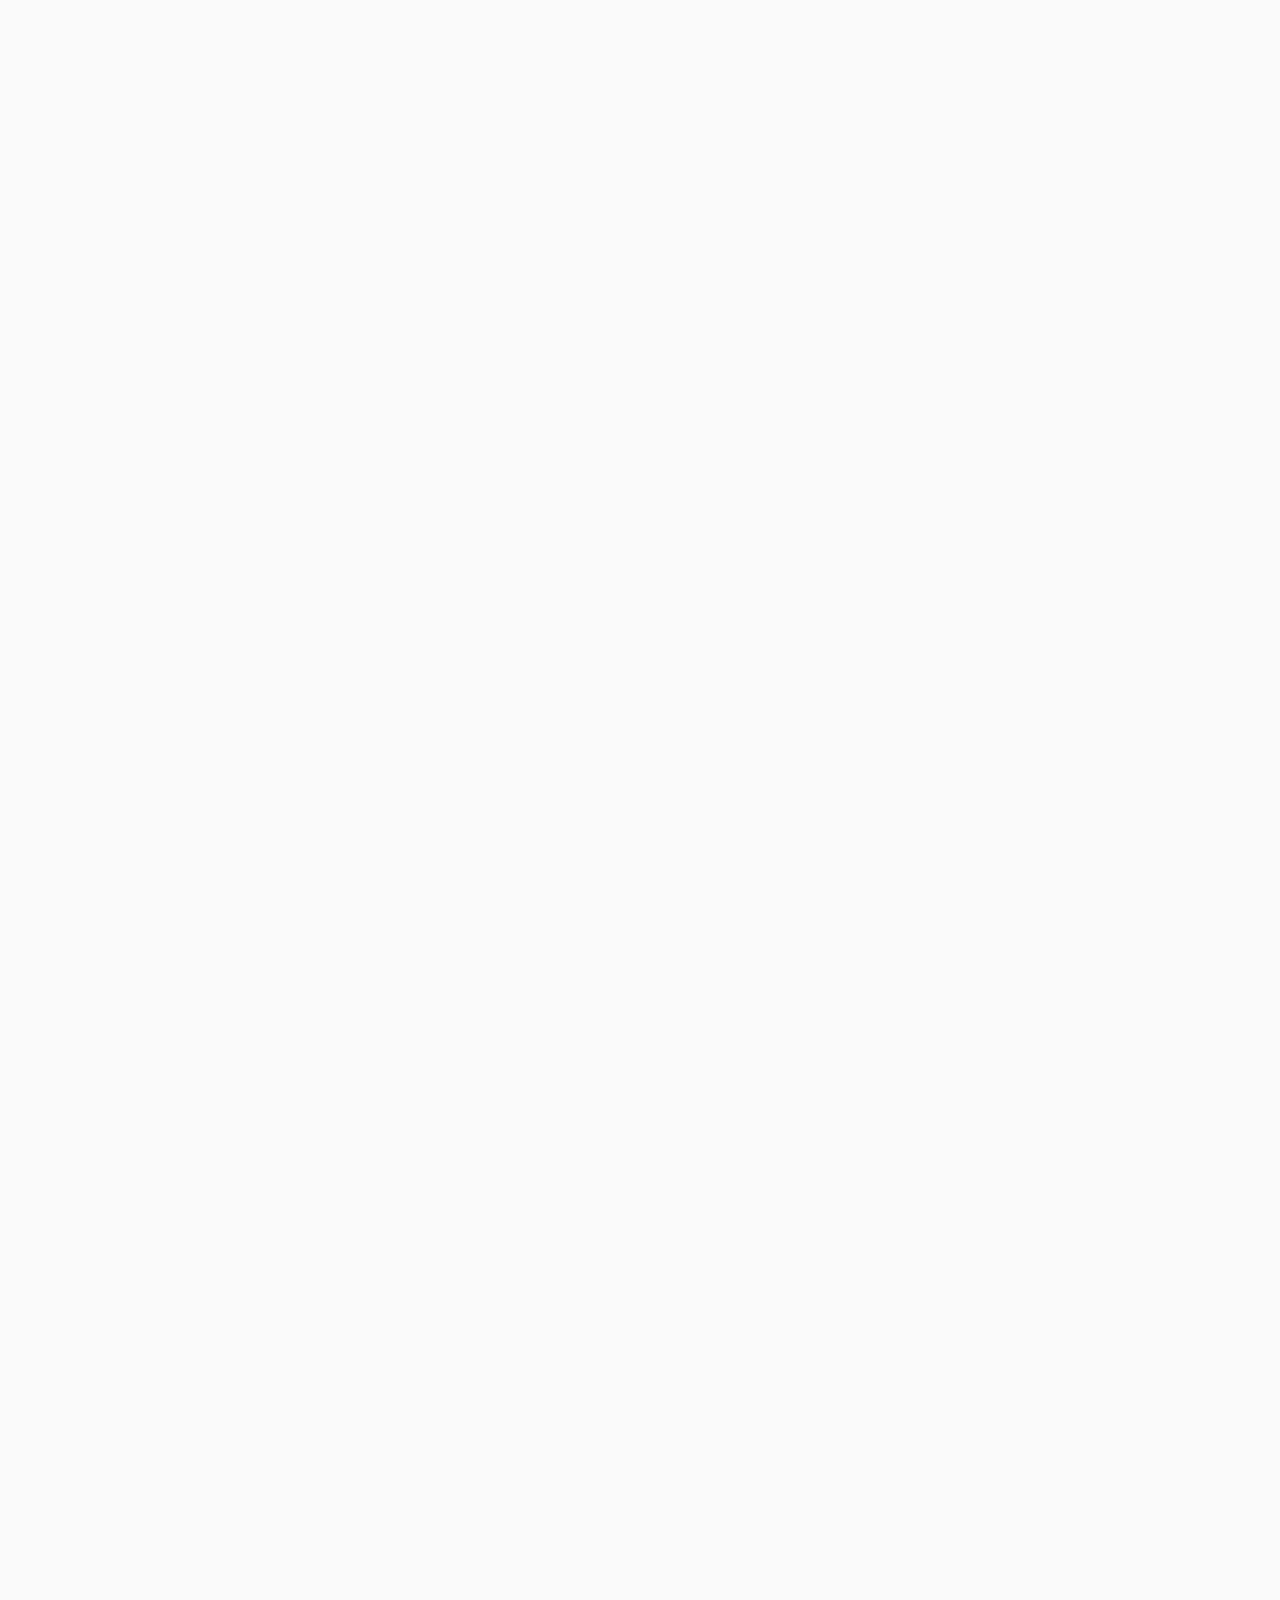
==== index.html @ 9248cc1e "Update index.html" ====
<!DOCTYPE html>
<html lang="en">

<head>
  <meta charset="utf-8">
  <meta http-equiv="X-UA-Compatible" content="IE=edge">
  <meta name="viewport" content="width=device-width, initial-scale=1, shrink-to-fit=no">
  <!-- Page Title -->
  <title>Anandi Jawkar's Portfolio</title>
  <!-- / -->
	<style>
    /* Prevent flash of unstyled content */
    body { opacity: 0; }
    body.loaded { opacity: 1; transition: opacity 0.2s; }
    
    .portfolio-section-01 { overflow: hidden; }
    .gray-bg { background-color: #f8f9fa; }
    
    .portfolio-col {
      height: 100%;
      box-shadow: 0px 0px 15px rgba(51, 51, 51, 0.08);
      padding: 10px;
      background: #fff;
      margin: 7px 10px;
      border-radius: 5px;
    }
    
    .portfolio-col .portfolio-img { position: relative; }
    
    .portfolio-col .portfolio-info {
      padding-top: 18px;
      padding-bottom: 5px;
      text-align: center;
    }
    
    .portfolio-col .portfolio-info h5 {
      font-size: 18px;
      letter-spacing: 0.5px;
      color: #292929;
      margin: 0 0px 8px;
    }
    
    .portfolio-col .portfolio-info span {
      display: inline-block;
      font-size: 14px;
    }
    
    .portfolio-filter ul {
      margin: 0 0 15px 0;
      padding: 0;
      list-style-type: none;
      text-align: center;
    }
    
    .portfolio-filter li {
      display: inline-block;
      font-size: 12px;
      color: #292929;
      margin: 0 10px 0 0px;
      padding: 10px 20px;
      background: #fff;
      border-radius: 2px;
      border: 1px solid #ddd;
      cursor: pointer;
    }
    
    .portfolio-cols-3 { margin: 0; padding: 0; }
    .portfolio-cols-3 .portfolio-item { 
      width: 33.33%; 
      list-style-type: none;
    }
  </style>

  <!---Font Icon-->
  <link href="static/plugin/font-awesome/css/fontawesome-all.min.css" rel="stylesheet">
  <link href="static/plugin/themify-icons/themify-icons.css" rel="stylesheet">
  <!-- / -->

  <!-- Plugin CSS -->
  <link href="static/plugin/bootstrap/css/bootstrap.min.css" rel="stylesheet">
  <link href="static/plugin/owl-carousel/css/owl.carousel.min.css" rel="stylesheet">
  <link href="static/plugin/magnific/magnific-popup.css" rel="stylesheet">
  <!-- / -->

  <!-- Theme Style -->
  <link href="static/css/styles.css" rel="stylesheet">
  <link href="static/css/color/default.css" rel="stylesheet" id="color_theme">
  <!-- / -->

  <!-- Favicon -->
  <link rel="icon" href="aj.ico" />
  <!-- / -->
	<!-- Google tag (gtag.js) -->
<script async src="https://www.googletagmanager.com/gtag/js?id=G-WESW5SDLCL"></script>
<script>
  window.dataLayer = window.dataLayer || [];
  function gtag(){dataLayer.push(arguments);}
  gtag('js', new Date());

  gtag('config', 'G-WESW5SDLCL');
</script>
</head>

<!-- Body Start -->
<body data-spy="scroll" data-target="#navbarKeira" data-offset="98">

  <!-- Loader -->
  <div id="loading">
    <div class="load-circle"><span class="one"></span></div>
  </div>
  <!--  Loader End -->

  <!-- Header -->
  <header>
    <nav class="navbar header-nav-01 header-nav-white fixed-top navbar-expand-lg">
      <div class="container">
        <!-- Brand -->
        <a class="navbar-brand" href="#">Anandi <span class="theme-bg"></span></a>
        <!-- / -->

        <!-- Mobile Toggle -->
        <button class="navbar-toggler" type="button" data-toggle="collapse" data-target="#navbarKeira" aria-controls="navbarKeira" aria-expanded="false" aria-label="Toggle navigation">
            <span></span>
            <span></span>
            <span></span>
        </button>
        <!-- / -->

        <!-- Top Menu -->
        <div class="collapse navbar-collapse justify-content-end" id="navbarKeira">
          <ul class="navbar-nav ml-auto">
            <li><a class="nav-link active" href="#home">Home</a></li>
            <li><a class="nav-link" href="#about">About Me</a></li>
            <li><a class="nav-link" href="#experience">Experience</a></li>
            <li><a class="nav-link" href="#portfolio">Projects</a></li>           
            <li><a class="nav-link" href="#blog">Awards</a></li>
            <li><a class="nav-link" href="#contact">Contact</a></li>
          </ul>
        </div>
        <!-- / -->

      </div><!-- Container -->
    </nav> <!-- Navbar -->
  </header>
  <!-- Header End -->
  
  <!-- main -->
  <main>

    <!-- Home Banner -->
    <section id="home" class="home-banner">
      <div class="container">
        <div class="row full-screen align-items-center">
          <div class="col-12 col-md-6  col-lg-8">
            <div class="home-text">
              <h4>Hello World 👋 I am </h4>
              <h5>Anandi Jawkar</h5>
              <p>A <span class="theme-bg" id="type-it"></span></p>
              <div class="btn-bar">
                <a href="#about" class="m-btn m-btn-theme">About Me!</a>
              </div> 
            </div> <!-- home-text-center -->
          </div> <!-- col -->
          <div class="col-md-6 col-lg-4">
          	<img src="static/img/450x450.JPG" title="" alt="">
          </div>
        </div> <!-- row -->
      </div>
    </section>
    <!-- Home Banner End -->

    <!-- About Start -->
  <section id="about" class="section gray-bg">
    <div class="container">
        <div class="row">
<!-- About Me Section -->
<div class="col-md-12 col-lg-8">
    <div class="about-box">
        <div class="about-me">
            <h2>Everything <span class="theme-color">About Me</span></h2>
            <p>👋 Hey, I'm Anandi Jawkar! A Computer Science and Business Administration (Double Degree) Student @ The University of Waterloo & Wilfrid Laurier University building tech to address fundamental problems!</p>
            <p>
                💻 Through hackathons, previous work terms, and personal projects, I have valuable experience in full-stack development, product management, data engineering and consulting!
            </p>
	<p>
		🎨 In my free time I love discovering anything music, reading, biking, running, weightlifting, mental health, travelling, and reversing the stigma around women in computing!
	</p>
        </div>
    </div>
</div>

<!-- Schools / Graphic & Web Design Sections -->
<div class="col-md-12 col-lg-4">
    <div class="row">
        <!-- University of Waterloo (Graphic) -->
        <div class="col-md-12">
            <div class="feature-box">
                <img src="static/img/uw.png" alt="University of Waterloo" class="img-fluid">
                <div class="feature-content">
                    <h5>University of Waterloo</h5>
                    <p><b>Bachelor of <span class="theme-color">Computer Science</span> </b></p>
		    <p><b>Relevent Courses:</b> Algorithm Design and Data Abstraction, Object-Oriented Programming, Tools and Techniques for Software Development </p>
                </div>
            </div>
        </div>

        <!-- Wilfrid Laurier University (Web Design) -->
        <div class="col-md-12">
            <div class="feature-box">
                <img src="static/img/wlu.png" alt="Wilfrid Laurier University" class="img-fluid">
                <div class="feature-content">
                    <h5>Wilfrid Laurier University</h5>
                    <p><b>Bachelor of <span class="theme-color">Business Administration</span> </b></p>
		    <p><b>Relevent Courses:</b> Financial Management, Macroeconomics, Organizational Behaviour, Financial Accounting </p>
                </div>
            </div>
        </div>
    </div>
</div>

<!-- Testimonial Section (Slider) -->
<div class="container">
    <div class="row">
        <div class="col-md-8 col-lg-6">
            <div class="section-title">
                <label class="theme-after"></label>
                <h2>Some Recent <span class="theme-color">Endeavours</span></h2>
            </div>
        </div>
    </div>

    <div class="row justify-content-center">
        <div class="col-md-12">
            <div id="client-slider-single" class="owl-carousel">
                <div class="testimonial-col-01">
                    <div class="user">
                        <div class="img">
                            <img src="static/img/uw.png" alt="UW" title="Jennifer Lutheran" />
                        </div>
                        <div class="name">
                            <span class="theme-color">Undergraduate Research Assistant</span>
                            <label>University of Waterloo</label>
                        </div>
                    </div>
                    <div class="say">
                        <p>Worked with Professor Edith Law and Ken Jen Lee to create an inclusive platform for women in CS</p>
                    </div>
                </div>

                <div class="testimonial-col-01">
                    <div class="user">
                        <div class="img">
                            <img src="static/img/lct.jpg" alt="Martin Lutheran" title="Martin Lutheran" />
                        </div>
                        <div class="name">
                            <span>Social Delegate</span>
                            <label>Laurier Case Team</label>
                        </div>
                    </div>
                    <div class="say">
                        <p>Competing for Laurier's National Case Competition Team! Showcasing the lively culture and well-roundedness of the Lazaridis School of Business & Economics</p>
                    </div>
                </div>

                <div class="testimonial-col-01">
                    <div class="user">
                        <div class="img">
                            <img src="static/img/ihpyc.png" alt="Brad Pitt" title="Brad Pitt" />
                        </div>
                        <div class="name">
                            <span>Director of Promotions</span>
                            <label>International Humanitarian Peel Youth Council</label>
                        </div>
                    </div>
                    <div class="say">
                        <p>Organized IHPYC events, attracting 350+ attendees and raising $11,300 for Amnesty International, while honing leadership and communication skills.</p>
                    </div>
                </div>

                <div class="testimonial-col-01">
                    <div class="user">
                        <div class="img">
                            <img src="static/img/abgmvm.jpg" alt="Jennifer" title="Jennifer" />
                        </div>
                        <div class="name">
                            <span>Visharad Pratham</span>
                            <label>Akhil Bhartiya Gandharva Mahavidhyalay Mandal</label>
                        </div>
                    </div>
                    <div class="say">
                        <p>Achieving the equivalent of my bachelor's degree in Hindustani Classical Music, which I have been learning and practicing for 13+ years</p>
                    </div>
                </div>

                <div class="testimonial-col-01">
                    <div class="user">
                        <div class="img">
                            <img src="static/img/lsbe.png" alt="Megan Fox" title="Megan Fox" />
                        </div>
                        <div class="name">
                            <span>Lazaridis Council Representative</span>
                            <label>Lazaridis School of Business and Economics</label>
                        </div>
                    </div>
                    <div class="say">
                        <p>Elected by the student governing body to represent the voices of over 7000 students and faculty at LSBE meetings</p>
                    </div>
                </div>

                <div class="testimonial-col-01">
                    <div class="user">
                        <div class="img">
                            <img src="static/img/projectread.png" alt="Salma Hayek" title="Salma Hayek" />
                        </div>
                        <div class="name">
                            <span>Pro Bono Consultant</span>
                            <label>Project Read Literacy Network</label>
                        </div>
                    </div>
                    <div class="say">
                        <p>Worked with the Read team and their consultants to provide strategies that optimize literacy initiatives and drive measurable community impact</p>
                    </div>
                </div>
				<div class="testimonial-col-01">
                    <div class="user">
                        <div class="img">
                            <img src="static/img/medal.jpg" alt="Martin Lutheran" title="Martin Lutheran" />
                        </div>
                        <div class="name">
                            <span> Completed My First Half-Marathon!</span>
                            <label>TCS Toronto Waterfront Marathon</label>
                        </div>
                    </div>
                    <div class="say">
                        <p>Ran my first half-marathon at the TCS Toronto Waterfront Marathon</p>
                    </div>
                </div>

            </div> <!-- owl-carousel -->
        </div>
    </div>
</div> <!-- container -->
</section> <!-- About End -->


    <!-- Counter Start -->
    <section  class="counter-section bg-center-center bg-cover bg-fixed home-bg" style="background-image: url(static/img/1600x1000.png);">
        <div class="container">
          <div class="counter-row">
            <div class="row">
                <div class="col-6 col-md-3 col-sm-6">
                    <div class="counter-col">
                        <div class="counter-data" data-count="375">
                            <div class="count">34</div>
                            <h6>Projects Built</h6>
                        </div>
                    </div>
                </div>
                <!-- col -->

                <div class="col-6 col-md-3 col-sm-6">
                    <div class="counter-col">
                        <div class="counter-data" data-count="375">
                            <div class="count">157</div>
                            <h6>Awards Received</h6>
                        </div>
                    </div>
                </div>
                <!-- col -->

                <div class="col-6 col-md-3 col-sm-6">
                    <div class="counter-col">
                        <div class="counter-data" data-count="550">
                            <div class="count">28</div>
                            <h6>Volunteer Positions Held</h6>
                        </div>
                    </div>
                </div>
                <!-- col -->

                <div class="col-6 col-md-3 col-sm-6">
                    <div class="counter-col">
                        <div class="counter-data" data-count="450">
                            <div class="count">2150</div>
                            <h6>Volunteer Hours</h6>
                        </div>
                    </div>
                </div>
                <!-- col -->
            </div>
            <!-- row -->
          </div>
        </div>
        <!-- container -->
    </section>
    <!-- Counter End -->

     <!-- START WORK EXPERIENCE DESIGN AREA -->
  <section id="experience" class="work-experience-area section-padding">
    <div class="container">
        <div class="row">
            <div class="col-sm-12">
                <div class="section-title">
                    <h2>Experience</h2>
                </div>
            </div>
        </div>
        <div class="row wow fadeInUp" data-wow-delay="0.3s">
            <!-- COLUMN 1 -->
            <div class="col-lg-4 col-md-6">
                <!-- START SINGLE EXPERIENCE DESIGN AREA -->
                <div class="single-experience">
                    <h2>Backend Engineering Intern</h2>
                    <span>January 2026 - Present</span>
                    <img src="static/img/good_start.png" alt="Good Start Labs">
                    <h3>Good Start Labs, New York City</h3>
                    <p>Incoming Winter 2026</p>
                </div>
                <!-- / END SINGLE EXPERIENCE DESIGN AREA -->
                
                <!-- START SINGLE EXPERIENCE DESIGN AREA -->
                <div class="single-experience">
                    <h2>Data Engineering Intern</h2>
                    <span>May 2024 - August 2024</span>
                    <img src="static/img/spiria.jpg" alt="Spiria">
                    <h3>Spiria, Montreal</h3>
                    <p>Design and implement ETL solutions 🧠</p>
                </div>
                <!-- / END SINGLE EXPERIENCE DESIGN AREA -->
            </div>
            
            <!-- COLUMN 2 -->
            <div class="col-lg-4 col-md-6">
                <!-- START SINGLE EXPERIENCE DESIGN AREA -->
                <div class="single-experience">
                    <h2>Product Manager Intern</h2>
                    <span>January 2025 - April 2025</span>
                    <img src="static/img/rbc_logo.png" alt="Royal Bank of Canada">
                    <h3>Royal Bank of Canada, Toronto</h3>
                    <p>Digital Product & Internal Tools💻</p>
                </div>
                <!-- / END SINGLE EXPERIENCE DESIGN AREA -->
                
                <!-- START SINGLE EXPERIENCE DESIGN AREA -->
                <div class="single-experience">
                    <h2>Software Engineer</h2>
                    <span>Aug 2021 - May 2023</span>
                    <img src="static/img/samarth_solutions.jpg" alt="Samarth Solutions">
                    <h3>Samarth Solutions, Toronto</h3>
                    <p>Internal web application revamping 🛠️</p>
                </div>
                <!-- / END SINGLE EXPERIENCE DESIGN AREA -->
            </div>
            
            <!-- COLUMN 3 -->
            <div class="col-lg-4 col-md-6">
                <!-- START SINGLE EXPERIENCE DESIGN AREA -->
                <div class="single-experience">
                    <h2>Product Manager</h2>
                    <span>March 2024 - Present</span>
                    <img src="static/img/lazsoc.png" alt="Lazaridis Students' Society">
                    <h3>LazSoc, Waterloo</h3>
                    <p>Managing digital presence for 24 subsidiary clubs across business faculty📈</p>
                </div>
                <!-- / END SINGLE EXPERIENCE DESIGN AREA -->
                
                <!-- START SINGLE EXPERIENCE DESIGN AREA -->
                <div class="single-experience">
                    <h2>Lead Assistant Teacher</h2>
                    <span>Jun 2020 - Aug 2023</span>
                    <img src="static/img/som.png" alt="Spirit of Math Schools">
                    <h3>Spirit of Math Schools, Mississauga</h3>
                    <p>Led a team of 10-15 TA's in facilitating student success✨</p>
                </div>
                <!-- / END SINGLE EXPERIENCE DESIGN AREA -->
            </div>
        </div>
    </div>
</section>
<!-- / END WORK EXPERIENCE DESIGN AREA -->

    <!-- Skill -->
    <section id="skill" class="section skill-section">
      <div class="container">
      	<div class="row">
			<div class="col-md-8 col-lg-6">
				<div class="section-title">
					<label class="theme-after">Skills</label>
					<h2>My <span class="theme-color"> Skills</span></h2>
					<p>As a versatile professional with expertise in product management, along with experience in software development, my skill set is broad and adaptable, making me a valuable asset across various projects and challenges!</p>
				</div>
			</div>
		</div>

        <div class="row">

        <div class="col-md-12 col-lg-4">
  <div class="skill-left">
    <h3 class="font-alt">Crafting Innovative Solutions with Passion and Precision</h3>
    <p>I'm a passionate tech enthusiast and developer, focused on creating innovative solutions that blend various tools with my creativity. Having experience with robotics, software development, and design, I'm driven by a fascination with automation and innovation, aiming to build intelligent, user-centered systems that deliver high-quality, impactful results.</p>
  </div>
</div>


          <div class="col-md-6 col-lg-4">
            <div class="skills">
              <div class="progress-lt">
                <h6>PYTHON</h6>
                <span>92%</span>
                <div class="progress">
                  <div class="progress-bar theme-bg" role="progressbar" aria-valuenow="92" aria-valuemin="0" aria-valuemax="100">
                  </div><!-- /progress-bar -->
                </div><!-- /progress -->
              </div><!-- /progress-lt -->
              <div class="progress-lt">
                <h6>FIGMA/UI</h6>
                <span>84%</span>
                <div class="progress">
                  <div class="progress-bar theme-bg" role="progressbar" aria-valuenow="84" aria-valuemin="0" aria-valuemax="100">
                  </div><!-- /progress-bar -->
                </div><!-- /progress -->
              </div><!-- /progress-lt -->
              <div class="progress-lt">
                <h6>ZAPIER</h6>
                <span>88%</span>
                <div class="progress">
                  <div class="progress-bar theme-bg" role="progressbar" aria-valuenow="88" aria-valuemin="0" aria-valuemax="100">
                  </div><!-- /progress-bar -->
                </div><!-- /progress -->
              </div><!-- /progress-lt -->

              <div class="progress-lt">
                <h6>JIRA</h6>
                <span>95%</span>
                <div class="progress">
                  <div class="progress-bar theme-bg" role="progressbar" aria-valuenow="95" aria-valuemin="0" aria-valuemax="100">
                  </div><!-- /progress-bar -->
                </div><!-- /progress -->
              </div><!-- /progress-lt -->
            </div>
          </div> <!-- col -->

          <div class="col-md-6 col-lg-4">
            <div class="skills sm-m-20px-b">
              <div class="progress-lt">
                <h6>WEB DEVELOPMENT</h6>
                <span>92%</span>
                <div class="progress">
                  <div class="progress-bar theme-bg" role="progressbar" aria-valuenow="92" aria-valuemin="0" aria-valuemax="100">
                  </div><!-- /progress-bar -->
                </div><!-- /progress -->
              </div><!-- /progress-lt -->
              <div class="progress-lt">
                <h6>AWS/AZURE/GOOGLE CLOUD</h6>
                <span>84%</span>
                <div class="progress">
                  <div class="progress-bar theme-bg" role="progressbar" aria-valuenow="84" aria-valuemin="0" aria-valuemax="100">
                  </div><!-- /progress-bar -->
                </div><!-- /progress -->
              </div><!-- /progress-lt -->
              <div class="progress-lt">
                <h6>REACT.JS/NEXT.JS</h6>
                <span>88%</span>
                <div class="progress">
                  <div class="progress-bar theme-bg" role="progressbar" aria-valuenow="88" aria-valuemin="0" aria-valuemax="100">
                  </div><!-- /progress-bar -->
                </div><!-- /progress -->
              </div><!-- /progress-lt -->

              <div class="progress-lt">
                <h6>C/C++</h6>
                <span>95%</span>
                <div class="progress">
                  <div class="progress-bar theme-bg" role="progressbar" aria-valuenow="95" aria-valuemin="0" aria-valuemax="100">
                  </div><!-- /progress-bar -->
                </div><!-- /progress -->
              </div><!-- /progress-lt -->
            </div>
          </div> <!-- col -->

        </div> <!-- row -->
      </div> <!-- container -->
    </section>
    <!-- Skill End -->

   <!-- Portfolio -->
    <section id="portfolio" class="section portfolio-section-01 gray-bg">
      
      <div class="container">
        <div class="row">
          <div class="col-12">
            <div class="section-title-01">
              <span class="font-alt">WHAT I'VE DONE</span>
              <h3 class="font-alt">My Projects</h3>
            </div>
          </div> <!-- col -->
        </div> <!-- row -->

        <div class="portfolio-filter m-30px-b">
          <ul class="filter">
            <li class="active" data-filter="*">All</li>
            <li data-filter=".photoshop">Development</li>
            <li data-filter=".website">Finance</li>
            <li data-filter=".apps">Design</li>
          </ul>
        </div> <!-- Portfolio Filter -->

        <div class="portfolio-content">
          <ul class="portfolio-cols portfolio-cols-3">

             <li class="portfolio-item photoshop">
              <div class="portfolio-col portfolio-hover-01">
                <div class="portfolio-img">
                  <a href="#">
                    <img src="static/img/fairframe.png" alt="" title="">
                  </a>
                  <div class="hover">
                      <div class="action-btn">
                        <a href="https://devpost.com/software/fairframe" class="popup-video theme-color"><i class="fa fa-play"></i></a>
                        <a class="lightbox-gallery theme-color" href="static/img/fairframe.png" title="Lightbox gallery image title...">
                          <i class="fas fa-expand"></i>
                        </a>
                        <a href="https://github.com/anandijawkar/fairframe" class="theme-color">
                          <i class="fa fa-link"></i>
                        </a>
                      </div> <!-- Video Btn -->
                  </div> <!-- Hover -->
                </div>

                <div class="portfolio-info">
                  <h5>FairFrame</h5>
                  <span>An AI-powered communication coach that provides personalized feedback on communication style, confidence, and clarity</span>
                </div>
              </div> <!-- Portfolio -->
            </li> <!-- col -->

            <li class="portfolio-item photoshop">
              <div class="portfolio-col portfolio-hover-01">
                <div class="portfolio-img">
                  <a href="#">
                    <img src="static/img/explore-page.png" alt="" title="">
                  </a>
                  <div class="hover">
                      <div class="action-btn">
                        <a href="https://www.youtube.com/shorts/0VItnDlyLmk" class="popup-video theme-color"><i class="fa fa-play"></i></a>
                        <a class="lightbox-gallery theme-color" href="static/img/explore-page.png" title="Lightbox gallery image title...">
                          <i class="fas fa-expand"></i>
                        </a>
                        <a href="https://github.com/anandijawkar/wat2eat" class="theme-color">
                          <i class="fa fa-link"></i>
                        </a>
                      </div> <!-- Video Btn -->
                  </div> <!-- Hover -->
                </div>

                <div class="portfolio-info">
                  <h5>Wat2Eat?</h5>
                  <span>A hyper-local food app for Waterloo students with quick eatery info and a swipe feature to match users with similar tastes</span>
                </div>
              </div> <!-- Portfolio -->
            </li> <!-- col -->

            <li class="portfolio-item website">
              <div class="portfolio-col portfolio-hover-01">
                <div class="portfolio-img">
                  <a href="#">
                    <img src="static/img/dreams-thumbnail.png" title="" alt="">
                  </a>
                  <div class="hover">
                      <div class="action-btn">
                        <a href="https://youtu.be/VJpCU7Gicis?si=3Zgbt0dtGrdW2IwY" class="popup-video theme-color"><i class="fa fa-play"></i></a>
                        <a class="lightbox-gallery theme-color" href="static/img/dreams-thumbnail.png" title="Lightbox gallery image title...">
                          <i class="fas fa-expand"></i>
                        </a>
                        <a href="https://github.com/anandijawkar/stock-predictor" class="theme-color">
                          <i class="fa fa-link"></i>
                        </a>
                      </div> <!-- Video Btn -->
                  </div> <!-- Hover -->
                </div>

                <div class="portfolio-info">
                  <h5>Stock Predictor</h5>
                  <span>Predicts the price of stocks on the S&P500 stock market index</span>
                </div>
              </div> <!-- Portfolio -->
            </li> <!-- col -->

            <li class="portfolio-item apps">
              <div class="portfolio-col portfolio-hover-01">
                <div class="portfolio-img">
                  <a href="#">
                    <img src="static/img/escape-thumbnail.jpg" title="" alt="">
                  </a>
                  <div class="hover">
                      <div class="action-btn">
                        <a href="https://youtu.be/VJpCU7Gicis?si=3Zgbt0dtGrdW2IwY" class="popup-video theme-color"><i class="fa fa-play"></i></a>
                        <a class="lightbox-gallery theme-color" href="static/img/escape-thumbnail.jpg" title="Lightbox gallery image title...">
                          <i class="fas fa-expand"></i>
                        </a>
                        <a href="https://github.com/anandijawkar/URL-shortener" class="theme-color">
                          <i class="fa fa-link"></i>
                        </a>
                      </div> <!-- Video Btn -->
                  </div> <!-- Hover -->
                </div>

                <div class="portfolio-info">
                  <h5>URL Shortener</h5>
                  <span>A simple and efficient URL shortener service built with Node.js and MongoDB.</span>
                </div>
              </div> <!-- Portfolio -->
            </li> <!-- col -->

		  <li class="portfolio-item apps">
              <div class="portfolio-col portfolio-hover-01">
                <div class="portfolio-img">
                  <a href="#">
                    <img src="static/img/image (9).png" title="" alt="">
                  </a>
                  <div class="hover">
                      <div class="action-btn">
                        <a href="https://youtu.be/VJpCU7Gicis?si=3Zgbt0dtGrdW2IwY" class="popup-video theme-color"><i class="fa fa-play"></i></a>
                        <a class="lightbox-gallery theme-color" href="static/img/image (9).png" title="Lightbox gallery image title...">
                          <i class="fas fa-expand"></i>
                        </a>
                        <a href="https://github.com/anandijawkar" class="theme-color">
                          <i class="fa fa-link"></i>
                        </a>
                      </div> <!-- Video Btn -->
                  </div> <!-- Hover -->
                </div>

                <div class="portfolio-info">
                  <h5>The NOD Method</h5>
                  <span>SHAD design project eliminating oil waste</span>
                </div>
              </div> <!-- Portfolio -->
            </li> <!-- col -->
		  
            <li class="portfolio-item photoshop apps">
              <div class="portfolio-col portfolio-hover-01">
                <div class="portfolio-img">
                  <a href="#">
                    <img src="static/img/tictactoe.png" title="" alt="">
                  </a>
                  <div class="hover">
                      <div class="action-btn">
                        <a href="https://youtu.be/VJpCU7Gicis?si=3Zgbt0dtGrdW2IwY" class="popup-video theme-color"><i class="fa fa-play"></i></a>
                        <a class="lightbox-gallery theme-color" href="static/img/tictactoe.png" title="Lightbox gallery image title...">
                          <i class="fas fa-expand"></i>
                        </a>
                        <a href="https://github.com/anandijawkar/ai-tic-tac-toe" class="theme-color">
                          <i class="fa fa-link"></i>
                        </a>
                      </div> <!-- Video Btn -->
                  </div> <!-- Hover -->
                </div>

                <div class="portfolio-info">
                  <h5>Tic Tac Toe: AI</h5>
                  <span>Play Tic Tac Toe Against the AI</span>
                </div>
              </div> <!-- Portfolio -->
            </li> <!-- col -->

            <li class="portfolio-item photoshop website">
              <div class="portfolio-col portfolio-hover-01">
                <div class="portfolio-img">
                  <a href="#">
                    <img src="static/img/image (5).png" title="" alt="">
                  </a>
                  <div class="hover">
                      <div class="action-btn">
                        <a href="https://youtu.be/VJpCU7Gicis?si=3Zgbt0dtGrdW2IwY" class="popup-video theme-color"><i class="fa fa-play"></i></a>
                        <a class="lightbox-gallery theme-color" href="static/img/image (5).png" title="Lightbox gallery image title...">
                          <i class="fas fa-expand"></i>
                        </a>
                        <a href="https://www.figma.com/proto/ZzlsJEOWh4Mc83O9XABXL4/URPhD-Fall24?node-id=228-2165&p=f&scaling=scale-down&content-scaling=fixed&page-id=0%3A1&starting-point-node-id=228%3A2165&show-proto-sidebar=1" class="theme-color">
                          <i class="fa fa-link"></i>
                        </a>
                      </div> <!-- Video Btn -->
                  </div> <!-- Hover -->
                </div>

                <div class="portfolio-info">
                  <h5>CodeConnect</h5>
                  <span>Our solution to removing the barrier for Women in CS</span>
                </div>
              </div> <!-- Portfolio -->
            </li> <!-- col -->

            <li class="portfolio-item photoshop apps">
              <div class="portfolio-col portfolio-hover-01">
                <div class="portfolio-img">
                  <a href="#">
                    <img src="static/img/image (6).png" title="" alt="">
                  </a>
                  <div class="hover">
                      <div class="action-btn">
                        <a href="https://youtu.be/VJpCU7Gicis?si=3Zgbt0dtGrdW2IwY" class="popup-video theme-color"><i class="fa fa-play"></i></a>
                        <a class="lightbox-gallery theme-color" href="static/img/image (6).png" title="Lightbox gallery image title...">
                          <i class="fas fa-expand"></i>
                        </a>
                        <a href="#" class="theme-color">
                          <i class="fa fa-link"></i>
                        </a>
                      </div> <!-- Video Btn -->
                  </div> <!-- Hover -->
                </div>

                <div class="portfolio-info">
                  <h5>Build your own Smartfridge</h5>
                  <span>Allows users to build their own smartfridge with modest options</span>
                </div>
              </div> <!-- Portfolio -->
            </li> <!-- col -->

            <li class="portfolio-item app website">
              <div class="portfolio-col portfolio-hover-01">
                <div class="portfolio-img">
                  <a href="#">
                    <img src="static/img/hangman.png" title="" alt="">
                  </a>
                  <div class="hover">
                      <div class="action-btn">
                        <a href="https://youtu.be/VJpCU7Gicis?si=3Zgbt0dtGrdW2IwY" class="popup-video theme-color"><i class="fa fa-play"></i></a>
                        <a class="lightbox-gallery theme-color" href="static/img/hangman.png" title="Lightbox gallery image title...">
                          <i class="fas fa-expand"></i>
                        </a>
                        <a href="https://github.com/anandijawkar/hangman" class="theme-color">
                          <i class="fa fa-link"></i>
                        </a>
                      </div> <!-- Video Btn -->
                  </div> <!-- Hover -->
                </div>

                <div class="portfolio-info">
                  <h5>Play Hangman!</h5>
                  <span>The classic word guessing game</span>
                </div>
              </div> <!-- Portfolio -->
            </li> <!-- col -->


          </ul> <!-- row -->
        </div> <!-- portfolio content -->

      </div>
    </section>
    <!-- Portfolio End -->

 <!-- Testimonial Section (Slider) -->
<div class="container">
    <div class="row">
        <div class="col-md-12 col-lg-12">
            <div class="section-title">
                <label class="theme-after">Some of my</label>
                <h2><span class="theme-color">Awards</span></h2>
                <p><b>Over the years, I've won various awards including:</b></p>
	    </div>

		    <div class="achievements-container">
        <div class="achievements-box">
            <div class="icon">🥇</div>
            <div class="title">National Champion</div>
            <div class="description">UCMAS National Math Competition (First among 10,000+ participants)</div>
        </div>
        <div class="achievements-box">
            <div class="icon">🥉</div>
            <div class="title">3rd Internationally</div>
            <div class="description">Franchise Business Plan - Entrepreneurship Category</div>
        </div>
        <div class="achievements-box">
            <div class="icon">🏆</div>
            <div class="title">Lt R Hampton Gray VC Award</div>
            <div class="description">Top Overall Cadet - 789 Squadron</div>
        </div>
        <div class="achievements-box">
            <div class="icon">🥈</div>
            <div class="title">Second Place Nationally</div>
            <div class="description">Polar Express National Short Story Competition</div>
        </div>
        <div class="achievements-box">
            <div class="icon">💸</div>
            <div class="title">Scholarships</div>
            <div class="description">Over $100,000 in Scholarships - Various Universities</div>
        </div>
        <div class="achievements-box">
            <div class="icon">🏆</div>
            <div class="title">Commanding Officer's Coin of Excellence</div>
            <div class="description">Government of Canada</div>
        </div>
        <div class="achievements-box">
            <div class="icon">🌍</div>
            <div class="title">23rd Internationally</div>
            <div class="description">Caribou Math Contests</div>
        </div>
        <div class="achievements-box">
            <div class="icon">🥈</div>
            <div class="title">Silver Award</div>
            <div class="description">Duke of Edinburgh International Award</div>
        </div>
        <div class="achievements-box">
            <div class="icon">🏆</div>
            <div class="title">Anna Lesiw Award</div>
            <div class="description">Initiative & Enthusiasm - 789 Squadron</div>
        </div>
        <div class="achievements-box">
            <div class="icon">💸</div>
            <div class="title">National Air Cadet Scholarship</div>
            <div class="description\">$20,000 - Air Cadet League of Canada</div>
        </div>
        <div class="achievements-box">
            <div class="icon">🥈</div>
            <div class="title">2nd Place</div>
            <div class="description\">Panorama Idol</div>
        </div>
        <div class="achievements-box">            
	    <div class="icon">🏆</div>            
	    <div class="title">Provincial Champion</div>           
	    <div class="description">Marketing Team Decision Making - DECA</div>        
	</div>       
	<div class="achievements-box">
	    <div class="icon">🥇</div>           
	    <div class="title">Community Service Award</div>           
	    <div class="description">1800+ hours of community service - St. Francis Xavier Secondary School</div>
	</div>   
        </div>
    </div>
</div>



    <div class="row justify-content-center">
        <div class="col-md-12">
            <div id="client-slider-single" class="owl-carousel">
                <div class="testimonial-col-01">
                    <div class="user">
                        <div class="img">
                            <img src="static/img/100x100.jpg" alt="Jennifer Lutheran" title="Jennifer Lutheran" />
                        </div>
                        <div class="name">
                            <span>Jennifer Lutheran</span>
                            <label>CEO at Mrig</label>
                        </div>
                    </div>
                    <div class="say">
                        <p>Lorem Ipsum is simply dummy text of the printing and typesetting industry. Lorem Ipsum has been the industry's standard dummy text ever since the 1500s.</p>
                    </div>
                </div>

                <div class="testimonial-col-01">
                    <div class="user">
                        <div class="img">
                            <img src="static/img/100x100.jpg" alt="Martin Lutheran" title="Martin Lutheran" />
                        </div>
                        <div class="name">
                            <span>Martin Lutheran</span>
                            <label>CEO at AppLite</label>
                        </div>
                    </div>
                    <div class="say">
                        <p>Lorem Ipsum is simply dummy text of the printing and typesetting industry. Lorem Ipsum has been the industry's standard dummy text ever since the 1500s.</p>
                    </div>
                </div>

                <div class="testimonial-col-01">
                    <div class="user">
                        <div class="img">
                            <img src="static/img/100x100.jpg" alt="Brad Pitt" title="Brad Pitt" />
                        </div>
                        <div class="name">
                            <span>Brad Pitt</span>
                            <label>CEO at Amigo</label>
                        </div>
                    </div>
                    <div class="say">
                        <p>Lorem Ipsum is simply dummy text of the printing and typesetting industry. Lorem Ipsum has been the industry's standard dummy text ever since the 1500s.</p>
                    </div>
                </div>

                <div class="testimonial-col-01">
                    <div class="user">
                        <div class="img">
                            <img src="static/img/100x100.jpg" alt="Jennifer" title="Jennifer" />
                        </div>
                        <div class="name">
                            <span>Jennifer</span>
                            <label>CEO at Miki</label>
                        </div>
                    </div>
                    <div class="say">
                        <p>Lorem Ipsum is simply dummy text of the printing and typesetting industry. Lorem Ipsum has been the industry's standard dummy text ever since the 1500s.</p>
                    </div>
                </div>

                <div class="testimonial-col-01">
                    <div class="user">
                        <div class="img">
                            <img src="static/img/100x100.jpg" alt="Megan Fox" title="Megan Fox" />
                        </div>
                        <div class="name">
                            <span>Megan Fox</span>
                            <label>CEO at Invent</label>
                        </div>
                    </div>
                    <div class="say">
                        <p>Lorem Ipsum is simply dummy text of the printing and typesetting industry. Lorem Ipsum has been the industry's standard dummy text ever since the 1500s.</p>
                    </div>
                </div>

                <div class="testimonial-col-01">
                    <div class="user">
                        <div class="img">
                            <img src="static/img/100x100.jpg" alt="Salma Hayek" title="Salma Hayek" />
                        </div>
                        <div class="name">
                            <span>Salma Hayek</span>
                            <label>CEO at RedBell</label>
                        </div>
                    </div>
                    <div class="say">
                        <p>Lorem Ipsum is simply dummy text of the printing and typesetting industry. Lorem Ipsum has been the industry's standard dummy text ever since the 1500s.</p>
                    </div>
                </div>

            </div> <!-- owl-carousel -->
        </div>
    </div>
</div> <!-- container -->
</section> <!-- About End -->

     <!-- Blog Start -->
    <section id="blog" class="section blog-section gray-bg">
      <div class="container">

        <div class="row">
			<div class="col-md-8 col-lg-6">
				<div class="section-title">
					<label class="theme-after">News</label>
					<h2>Latest <span class="theme-color">Blogs</span></h2>
					<p>These are blogs showcasing the projects and experiences I've been working on, including my journey with Women in CS. Here, I share the innovative solutions and cutting-edge technologies I've been exploring, as well as the exciting challenges I've tackled along the way.</p>
				</div>
			</div>
		</div>

        <div class="row">
          <div class="col-12 col-md-6 col-lg-4">
            <div class="blog-item">
            	<div class="blog-img">
            		<a href="#">
            			<img src="static/img/research.jpg" title="" alt="">
            		</a>
            		<div class="post-meta">On <a href=""></a> <span>11.29.2024</span></div>
              	</div>
              	<div class="blog-content">
              		
              		<h4 class="font-alt"><a href="#">Presenting Our Research Work At UWaterloo</a></h4>
              		<p> Serena and I presenting our term's worth of research and progress towards our solution of creating a more equitable future for women in computer science
                	</p>
                  <a class="theme-bg more" href="https://www.linkedin.com/feed/update/urn:li:activity:7269791396545359874/">Read More</a>
                </div><!-- /blog-content -->
            </div> <!-- Blog Item -->
          </div>

          <div class="col-12 col-md-6 col-lg-4">
            <div class="blog-item">
            	<div class="blog-img">
            		<a href="#">
            			<img src="static/img/letter.jpg" title="" alt="">
            		</a>
            		<div class="post-meta">On <a href=""></a> <span>08.27.2024</span></div>
              	</div>
              	<div class="blog-content">
              		
              		<h4 class="font-alt"><a href="#">A heartfelt thank you</a></h4>
              		<p>A first (of hopefully many) blogs I intend on writing about life, the world, and everything in between. This one in particular, looks at the beauties in life we often miss due to the cutthroat, busy nature of our lives. This short blog is more a reflection on life and aspects we often overlook.</p>
                  <a class="theme-bg more" href="https://medium.com/@anandijawkar/a-heartfelt-thank-you-in-a-world-full-of-noise-70c8c6981709">Read More</a>
                </div><!-- /blog-content -->
            </div> <!-- Blog Item -->
          </div>

          <div class="col-12 col-md-12 col-lg-4">
            <div class="blog-item">
            	<div class="blog-img">
            		<a href="#">
            			<img src="static/img/111.jpg" title="" alt="">
            		</a>
            		<div class="post-meta">On <a href=""></a> <span>10.13.2023</span></div>
              	</div>
              	<div class="blog-content">
              		<h4 class="font-alt"><a href="#">Winning the Duke of Ed Silver Award</a></h4>
              		<p>Receiving the (internatioannly recognized) DofE Award </p>
                  <a class="theme-bg more" href="https://www.linkedin.com/feed/update/urn:li:activity:7118623519923437569/">Read More</a>
                </div><!-- /blog-content -->
            </div> <!-- Blog Item -->
          </div>
        </div>
      </div> <!-- container -->
    </section>
    <!-- / -->


     <!-- Blog Start -->
    <section id="contact" class="section">
    <div class="contact-container">
        <div class="contact-row">
            <div class="contact-col">
                <div class="contact-title">
                    <label class="theme-after">Get In Touch</label>
                    <h2>Contact <span class="theme-color">Details</span></h2>
                    <p>Feel free to connect using any of my socials below:</p>
                </div>
                <ul class="social-links">
                    <li><a href="https://github.com/anandijawkar" target="_blank"><i class="fab fa-github"></i> GitHub</a></li>
                    <li><a href="https://www.linkedin.com/in/anandijawkar/" target="_blank"><i class="fab fa-linkedin"></i> LinkedIn</a></li>
                    <li><a href="https://medium.com/@anandijawkar" target="_blank"><i class="fab fa-medium"></i> Medium</a></li>
                </ul>
            </div>
        </div>
    </div>
</section>

    <!-- / -->

        
  </main>
  <!-- Main End -->

  <!-- Footer -->
  <footer class="footer">
      <div class="container">
          <div class="footer-logo">
            <span></> with ❤️ and care <span></span></span>
          </div>
          <ul class="social-icons">
              <li><a href="https://github.com/anandijawkar"><i class="fab fa-github"></i></a></li>
              <li><a href="https://www.linkedin.com/in/anandijawkar/"><i class="fab fa-linkedin"></i></a></li>
              <li><a href="https://medium.com/@anandijawkar"><i class="fab fa-medium"></i></a></li>
              <li><a href="https://www.linkedin.com/in/anandijawkar/"><i class="fab fa-codepen"></i></a></li>
          </ul>
          <p class="copyright">© 2025 <a href="#">Anandi Jawkar</a>.</p>
      </div>
  </footer>
  <!-- Footer End -->



  <!-- jQuery -->
  <script src="static/js/jquery-3.2.1.min.js"></script>
  <script src="static/js/jquery-migrate-3.0.0.min.js"></script>

  <!-- Plugins -->
  <script src="static/plugin/bootstrap/js/popper.min.js"></script>
  <script src="static/plugin/bootstrap/js/bootstrap.min.js"></script>
  <script src="static/plugin/owl-carousel/js/owl.carousel.min.js"></script>
  <script src="static/plugin/typeit-master/typeit.min.js"></script>
  <script src="static/plugin/isotope/isotope.pkgd.min.js"></script>
  <script src="static/plugin/magnific/jquery.magnific-popup.min.js"></script>
  <!-- custom -->
  <script src="static/js/custom.js"></script>

</body>
<!-- Body End -->

</html>
---- static/plugin/themify-icons/themify-icons.css ----
@font-face {
	font-family: 'themify';
	src:url('fonts/themify.eot?-fvbane');
	src:url('fonts/themify.eot?#iefix-fvbane') format('embedded-opentype'),
		url('fonts/themify.woff?-fvbane') format('woff'),
		url('fonts/themify.ttf?-fvbane') format('truetype'),
		url('fonts/themify.svg?-fvbane#themify') format('svg');
	font-weight: normal;
	font-style: normal;
}

[class^="ti-"], [class*=" ti-"] {
	font-family: 'themify';
	speak: none;
	font-style: normal;
	font-weight: normal;
	font-variant: normal;
	text-transform: none;
	line-height: 1;

	/* Better Font Rendering =========== */
	-webkit-font-smoothing: antialiased;
	-moz-osx-font-smoothing: grayscale;
}

.ti-wand:before {
	content: "\e600";
}
.ti-volume:before {
	content: "\e601";
}
.ti-user:before {
	content: "\e602";
}
.ti-unlock:before {
	content: "\e603";
}
.ti-unlink:before {
	content: "\e604";
}
.ti-trash:before {
	content: "\e605";
}
.ti-thought:before {
	content: "\e606";
}
.ti-target:before {
	content: "\e607";
}
.ti-tag:before {
	content: "\e608";
}
.ti-tablet:before {
	content: "\e609";
}
.ti-star:before {
	content: "\e60a";
}
.ti-spray:before {
	content: "\e60b";
}
.ti-signal:before {
	content: "\e60c";
}
.ti-shopping-cart:before {
	content: "\e60d";
}
.ti-shopping-cart-full:before {
	content: "\e60e";
}
.ti-settings:before {
	content: "\e60f";
}
.ti-search:before {
	content: "\e610";
}
.ti-zoom-in:before {
	content: "\e611";
}
.ti-zoom-out:before {
	content: "\e612";
}
.ti-cut:before {
	content: "\e613";
}
.ti-ruler:before {
	content: "\e614";
}
.ti-ruler-pencil:before {
	content: "\e615";
}
.ti-ruler-alt:before {
	content: "\e616";
}
.ti-bookmark:before {
	content: "\e617";
}
.ti-bookmark-alt:before {
	content: "\e618";
}
.ti-reload:before {
	content: "\e619";
}
.ti-plus:before {
	content: "\e61a";
}
.ti-pin:before {
	content: "\e61b";
}
.ti-pencil:before {
	content: "\e61c";
}
.ti-pencil-alt:before {
	content: "\e61d";
}
.ti-paint-roller:before {
	content: "\e61e";
}
.ti-paint-bucket:before {
	content: "\e61f";
}
.ti-na:before {
	content: "\e620";
}
.ti-mobile:before {
	content: "\e621";
}
.ti-minus:before {
	content: "\e622";
}
.ti-medall:before {
	content: "\e623";
}
.ti-medall-alt:before {
	content: "\e624";
}
.ti-marker:before {
	content: "\e625";
}
.ti-marker-alt:before {
	content: "\e626";
}
.ti-arrow-up:before {
	content: "\e627";
}
.ti-arrow-right:before {
	content: "\e628";
}
.ti-arrow-left:before {
	content: "\e629";
}
.ti-arrow-down:before {
	content: "\e62a";
}
.ti-lock:before {
	content: "\e62b";
}
.ti-location-arrow:before {
	content: "\e62c";
}
.ti-link:before {
	content: "\e62d";
}
.ti-layout:before {
	content: "\e62e";
}
.ti-layers:before {
	content: "\e62f";
}
.ti-layers-alt:before {
	content: "\e630";
}
.ti-key:before {
	content: "\e631";
}
.ti-import:before {
	content: "\e632";
}
.ti-image:before {
	content: "\e633";
}
.ti-heart:before {
	content: "\e634";
}
.ti-heart-broken:before {
	content: "\e635";
}
.ti-hand-stop:before {
	content: "\e636";
}
.ti-hand-open:before {
	content: "\e637";
}
.ti-hand-drag:before {
	content: "\e638";
}
.ti-folder:before {
	content: "\e639";
}
.ti-flag:before {
	content: "\e63a";
}
.ti-flag-alt:before {
	content: "\e63b";
}
.ti-flag-alt-2:before {
	content: "\e63c";
}
.ti-eye:before {
	content: "\e63d";
}
.ti-export:before {
	content: "\e63e";
}
.ti-exchange-vertical:before {
	content: "\e63f";
}
.ti-desktop:before {
	content: "\e640";
}
.ti-cup:before {
	content: "\e641";
}
.ti-crown:before {
	content: "\e642";
}
.ti-comments:before {
	content: "\e643";
}
.ti-comment:before {
	content: "\e644";
}
.ti-comment-alt:before {
	content: "\e645";
}
.ti-close:before {
	content: "\e646";
}
.ti-clip:before {
	content: "\e647";
}
.ti-angle-up:before {
	content: "\e648";
}
.ti-angle-right:before {
	content: "\e649";
}
.ti-angle-left:before {
	content: "\e64a";
}
.ti-angle-down:before {
	content: "\e64b";
}
.ti-check:before {
	content: "\e64c";
}
.ti-check-box:before {
	content: "\e64d";
}
.ti-camera:before {
	content: "\e64e";
}
.ti-announcement:before {
	content: "\e64f";
}
.ti-brush:before {
	content: "\e650";
}
.ti-briefcase:before {
	content: "\e651";
}
.ti-bolt:before {
	content: "\e652";
}
.ti-bolt-alt:before {
	content: "\e653";
}
.ti-blackboard:before {
	content: "\e654";
}
.ti-bag:before {
	content: "\e655";
}
.ti-move:before {
	content: "\e656";
}
.ti-arrows-vertical:before {
	content: "\e657";
}
.ti-arrows-horizontal:before {
	content: "\e658";
}
.ti-fullscreen:before {
	content: "\e659";
}
.ti-arrow-top-right:before {
	content: "\e65a";
}
.ti-arrow-top-left:before {
	content: "\e65b";
}
.ti-arrow-circle-up:before {
	content: "\e65c";
}
.ti-arrow-circle-right:before {
	content: "\e65d";
}
.ti-arrow-circle-left:before {
	content: "\e65e";
}
.ti-arrow-circle-down:before {
	content: "\e65f";
}
.ti-angle-double-up:before {
	content: "\e660";
}
.ti-angle-double-right:before {
	content: "\e661";
}
.ti-angle-double-left:before {
	content: "\e662";
}
.ti-angle-double-down:before {
	content: "\e663";
}
.ti-zip:before {
	content: "\e664";
}
.ti-world:before {
	content: "\e665";
}
.ti-wheelchair:before {
	content: "\e666";
}
.ti-view-list:before {
	content: "\e667";
}
.ti-view-list-alt:before {
	content: "\e668";
}
.ti-view-grid:before {
	content: "\e669";
}
.ti-uppercase:before {
	content: "\e66a";
}
.ti-upload:before {
	content: "\e66b";
}
.ti-underline:before {
	content: "\e66c";
}
.ti-truck:before {
	content: "\e66d";
}
.ti-timer:before {
	content: "\e66e";
}
.ti-ticket:before {
	content: "\e66f";
}
.ti-thumb-up:before {
	content: "\e670";
}
.ti-thumb-down:before {
	content: "\e671";
}
.ti-text:before {
	content: "\e672";
}
.ti-stats-up:before {
	content: "\e673";
}
.ti-stats-down:before {
	content: "\e674";
}
.ti-split-v:before {
	content: "\e675";
}
.ti-split-h:before {
	content: "\e676";
}
.ti-smallcap:before {
	content: "\e677";
}
.ti-shine:before {
	content: "\e678";
}
.ti-shift-right:before {
	content: "\e679";
}
.ti-shift-left:before {
	content: "\e67a";
}
.ti-shield:before {
	content: "\e67b";
}
.ti-notepad:before {
	content: "\e67c";
}
.ti-server:before {
	content: "\e67d";
}
.ti-quote-right:before {
	content: "\e67e";
}
.ti-quote-left:before {
	content: "\e67f";
}
.ti-pulse:before {
	content: "\e680";
}
.ti-printer:before {
	content: "\e681";
}
.ti-power-off:before {
	content: "\e682";
}
.ti-plug:before {
	content: "\e683";
}
.ti-pie-chart:before {
	content: "\e684";
}
.ti-paragraph:before {
	content: "\e685";
}
.ti-panel:before {
	content: "\e686";
}
.ti-package:before {
	content: "\e687";
}
.ti-music:before {
	content: "\e688";
}
.ti-music-alt:before {
	content: "\e689";
}
.ti-mouse:before {
	content: "\e68a";
}
.ti-mouse-alt:before {
	content: "\e68b";
}
.ti-money:before {
	content: "\e68c";
}
.ti-microphone:before {
	content: "\e68d";
}
.ti-menu:before {
	content: "\e68e";
}
.ti-menu-alt:before {
	content: "\e68f";
}
.ti-map:before {
	content: "\e690";
}
.ti-map-alt:before {
	content: "\e691";
}
.ti-loop:before {
	content: "\e692";
}
.ti-location-pin:before {
	content: "\e693";
}
.ti-list:before {
	content: "\e694";
}
.ti-light-bulb:before {
	content: "\e695";
}
.ti-Italic:before {
	content: "\e696";
}
.ti-info:before {
	content: "\e697";
}
.ti-infinite:before {
	content: "\e698";
}
.ti-id-badge:before {
	content: "\e699";
}
.ti-hummer:before {
	content: "\e69a";
}
.ti-home:before {
	content: "\e69b";
}
.ti-help:before {
	content: "\e69c";
}
.ti-headphone:before {
	content: "\e69d";
}
.ti-harddrives:before {
	content: "\e69e";
}
.ti-harddrive:before {
	content: "\e69f";
}
.ti-gift:before {
	content: "\e6a0";
}
.ti-game:before {
	content: "\e6a1";
}
.ti-filter:before {
	content: "\e6a2";
}
.ti-files:before {
	content: "\e6a3";
}
.ti-file:before {
	content: "\e6a4";
}
.ti-eraser:before {
	content: "\e6a5";
}
.ti-envelope:before {
	content: "\e6a6";
}
.ti-download:before {
	content: "\e6a7";
}
.ti-direction:before {
	content: "\e6a8";
}
.ti-direction-alt:before {
	content: "\e6a9";
}
.ti-dashboard:before {
	content: "\e6aa";
}
.ti-control-stop:before {
	content: "\e6ab";
}
.ti-control-shuffle:before {
	content: "\e6ac";
}
.ti-control-play:before {
	content: "\e6ad";
}
.ti-control-pause:before {
	content: "\e6ae";
}
.ti-control-forward:before {
	content: "\e6af";
}
.ti-control-backward:before {
	content: "\e6b0";
}
.ti-cloud:before {
	content: "\e6b1";
}
.ti-cloud-up:before {
	content: "\e6b2";
}
.ti-cloud-down:before {
	content: "\e6b3";
}
.ti-clipboard:before {
	content: "\e6b4";
}
.ti-car:before {
	content: "\e6b5";
}
.ti-calendar:before {
	content: "\e6b6";
}
.ti-book:before {
	content: "\e6b7";
}
.ti-bell:before {
	content: "\e6b8";
}
.ti-basketball:before {
	content: "\e6b9";
}
.ti-bar-chart:before {
	content: "\e6ba";
}
.ti-bar-chart-alt:before {
	content: "\e6bb";
}
.ti-back-right:before {
	content: "\e6bc";
}
.ti-back-left:before {
	content: "\e6bd";
}
.ti-arrows-corner:before {
	content: "\e6be";
}
.ti-archive:before {
	content: "\e6bf";
}
.ti-anchor:before {
	content: "\e6c0";
}
.ti-align-right:before {
	content: "\e6c1";
}
.ti-align-left:before {
	content: "\e6c2";
}
.ti-align-justify:before {
	content: "\e6c3";
}
.ti-align-center:before {
	content: "\e6c4";
}
.ti-alert:before {
	content: "\e6c5";
}
.ti-alarm-clock:before {
	content: "\e6c6";
}
.ti-agenda:before {
	content: "\e6c7";
}
.ti-write:before {
	content: "\e6c8";
}
.ti-window:before {
	content: "\e6c9";
}
.ti-widgetized:before {
	content: "\e6ca";
}
.ti-widget:before {
	content: "\e6cb";
}
.ti-widget-alt:before {
	content: "\e6cc";
}
.ti-wallet:before {
	content: "\e6cd";
}
.ti-video-clapper:before {
	content: "\e6ce";
}
.ti-video-camera:before {
	content: "\e6cf";
}
.ti-vector:before {
	content: "\e6d0";
}
.ti-themify-logo:before {
	content: "\e6d1";
}
.ti-themify-favicon:before {
	content: "\e6d2";
}
.ti-themify-favicon-alt:before {
	content: "\e6d3";
}
.ti-support:before {
	content: "\e6d4";
}
.ti-stamp:before {
	content: "\e6d5";
}
.ti-split-v-alt:before {
	content: "\e6d6";
}
.ti-slice:before {
	content: "\e6d7";
}
.ti-shortcode:before {
	content: "\e6d8";
}
.ti-shift-right-alt:before {
	content: "\e6d9";
}
.ti-shift-left-alt:before {
	content: "\e6da";
}
.ti-ruler-alt-2:before {
	content: "\e6db";
}
.ti-receipt:before {
	content: "\e6dc";
}
.ti-pin2:before {
	content: "\e6dd";
}
.ti-pin-alt:before {
	content: "\e6de";
}
.ti-pencil-alt2:before {
	content: "\e6df";
}
.ti-palette:before {
	content: "\e6e0";
}
.ti-more:before {
	content: "\e6e1";
}
.ti-more-alt:before {
	content: "\e6e2";
}
.ti-microphone-alt:before {
	content: "\e6e3";
}
.ti-magnet:before {
	content: "\e6e4";
}
.ti-line-double:before {
	content: "\e6e5";
}
.ti-line-dotted:before {
	content: "\e6e6";
}
.ti-line-dashed:before {
	content: "\e6e7";
}
.ti-layout-width-full:before {
	content: "\e6e8";
}
.ti-layout-width-default:before {
	content: "\e6e9";
}
.ti-layout-width-default-alt:before {
	content: "\e6ea";
}
.ti-layout-tab:before {
	content: "\e6eb";
}
.ti-layout-tab-window:before {
	content: "\e6ec";
}
.ti-layout-tab-v:before {
	content: "\e6ed";
}
.ti-layout-tab-min:before {
	content: "\e6ee";
}
.ti-layout-slider:before {
	content: "\e6ef";
}
.ti-layout-slider-alt:before {
	content: "\e6f0";
}
.ti-layout-sidebar-right:before {
	content: "\e6f1";
}
.ti-layout-sidebar-none:before {
	content: "\e6f2";
}
.ti-layout-sidebar-left:before {
	content: "\e6f3";
}
.ti-layout-placeholder:before {
	content: "\e6f4";
}
.ti-layout-menu:before {
	content: "\e6f5";
}
.ti-layout-menu-v:before {
	content: "\e6f6";
}
.ti-layout-menu-separated:before {
	content: "\e6f7";
}
.ti-layout-menu-full:before {
	content: "\e6f8";
}
.ti-layout-media-right-alt:before {
	content: "\e6f9";
}
.ti-layout-media-right:before {
	content: "\e6fa";
}
.ti-layout-media-overlay:before {
	content: "\e6fb";
}
.ti-layout-media-overlay-alt:before {
	content: "\e6fc";
}
.ti-layout-media-overlay-alt-2:before {
	content: "\e6fd";
}
.ti-layout-media-left-alt:before {
	content: "\e6fe";
}
.ti-layout-media-left:before {
	content: "\e6ff";
}
.ti-layout-media-center-alt:before {
	content: "\e700";
}
.ti-layout-media-center:before {
	content: "\e701";
}
.ti-layout-list-thumb:before {
	content: "\e702";
}
.ti-layout-list-thumb-alt:before {
	content: "\e703";
}
.ti-layout-list-post:before {
	content: "\e704";
}
.ti-layout-list-large-image:before {
	content: "\e705";
}
.ti-layout-line-solid:before {
	content: "\e706";
}
.ti-layout-grid4:before {
	content: "\e707";
}
.ti-layout-grid3:before {
	content: "\e708";
}
.ti-layout-grid2:before {
	content: "\e709";
}
.ti-layout-grid2-thumb:before {
	content: "\e70a";
}
.ti-layout-cta-right:before {
	content: "\e70b";
}
.ti-layout-cta-left:before {
	content: "\e70c";
}
.ti-layout-cta-center:before {
	content: "\e70d";
}
.ti-layout-cta-btn-right:before {
	content: "\e70e";
}
.ti-layout-cta-btn-left:before {
	content: "\e70f";
}
.ti-layout-column4:before {
	content: "\e710";
}
.ti-layout-column3:before {
	content: "\e711";
}
.ti-layout-column2:before {
	content: "\e712";
}
.ti-layout-accordion-separated:before {
	content: "\e713";
}
.ti-layout-accordion-merged:before {
	content: "\e714";
}
.ti-layout-accordion-list:before {
	content: "\e715";
}
.ti-ink-pen:before {
	content: "\e716";
}
.ti-info-alt:before {
	content: "\e717";
}
.ti-help-alt:before {
	content: "\e718";
}
.ti-headphone-alt:before {
	content: "\e719";
}
.ti-hand-point-up:before {
	content: "\e71a";
}
.ti-hand-point-right:before {
	content: "\e71b";
}
.ti-hand-point-left:before {
	content: "\e71c";
}
.ti-hand-point-down:before {
	content: "\e71d";
}
.ti-gallery:before {
	content: "\e71e";
}
.ti-face-smile:before {
	content: "\e71f";
}
.ti-face-sad:before {
	content: "\e720";
}
.ti-credit-card:before {
	content: "\e721";
}
.ti-control-skip-forward:before {
	content: "\e722";
}
.ti-control-skip-backward:before {
	content: "\e723";
}
.ti-control-record:before {
	content: "\e724";
}
.ti-control-eject:before {
	content: "\e725";
}
.ti-comments-smiley:before {
	content: "\e726";
}
.ti-brush-alt:before {
	content: "\e727";
}
.ti-youtube:before {
	content: "\e728";
}
.ti-vimeo:before {
	content: "\e729";
}
.ti-twitter:before {
	content: "\e72a";
}
.ti-time:before {
	content: "\e72b";
}
.ti-tumblr:before {
	content: "\e72c";
}
.ti-skype:before {
	content: "\e72d";
}
.ti-share:before {
	content: "\e72e";
}
.ti-share-alt:before {
	content: "\e72f";
}
.ti-rocket:before {
	content: "\e730";
}
.ti-pinterest:before {
	content: "\e731";
}
.ti-new-window:before {
	content: "\e732";
}
.ti-microsoft:before {
	content: "\e733";
}
.ti-list-ol:before {
	content: "\e734";
}
.ti-linkedin:before {
	content: "\e735";
}
.ti-layout-sidebar-2:before {
	content: "\e736";
}
.ti-layout-grid4-alt:before {
	content: "\e737";
}
.ti-layout-grid3-alt:before {
	content: "\e738";
}
.ti-layout-grid2-alt:before {
	content: "\e739";
}
.ti-layout-column4-alt:before {
	content: "\e73a";
}
.ti-layout-column3-alt:before {
	content: "\e73b";
}
.ti-layout-column2-alt:before {
	content: "\e73c";
}
.ti-instagram:before {
	content: "\e73d";
}
.ti-google:before {
	content: "\e73e";
}
.ti-github:before {
	content: "\e73f";
}
.ti-flickr:before {
	content: "\e740";
}
.ti-facebook:before {
	content: "\e741";
}
.ti-dropbox:before {
	content: "\e742";
}
.ti-dribbble:before {
	content: "\e743";
}
.ti-apple:before {
	content: "\e744";
}
.ti-android:before {
	content: "\e745";
}
.ti-save:before {
	content: "\e746";
}
.ti-save-alt:before {
	content: "\e747";
}
.ti-yahoo:before {
	content: "\e748";
}
.ti-wordpress:before {
	content: "\e749";
}
.ti-vimeo-alt:before {
	content: "\e74a";
}
.ti-twitter-alt:before {
	content: "\e74b";
}
.ti-tumblr-alt:before {
	content: "\e74c";
}
.ti-trello:before {
	content: "\e74d";
}
.ti-stack-overflow:before {
	content: "\e74e";
}
.ti-soundcloud:before {
	content: "\e74f";
}
.ti-sharethis:before {
	content: "\e750";
}
.ti-sharethis-alt:before {
	content: "\e751";
}
.ti-reddit:before {
	content: "\e752";
}
.ti-pinterest-alt:before {
	content: "\e753";
}
.ti-microsoft-alt:before {
	content: "\e754";
}
.ti-linux:before {
	content: "\e755";
}
.ti-jsfiddle:before {
	content: "\e756";
}
.ti-joomla:before {
	content: "\e757";
}
.ti-html5:before {
	content: "\e758";
}
.ti-flickr-alt:before {
	content: "\e759";
}
.ti-email:before {
	content: "\e75a";
}
.ti-drupal:before {
	content: "\e75b";
}
.ti-dropbox-alt:before {
	content: "\e75c";
}
.ti-css3:before {
	content: "\e75d";
}
.ti-rss:before {
	content: "\e75e";
}
.ti-rss-alt:before {
	content: "\e75f";
}
---- static/css/styles.css ----
/*----------------------------------
Table of contents
01. Loading
02. Common
03. Section title
04. Buttons
05. Header
06. Home Banner
07. About us
08. Video Section
09. Feature Box
10. Count
11. Portfolio
13. Testimonial
14. Our Blog
15. Contact Us
16. Social Icons
17. footer

----------------------------------*/

@import url('https://fonts.googleapis.com/css?family=Poppins:100,100i,200,200i,300,300i,400,400i,500,500i,600,600i,700,700i,800,800i,900,900i');

 body {
    font-family: Arial, sans-serif;
    margin: 0;
    padding: 0;
    background-color: #f9f9f9;
}

.achievements-container {
    display: grid;
    grid-template-columns: repeat(auto-fit, minmax(300px, 1fr));
    gap: 20px;
    padding: 20px;
    max-width: 1200px;
    margin: 0 auto;
}

.achievements-box {
    background-color: #ffffff;
    border-radius: 12px;
    box-shadow: 0 4px 8px rgba(0, 0, 0, 0.1);
    padding: 20px;
    text-align: center;
    transition: transform 0.3s, box-shadow 0.3s;
}

.achievements-box:hover {
    transform: translateY(-5px);
    box-shadow: 0 6px 12px rgba(0, 0, 0, 0.15);
}

.icon {
    font-size: 2rem;
    margin-bottom: 10px;
}

.title {
    font-size: 1.2rem;
    font-weight: bold;
    margin-bottom: 10px;
    color: #333333;
}

.description {
    font-size: 0.9rem;
    color: #666666;
}

@media (max-width: 600px) {
    .achievements-box {
        padding: 15px;
    }

    .title {
        font-size: 1rem;
    }

    .description {
        font-size: 0.8rem;
    }
}

/*---------------------------------
* 01. Loading
-----------------------------------*/
#loading {
  position: fixed;
  top: 0;
  left: 0;
  bottom: 0;
  right: 0;
  background: #fff;
  z-index: 999999;
}

.load-circle:after,
.load-circle:before{
  content: '';
  background: #fff;
  height: 50%;
  width: 100%;
  position: absolute;
  left: 0;
  transition: all 1s;
}

.load-circle:after{
  top: 0;
}

.load-circle:before{
  bottom: 0;
}

.load-circle {
  width: 50px;
  height: 50px;
  border-radius: 50%;
  border: 10px solid #e8e8e8;
  border-top: 10px solid #292929;
  -webkit-animation: rotate 1.2s infinite linear;
  animation: rotate 1.2s infinite linear;
  overflow: hidden;
  position: absolute;
  top: 0;
  left: 0;
  right: 0;
  bottom: 0;
  margin: auto;
}

@-webkit-keyframes rotate {
  0%{
    transform: rotate(0deg);
  }
  100%{
    transform: rotate(360deg);
  }
}

@keyframes rotate {
  0%{
    transform: rotate(0deg);
  }
  100%{
    transform: rotate(360deg);
  }
}


/*---------------------------------
* 02. Common
-----------------------------------*/
body {
  font-family: 'Poppins', sans-serif;
  -webkit-font-smoothing: antialiased;
  font-smoothing: antialiased;
  font-size: 14px;
  line-height: 1.5;
  color: #666666;
}

img {
  max-width: 100%;
}

.section {
  padding: 90px 0;
  position: relative;
}
@media (max-width: 991px){
 .section {
    padding: 60px 0;
  } 
}
@media (max-width: 767px){
 .section {
    padding: 40px 0;
  } 
}

.gray-bg {
  background: #f7f6ff;
}

/*---------------------------------
* 03. Section title
-----------------------------------*/
.section-title {
  position: relative;
  margin-bottom: 55px;
}

.section-title h2 {
  font-weight: 700;
  color: #292929;
  font-size: 36px;
  margin: 0;
  padding: 0 0 25px;
  letter-spacing: 1px;
}
.section-title label {
  position: relative;
  color: #292929;
  font-size: 14px;
  font-weight: 500;
  letter-spacing: 2px;
  text-transform: uppercase;
  margin: 0;
  padding: 0 0px 10px 30px;
}
.section-title label:after {
  position: absolute;
  left: 0;
  content: "";
  width: 20px;
  float: left;
  height: 2px;
  top: 10px;
}
.section-title p {
  margin: 0;
  letter-spacing: 1px;
  font-size: 15px;
}

@media(max-width: 991px){
  .section-title {
    margin-bottom: 40px;
  }
}

@media(max-width: 767px) {
  .section-title label {
    font-size: 12px;
    padding: 0 0px 10px 30px;
  }
  .section-title h2 {
    font-size: 26px;
  }
  .section-title label:after {
    top: 7px;
    width: 20px;
  }
  .section-title p {
    font-size: 14px;
    letter-spacing: 0.5px;
  }
}

.section-title-01 {
    text-align: center;
    margin-bottom: 60px;
}
.section-title-01 span {
  font-size: 14px;
  color: #444;
  font-weight: 600;
  letter-spacing: 0.75px;
}

.section-title-01 h3 {
  font-size: 30px;
  font-weight: 700;
  color: #222;
  margin: 10px 0 0;
  text-transform: uppercase;
  letter-spacing: 1px;
}

@media(max-width: 991px) {
  .section-title-01 {
    margin-bottom: 50px;
  }
}

@media(max-width: 767px) {
  .section-title-01 {
    margin-bottom: 40px;
  }
}


/*-----------------------------------------
* 04. Buttons
-----------------------------------------*/
.m-btn {
  height: 45px;
  line-height: 45px;
  padding: 0 30px;
  font-size: 12px;
  text-transform: uppercase;
  letter-spacing: 2.5px;
  font-weight: 500;
  border: none;
  border-radius: 3px;
  transition: all 0.3s ease 0s;
  cursor: pointer;
  outline: none;
  display: inline-block;
  text-decoration: none !important;
}
.m-btn-white {
  color: #151515;
  background-color: #fff;
}

.m-btn-white:hover {
  color: #fff;
}

.m-btn-theme {
  color: #fff;
}

.m-btn-theme:hover {
  color: #fff;
  background: #151515;
}

.m-btn-h-white:hover {
  background: #fff;
  color: #333;
}

.more-btn {
  color: #151515;
  font-weight: 700;
  letter-spacing: 1px;
  position: relative;
  padding: 3px;
  display: inline-block;
  line-height: 18px;
  font-size: 13px;
  text-transform: uppercase;
  text-decoration: none !important;
  -webkit-transition: ease all 0.4s;
     -moz-transition: ease all 0.4s;
       -o-transition: ease all 0.4s;
          transition: ease all 0.4s;
}
.more-btn i {
  position: absolute;
  right: 0;
  top: 5px;
  opacity: 0;
  -webkit-transition: ease all 0.4s;
     -moz-transition: ease all 0.4s;
       -o-transition: ease all 0.4s;
          transition: ease all 0.4s;
}
.more-btn:hover {
  color: #292929;
}
.more-btn:hover i {
  right: -20px;
  opacity: 1;
}

.m-btn-link {
  color: #111 !important;
  text-transform: uppercase;
  letter-spacing: 2px;
  font-size: 14px;
  font-weight: 400;
  position: relative;
  display: inline-block;
  text-decoration: none !important;
  -webkit-transition: ease all 0.3s;
     -moz-transition: ease all 0.3s;
       -o-transition: ease all 0.3s;
          transition: ease all 0.3s;
}
.m-btn-link:after {
  content: "";
  width: 100%;
  height: 30%;
  position: absolute;
  left: 0;
  bottom: 0;
  opacity: 0.5;
  -webkit-transition: ease all 0.3s;
     -moz-transition: ease all 0.3s;
       -o-transition: ease all 0.3s;
          transition: ease all 0.3s;
}
.m-btn-link:before {
  content: "";
  width: 0;
  height: 1px;
  position: absolute;
  right: 0;
  bottom: 0;
  opacity: 0.5;
  background: #444;
  -webkit-transition: ease all 0.3s;
     -moz-transition: ease all 0.3s;
       -o-transition: ease all 0.3s;
          transition: ease all 0.3s; 
}

.m-btn-link:hover:after {
  width: 10px;
  left: -15px;
}

.m-btn-link:hover:before {
  width: 100%;
  transition-delay: 0.4s
}

.m-btn-link-white {
  color: #fff !important;
}
.m-btn-link-white:before {
  background: #fff;
}

.social-icons {
  margin: 0;
  padding: 0;
}
.social-icons li {
  display: inline-block;
  vertical-align: top;
  list-style: none;
}
.social-icons li a {
  display: block;
  width: 30px;
  height: 30px;
  text-align: center;
  line-height: 30px;
  color: #333;
  border-radius: 50%;
  -webkit-transition: ease all 0.3s;
     -moz-transition: ease all 0.3s;
       -o-transition: ease all 0.3s;
          transition: ease all 0.3s;
}
.social-icons li a:hover {
  background: #333;
  color: #fff;
}

/*---------------------------------
* Body 
-----------------------------------*/
.wrapper {
  padding-left: 60px;
}

@media(max-width: 767px) {
  .wrapper {
    padding-left: 0;
  } 
}


/*-----------------------------------------
* 04. Header
-----------------------------------------*/
.header-style {
  position: fixed;
  top: 0;
  left: 0;
  z-index: 999;
  width: 60px;
  bottom: 0;
  background: #fff;
  box-shadow: 0px 0px 13px 0px rgba(0, 0, 0, 0.17);
}

.header-style .logo {
  color: #292929;
  position: fixed;
  top: 10px;
  left: 10px;
  padding: 0;
  text-align: center;
  width: 40px;
}
.header-style .navbar-brand {
  padding: 0;
  margin: 0px auto 20px;
  display: block;
}

.header-style .social-icons {
  position: fixed;
  bottom: 20px;
  width: 30px;
  left: 15px;
}
.header-style .social-icons:after {
  width: 1px;
  position: absolute;
  top: -10px;
  bottom: 15px;
  left: 0;
  right: 0;
  margin: auto;
  content: "";
  background: #292929;
  opacity: 0.1;
}
.header-style .social-icons a {
  color: #292929;
  opacity: 0.8;
}

/*Toggle menu*/
.toggler-menu {
  position: relative;
  width: 30px;
  height: 30px;
  border: none;
  background: transparent;
  cursor: pointer;
  outline: none !important;
  box-shadow: 0px 0px 0px 4px #fff, 0px 0px 0px 5px #000;
  -webkit-transition: ease all 0.3s;
  -moz-transition: ease all 0.3s;
  -o-transition: ease all 0.3s;
  transition: ease all 0.3s;
  -webkit-transform: rotate(0deg);
  -moz-transform: rotate(0deg);
  -o-transform: rotate(0deg);
  transform: rotate(0deg);
}
.toggler-menu:before,
.toggler-menu:after {
  content: "";
  position: absolute;
  left: 0;
  right: 0;
  top: 0;
  bottom: 0;
  background: #000;
  margin: auto;
  -webkit-transition: ease all 0.3s;
     -moz-transition: ease all 0.3s;
       -o-transition: ease all 0.3s;
          transition: ease all 0.3s;
}
.toggler-menu:after {
  height: 0%;
  width: 2px;
}
.toggler-menu:before {
  height: 2px;
  width: 0%; 
}

.toggler-menu > span {
  width: 100%;
  height: 2px;
  display: inline-block;
  position: absolute;
  float: left;
  left: 0;
  top: 6px;
  background: #292929;
  margin: auto;
  transition: ease all 0.3s;
  -webkit-transition-delay: 0.1s;
     -moz-transition-delay: 0.1s;
       -o-transition-delay: 0.1s;
          transition-delay: 0.1s;
}
.toggler-menu > span:nth-child(2) {
  top: 0;
  bottom: 0;
  width: 75%;
  -webkit-transition-delay: 0.2s;
     -moz-transition-delay: 0.2s;
       -o-transition-delay: 0.2s;
          transition-delay: 0.2s;
}
.toggler-menu > span:nth-child(3) {
  bottom: 6px;
  top: auto;
  width: 50%;
  -webkit-transition-delay: 0.25s;
     -moz-transition-delay: 0.25s;
       -o-transition-delay: 0.25s;
          transition-delay: 0.25s;
}
.toggler-menu.open {
  width: 30px;
  box-shadow: none;
  -webkit-transform: rotate(-45deg);
     -moz-transform: rotate(-45deg);
       -o-transform: rotate(-45deg);
          transform: rotate(-45deg);
  -webkit-transition-delay: 0.3s;
     -moz-transition-delay: 0.3s;
       -o-transition-delay: 0.3s;
          transition-delay: 0.3s;
}
.toggler-menu.open > span {
  width: 0% !important;
  left: 0;
  right: 0;
}
.toggler-menu.open:before,
.toggler-menu.open:after {
  -webkit-transition-delay: 0.3s;
     -moz-transition-delay: 0.3s;
       -o-transition-delay: 0.3s;
          transition-delay: 0.3s; 
}
.toggler-menu.open:after {
  height: 100%;
}
.toggler-menu.open:before {
  width: 100%; 
}


.header-style .top-nav {
    position: fixed;
    top: 0;
    left: 60px;
    width: 50px;
    height: 100%;
    z-index: 9;
    margin: auto;
    background-color: #fff;
    opacity: 0;
    box-shadow: 0 2px 2px 0 rgba(0, 0, 0, 0.16);
    -webkit-transition: ease all 0.3s;
    -moz-transition: ease all 0.3s;
    -o-transition: ease all 0.3s;
    transition: ease all 0.3s;
    -webkit-transform: rotateY(90deg);
    -moz-transform: rotateY(90deg);
    -o-transform: rotateY(90deg);
    transform: rotateY(90deg);
    -webkit-transform-origin: left;
    -moz-transform-origin: left;
    -o-transform-origin: left;
    transform-origin: left;
    -webkit-transition-delay: 0s;
    -moz-transition-delay: 0s;
    -o-transition-delay: 0s;
    transition-delay: 0s;
}
.header-style .top-nav.menu-open {
    opacity: 1;
    visibility: visible;
    -webkit-transition-delay: 200ms !important;
            transition-delay: 200ms !important;
    -webkit-transform: rotateY(0deg);
            transform: rotateY(0deg);
}
.header-style .k-navbar-nav {
  margin: 0;
  padding:0;
  text-align: center;
}
.header-style .k-navbar-nav li {
  opacity: 0;
  display: inline-block;
  list-style: none;
  margin: 0 15px;
  -webkit-transform: translatey(50px);
     -moz-transform: translatey(50px);
       -o-transform: translatey(50px);
          transform: translatey(50px);
  -webkit-transition: ease all 0.3s;
     -moz-transition: ease all 0.3s;
       -o-transition: ease all 0.3s;
          transition: ease all 0.3s;
          
}
.header-style .menu-open .k-navbar-nav li { 
  -webkit-transform: translatey(0px);
     -moz-transform: translatey(0px);
       -o-transform: translatey(0px);
          transform: translatey(0px);
          opacity: 1;
}
.header-style .menu-open .k-navbar-nav li:nth-child(1) {
  transition-delay: 0.1s;
}
.header-style .menu-open .k-navbar-nav li:nth-child(2) {
  transition-delay: 0.2s;
}
.header-style .menu-open .k-navbar-nav li:nth-child(3) {
  transition-delay: 0.3s;
}
.header-style .menu-open .k-navbar-nav li:nth-child(4) {
  transition-delay: 0.4s;
}
.header-style .menu-open .k-navbar-nav li:nth-child(5) {
  transition-delay: 0.5s;
}
.header-style .menu-open .k-navbar-nav li:nth-child(6) {
  transition-delay: 0.6s;
}
.header-style .menu-open .k-navbar-nav li:nth-child(7) {
  transition-delay: 0.7s;
}
.header-style .menu-open .k-navbar-nav li:nth-child(8) {
  transition-delay: 0.8s;
}
.header-style .menu-open .k-navbar-nav li:nth-child(9) {
  transition-delay: 0.9s;
}
.header-style .menu-open .k-navbar-nav li:nth-child(10) {
  transition-delay: 1s;
}

.header-style .k-navbar-nav li a {
  font-size: 19px;
  padding: 15px 0;
  text-transform: uppercase;
  font-weight: 400;
  letter-spacing: 2px;
  color: #292929;
  position: relative;
}

.header-style .k-navbar-nav li a i {
  display: block;
}

.header-style .k-navbar-nav li a span {
  position: absolute;
  white-space: nowrap;
  background: #fff;
  font-size: 9px;
  left: 35px;
  top: 0;
  padding: 0 7px;
  bottom: 0;
  height: 22px;
  line-height: 22px;
  margin: auto;
  opacity: 0;
  pointer-events: none;
  box-shadow: 3px 0px 9px 0px rgba(0, 0, 0, 0.06);
  -webkit-transition: ease all 0.3s;
     -moz-transition: ease all 0.3s;
       -o-transition: ease all 0.3s;
          transition: ease all 0.3s;
}
.header-style .k-navbar-nav li a:hover span {
  opacity: 1;
}

@media(max-width: 767px){
  .header-style .social-icons {
    display: none;
  }
  .header-style {
    width: 100%;
    bottom: auto;
  }
  .header-style .logo {
    top: 0;
    left: 0;
    padding: 13px;
    width: 100%;
    background: #fff;
    height: 65px;
  }
  .header-style .navbar-brand {
    width: 40px;
    float: left;
    margin: 0;
  }
  .toggler-menu {
    float: right;
    margin-top: 5px;
  }
  .header-style .top-nav {
    box-shadow: none;
    top: 0;
    left: 0;
    width: 80%;
    height: 65px;
  }
  .header-style .k-navbar-nav {
    margin: 10px 0;
    text-align: left;
  }
  .header-style .k-navbar-nav li {
    margin: 0 10px;
  }
  .header-style .k-navbar-nav li a {
    font-size: 14px;
    padding: 12px 0;
  }
  .header-style .k-navbar-nav li a span {
    display: none;
  }
}


/*---------------------------------
* Header option 2
-----------------------------------*/
.header-nav-01 {
  padding: 15px 10px;
  -webkit-transition: all 0.2s ease;
     -moz-transition: all 0.5s ease;
       -o-transition: all 0.2s ease;
          transition: all 0.2s ease;
}
.header-nav-01 .navbar-toggler span {
  background: #fff;
}

.header-nav-01 .navbar-brand {
  color: #fff;
  font-weight: 800;
  position: relative;
  font-size: 23px;
}
.header-nav-01 .navbar-brand span {
   width: 6px;
    height: 6px;
    border-radius: 50%;
    position: absolute;
    bottom: 12px;
    right: -9px;
    float: left;
}
.header-nav-01 .navbar-nav > li {
  margin: 0 0 0 20px;
}
.header-nav-01 .navbar-nav .nav-link {
  position: relative;
  padding: 0;
  display: inline-block;
  font-size: 12px;
  vertical-align: top;
  color: #ececec;
  font-weight: 300;
  text-transform: uppercase;
  letter-spacing: 0.215em;
}
.header-nav-01 .navbar-nav .nav-link:after {
  content: '';
  position: absolute;
  z-index: 10;
  width: 0;
  left: 0;
  right: 0;
  bottom: -5px;
  margin: auto;
  height: 1px;
  background: #fff;
  -webkit-transition: ease all 0.2s;
     -moz-transition: ease all 0.2s;
     -o-transition: ease all 0.2s;
      transition: ease all 0.2s;
  
}
.header-nav-01 .navbar-nav .nav-link:hover:after,
.header-nav-01 .navbar-nav .nav-link.active:after {
  width: 75%;
}

/*Navbar Toogle*/
.navbar-toggler {
  border: none;
  padding: 10px 6px;
  outline: none !important;
}
.navbar-toggler span {
  display: block;
  width: 22px;
  height: 2px;
  border-radius: 1px;
  background: #fff;
}
.navbar-toggler span + span {
  margin-top: 4px;
  width: 18px;
}
.navbar-toggler span + span + span {
  width: 10px;
}
/**/

.header-nav-01 .social-icons a {
  color: #fff;
}

.header-nav-01.fixed-header {
  top: 0;
  margin-top: 0;
  padding: 12px 10px;
  background: #111;
  box-shadow: 0px 1px 27px -3px rgba(0, 0, 0, 0.2);
}


@media (max-width: 991px){

  .header-nav-01 {
    top: 0;
    padding:10px 15px;
  }
  .header-nav-01.fixed-header {
    padding:10px 15px;
  }
  .navbar-nav {
    padding-top: 5px;
  }
  .header-nav-01 .navbar-nav > li {
    margin: 8px 0;
  }
  .header-nav-01 .navbar-nav .nav-link {
    padding: 0;
  }
}

/*---------------------------------
* Header White
-----------------------------------*/

.header-nav-white .navbar-nav .nav-link {
  color: #333;
  font-weight: 600;
}
.header-nav-white .navbar-nav .nav-link:after {
  background: #333;
}
.header-nav-white .navbar-brand {
  color: #333;
}

.header-nav-white.fixed-header {
  background: #fff;
}

.header-nav-white .navbar-toggler span {
  background: #333;
}


/*---------------------------------
* 06. Home Banner
-----------------------------------*/
.full-screen {
  min-height: 100vh;
}

.home-banner {
  background: #c8ced7;
}

.home-banner h4{
  color: #292929;
  font-size: 16px;
  font-weight: 500;
  margin-bottom: 20px;
  text-transform: uppercase;
  letter-spacing: 3px;
}

.home-banner h5 {
  color: #292929;
  font-size: 80px;
  font-weight: 600;
  margin: 0 0 25px -6px;
  line-height: 70px;
  text-transform: capitalize;
  letter-spacing: 4px;
}
.home-banner p {
  color: #292929;
  font-size: 18px;
  font-weight: 400;
  margin: 0 0 45px;
  letter-spacing: 3px;
  text-transform: uppercase;
}
.home-banner p span {
 text-transform: uppercase;
 color: #fff;
 padding: 0 5px;
}

@media(max-width: 1100px){
  .home-banner h5 {
    font-size: 70px;
  }
}
@media(max-width: 991px){
  .home-banner h4 {
    font-size: 12px;
    margin-bottom: 10px;
  }
  .home-banner h5 {
    font-size: 38px;
    font-weight: 600;
    margin: 0 0 15px -6px;
    line-height: 38px;
  }
  .home-banner p {
    font-size: 13px;
    margin: 0 0 30px;
  }
}

@media(max-width: 767px){
  .home-banner .home-text {
    margin: 100px 0 30px;
  }
  .home-banner h4 {
    font-size: 11px;
  }
  .home-banner h5 {
    font-size: 30px;
    margin-left: 0;
  }
  .home-banner p {
    font-size: 12px;
  }
  .home-banner p span {
    letter-spacing: 2px;
  }
}

/*-----------------------------------------
*  Home Banner Options
-----------------------------------------*/

div#particles-box {
    position: absolute;
    top: 0;
    bottom: 0;
    left: 0;
    right: 0;
    opacity: 0.5;
}

.particles-js-canvas-el {
    position: absolute;
    top: 0;
    left: 0;
    right: 0;
    bottom: 0;
}

.home-banner-01 .home-text {
  margin: 70px 0 0;
}
.home-banner-01 .container {
  position: relative;
  z-index: 1;
}

.home-banner-01 h4{
  color: #fff;
  font-size: 20px;
  font-weight: 400;
  margin-bottom: 15px;
}

.home-banner-01 h5 {
  color: #fff;
  font-size: 90px;
  font-weight: 600;
  margin: 0 0 20px;
  line-height: 90px;
}
.home-banner-01 p{
  color: #fff;
  font-size: 20px;
  font-weight: 600;
  margin: 0 0 40px;
}
.banner-wave {
  position: absolute;
  bottom:-30px;
  left: 0;
  right: 0;
}
.home-banner-01-video {
  position: relative;
  overflow: hidden;
}
.home-banner-01-video .container {
  position: relative;
  z-index: 1;
}
.home-banner-01-video .filter {
  background: #000;
  position: absolute;
  top: 0;
  left: 0;
  right: 0;
  bottom: 0;
  z-index: 1;
  opacity: 0.8;
}
.home-banner-01-video .video-banner {
  position: absolute;
  top: 0;
  left: 0;
  bottom: 0;
  min-width: 100vw;
  min-height: 100vh;
}
@media(max-width: 991px){
  .home-banner-01 h4 {
    font-size: 16px;
  }
  .home-banner-01 h5 {
    font-size: 40px;
    line-height: 40px;
    margin: 0 0 10px;
  }
  .home-banner-01 p {
    font-size: 16px;
    margin: 0 0 25px;
  }
}


/*-----------------------------------------
*  About Us
-----------------------------------------*/

.about-img {
  min-height: 400px;
  height: 100%;
  background-position: top center;
}

.about-box {
  padding: 0 5%;
}
.about-box .btn-bar {
  margin-top: 35px;
}
.about-me {
  margin-bottom: 25px;
}
.about-me h6 {
  color: #292929;
  font-size: 14px;
  letter-spacing: 1px;
  margin: 0px 0 10px;
  font-weight: 400;
}

.about-me h2 {
  color: #292929;
  font-size: 30px;
  letter-spacing: 2px;
  margin: 0 0 25px;
  font-weight: 700;
}
@media(max-width: 991px){
  .about-img {
    min-height: 450px;
  }
  .about-box {
    padding: 40px 0 0;
  }
}
@media(max-width: 767px) {
  .about-me h6 {
    font-size: 12px;
  }
  .about-me h2 {
    margin: 0 0 20px;
    font-size: 22px;
  }
}

/*-----------------------------------------
*  About Us Section
-----------------------------------------*/
 .aboutus-section {
  position: relative;
 }
 .aboutus-text {
  padding-bottom: 50px;
  padding-left: 50px;
 }
 .aboutus-text span {
  text-transform: uppercase;
  font-weight: 600;
  font-size: 12px;
  letter-spacing: 1px;
  display: inline-block;
  margin-bottom: 15px;
 }
 .aboutus-text h3 {
  font-weight: 600;
  color: #292929;
  margin-bottom: 20px;
  font-size: 36px;
 }
 .aboutus-text p {
  color: #878787;
  font-size: 14px;
  width: 500px;
  max-width: 100%;
 }

 .aboutus-text .counter-box {
  margin: 25px 0 40px;
 }
 .aboutus-text .counter-col {
    position: relative;
    padding-left: 50px;
    margin: 15px 0;
 }
 .aboutus-text .counter-col i {
  font-size: 34px;
  position: absolute;
  left: 0;
  top: 10px;
 }
 .aboutus-text .counter-col .count {
  font-size: 20px;
  color: #292929;
  font-weight: 700;
  letter-spacing: 1px;
 }
 .aboutus-text .counter-col h6 {
  margin: 0;
  padding: 0;
  font-size: 11px;
  text-transform: uppercase;
  font-weight: 600;
  letter-spacing: 1px;
 }

@media(max-width: 991px){
  .aboutus-text {
    padding-left: 0px;
  }
}

@media(max-width: 767px){
  .aboutus-text .counter-box {
    margin: 20px 0 30px;
  }
  .aboutus-text {
    margin-top: 30px;
  }
}


/*-----------------------------------------
*  Feature
-----------------------------------------*/
.feature-box {
  position: relative;
  padding-left: 70px;
  margin: 20px 0;
}

.feature-box .icon {
  font-size: 22px;
  position: absolute;
  left: 0;
  width: 50px;
  height: 50px;
  text-align: center;
  border-radius: 5px;
  line-height: 50px;
  color: #fff;
  background: #292929;
}

.feature-box img {
  position: absolute; /* Position the image similarly to the icon */
  left: 0;
  width: 50px; /* Set the width of the logo */
  height: 50px; /* Set the height to maintain a square shape */
  border-radius: 5px; /* Optional: If you want rounded corners */
  object-fit: contain; /* Ensures image maintains aspect ratio */
  top: 50%; /* Centers image vertically */
  transform: translateY(-50%); /* Fine-tune the vertical alignment */
}

.feature-box h5 {
  color: #292929;
  font-size: 15px;
  font-weight: 600;
  letter-spacing: 1px;
  margin: 0 0 10px;
  display: inline-block;
  vertical-align: top;
  width: 100%;
}

.feature-box p {
  margin: 0;
}

/*feature-box-02*/

.feature-box-02 {
  padding: 35px 8%;
  position: relative;
  z-index: 1;
  background: #fff;
  margin: 15px 0;
  border-radius: 5px;
  box-shadow: 0px 1px 27px -3px rgba(0, 0, 0, 0.2);
}

.feature-box-02 .icon {
  display: inline-block;
  vertical-align: top;
  font-size: 50px;
  color: #000;
  margin-bottom: 30px;
  background: #fff;
}

.feature-box-02 h5 {
  font-size: 16px;
  color: #333;
  margin-bottom: 15px;
  font-weight: 700;
}

.feature-box-02 p {
  margin: 0;
  line-height: 24px;
}


@media (max-width: 991px){
  .feature-box-02 {
    margin:15px 0;
  }
}


/*-----------------------------------------
*  Counter Box
-----------------------------------------*/
.counter-section {
  padding: 80px 0;
}
.counter-section .counter-col {
  position: relative;
  text-align: center;
}

.counter-section .counter-col .count {
  font-size: 40px;
  font-weight: 700;
  color: #fff;
  line-height: 40px;
  margin: 0 0 20px;
  position: relative;
}

.counter-section .counter-col h6 {
  margin: 0;
  padding: 6px 15px;
  display: inline-block;
  vertical-align: top;
  font-size: 10px;
  letter-spacing: 3px;
  text-transform: uppercase;
  color: #fff;
  font-weight: 300;
  background: rgba(0, 0, 0, 0.12);
}

@media (max-width: 767px){ 
  .counter-section {
    padding: 40px 0;
  }

  .counter-section .counter-col {
    margin: 15px 0;
  }
  .counter-section .counter-col .count {
    padding-left: 30px;
    line-height: 30px;
    font-size: 30px;
  }
  .counter-section .counter-col .count:after {
    width: 20px;
    top: 12px;
  }
}


/*-----------------------------------------
*  Owl
-----------------------------------------*/
.owl-dots {
  text-align: center;
  margin-top: 25px;
}
.owl-dots .owl-dot {
  width: 15px;
  height: 15px;
  display: inline-block;
  vertical-align: top;
  border-radius: 50%;
  background: transparent;
  margin: 0 3px;
  border: 2px solid #292929;
  box-shadow: 0px 1px 27px -3px rgba(0, 0, 0, 0.2);
}
.owl-dots .owl-dot.active {
  background: #292929 !important;
}
.owl-nav .owl-prev, 
.owl-nav .owl-next {
  width: 45px;
  height: 45px;
  border-radius: 50%;
  text-align: center;
  display: inline-block;
  line-height: 46px;
  font-size: 20px;
  color: #fff;
  margin-left: 15px;
  margin-top: 25px;
  box-shadow: 0px 1px 27px -3px rgba(0, 0, 0, 0.2);
  background: #111;
}
.owl-nav .owl-prev:hover, 
.owl-nav .owl-next:hover {
  background: #000;
}


/*-----------------------------------------
*  Resume
-----------------------------------------*/
.work-experience-area {
    background: #f4f7fb; /* Light blue background */
    padding: 40px 0; /* Added padding for better spacing */
}

.work-experience-area .section-title h2 {
    margin-top: 60px;
    color: #4169e1;
    font-size: 36px; /* Increased font size for better prominence */
    text-align: center; /* Centered title */
    font-weight: 600; /* Slightly bolder font weight */
    margin-bottom: 40px;
}

.single-experience {
    background: #fff;
    border-radius: 8px; /* Added rounded corners */
    box-shadow: 0 4px 12px rgba(0, 0, 0, 0.1); /* Light shadow for depth */
    padding: 30px; /* Increased padding for more space */
    margin-bottom: 30px; /* Space between cards in same column */
    transition: transform 0.3s ease; /* Smooth hover effect */
    height: 250px; /* Fixed height for all cards */
    display: flex;
    flex-direction: column;
    position: relative; /* For absolute positioning of logo */
}

.single-experience:hover {
    transform: translateY(-10px); /* Slight lift on hover */
}

.single-experience h2 {
    font-size: 14px; /* Increased font size */
    text-transform: uppercase;
    margin: 0 0 10px 0; /* Adjusted margins */
    color: #232323;
    font-weight: 500;
    letter-spacing: 1.5px; /* Reduced letter spacing for readability */
    padding-right: 60px; /* Space for the logo */
}

.single-experience span {
    font-size: 13px;
    color: #888;
    display: block;
    margin-bottom: 15px;
    padding-right: 60px; /* Space for the logo */
}

.single-experience h3 {
    font-size: 16px; /* Slightly larger for better readability */
    margin: 15px 0;
    font-family: 'Poppins', sans-serif;
    color: #555; /* Lighter text color for contrast */
}

.single-experience p {
    margin-bottom: 15px;
    font-size: 16px; /* Increased text size for better readability */
    line-height: 1.6; /* Improved line height for easier reading */
    color: #666; /* Lighter text color */
}

.single-experience img {
    position: absolute;
    top: 30px;
    right: 30px;
    width: 50px; /* Set a more consistent image width */
    height: auto;
    max-height: 50px; /* Max height to prevent distortion */
}

.involvement-experience-link {
    font-weight: 500;
    cursor: pointer;
    color: #4169e1; /* Accent color for links */
    transition: color 0.3s ease;
}

.involvement-experience-link:hover {
    color: #1494a3; /* Subtle color change on hover */
}

/* Responsive adjustments */
@media (max-width: 991px) {
    .work-experience-area .section-title h2 {
        font-size: 28px;
        margin-top: 30px;
    }
}

#fbla-involvement-link:hover {
    color: #bc2c34;
}

#hack-club-involvement-link:hover {
    color: #eb3e4a;
}

#educationist-involvement-link:hover {
    color: #0ff6bc;
}

#footer-link {
    font-weight: 500;
    cursor: pointer;
    color: #fff;
    transition: color 0.3s ease;
}

#footer-link:hover {
    color: #a3cbf3;
}


/*-----------------------------------------
*  Skill Left
-----------------------------------------*/
.skill-left {
  padding: 25px;
  margin: 0 30px 0 0px;
  border: 1px solid #ddd;
}

.skills {
    margin-right: 25px;
}

.skill-left h3 {
  color: #292929;
  font-weight: 600;
  margin: 0 0 15px;
  font-size: 20px;
  letter-spacing: 1px;
}

.skill-left p {
  margin: 0;
  letter-spacing: 0.5px;
}


.progress-lt {
  margin-top: 30px;
  position: relative;
}
.progress-lt:first-child {
  margin-top: 0;
}
.progress-lt h6 {
  display: inline-block;
  width: 47%;
  margin-right: 1.5%;
  color: #222;
  margin: 0;
  padding: 0 0 6px;
  font-size: 12px;
  font-weight: 500;
  text-transform: uppercase;
}
.progress-lt span {
  position: absolute;
  top: 0;
  right: 1.5%;
  font-size: 12px;
}
.progress-lt .progress {
  margin-bottom: 0;
  height: 10px;
  border-radius: 0;
}
.progress-lt .progress-bar {
  width: 0%;
  -webkit-transition: width 1.2s ease;
  -moz-transition: width 1.2s ease;
  -o-transition: width 1.2s ease;
  transition: width 1.2s ease;
}

@media (max-width: 991px){   
  .skill-left {
    margin-right: 0;
  }
  .skills {
    margin-top: 30px;
    margin-right: 0;
  }
}

/*-----------------------------------------
*  Skill Left
-----------------------------------------*/
.skill-section h3 {
  font-size: 22px;
  color: #333;
  margin: 0 0 45px;
  letter-spacing: 1px;
}

.aducation-box ul {
  margin: 0;
  padding: 0;
}
.aducation-box li {
  position: relative;
  list-style: none;
  padding-left: 100px;
  margin-bottom: 20px;
}
.aducation-box li label {
  position: absolute;
  top: 0;
  left: 0;
  font-size: 20px;
  font-weight: 300;
  margin: 0;
}
.aducation-box li label:after {
  width: 10px;
  height: 1px;
  content: "";
  right: -15px;
  top: 15px;
  position: absolute;
}
.aducation-box .ab-desc h6 {
  color: #333;
  font-weight: 600;
  font-size: 16px;
  margin: 0 0 10px;
}
.aducation-box .ab-desc p {
  width: 400px;
  max-width: 100%;
  margin: 0;
}

@media(max-width: 991px){

}

/*-----------------------------------------
*  Portfolio
-----------------------------------------*/
.portolio-section {
  overflow: hidden;
}
.portolio-slider {
  margin-left: -10px;
  margin-top: -7px;
}
.portfolio-col {
  height: 100%;
  box-shadow: 0px 0px 15px rgba(51, 51, 51, 0.08);
  padding: 10px;
  background: #fff;
  margin: 7px 10px;
  border-radius: 5px;
}

.portfolio-col .hover {
    position: absolute;
    bottom: 0;
    background: rgba(255, 255, 255, 0.3);
    left: 0;
    right: 0;
    padding: 15px;
    text-align: center;
}

.portfolio-col .portfolio-img {
    position: relative;
}

.portfolio-col .hover a {
  display: inline-block;
  width: 30px;
  height: 30px;
  line-height: 29px;
  border: 1px solid #292929;
  margin: 0 7px;
  color: #fff;
  font-size: 11px;
  background: #292929;
  border-radius: 3px;
  box-shadow: 0px 0px 15px rgba(0, 0, 0, 0);
  -webkit-box-reflect: below 0px -webkit-gradient(linear, left top, left bottom, from(transparent), color-stop(50%, transparent), to(rgba(250, 250, 250, 0.2)));
}

.portfolio-col .portfolio-info {
  padding-top: 18px;
  padding-bottom: 5px;
  text-align: center;
}

.portfolio-col .portfolio-info {
  padding-top: 20px;
  padding-bottom: 10px;
  text-align: center;
}

.portfolio-col .portfolio-info h5 {
  font-size: 18px;
  letter-spacing: 0.5px;
  color: #292929;
  margin: 0 0px 8px;
}

.portfolio-col .portfolio-info span {
  display: inline-block;
  position: relative;
  font-size: 14px;
}

.portfolio-col .portfolio-info span:after {
  width: 30px;
  height: 1px;
  position: absolute;
  bottom: -2px;
  left: 0;
  content: "";
  right: 0;
  margin: auto;
}

.portfolio-filter ul {
  margin: 0 0 15px 0;
  padding: 0;
  list-style-type: none;
  text-align: center;
}
.portfolio-filter li {
  display: inline-block;
  font-size: 12px;
  color: #292929;
  margin: 0 10px 0 0px;
  position: relative;
  cursor: pointer;
  line-height: normal;
  padding: 10px 20px;
  background: #fff;
  border-radius: 2px;
  font-weight: 500;
  text-transform: uppercase;
  border: 1px solid #ddd;
  letter-spacing: 1px;
  font-weight: 600;
}
.portfolio-filter li:hover,
.portfolio-filter li.active {
  color: #fff;
  background: #333;
}

.portfolio-content {
  margin: 0 -15px;
}

.portfolio-cols-3 { margin: 0; padding: 0; }
.portfolio-cols-3 .portfolio-item { 
  width: 33.33%; 
  list-style-type: none; 
}

@media(max-width: 991px) {
  .portfolio-cols-3 .portfolio-item {
    width: 50%;
  }
}
@media(max-width: 767px) {
  .portfolio-cols-3 .portfolio-item {
    width: 100%;
  }
}

/*-----------------------------------------
*  Call To action
-----------------------------------------*/
.callto-action-section:after {
  background: #000;
  opacity: 0.6;
  content: "";
  position: absolute;
  left: 0;
  right: 0;
  bottom: 0;
  top: 0;
}
.callto-action-section .container {
  position: relative;
  z-index: 1;
}
.callto-action-section h3 {
  color: #fff;
  letter-spacing: 1px;
  font-weight: 600;
  margin-bottom: 25px;
  text-transform: uppercase;
}



/*-----------------------------------------
*  Testimonial
-----------------------------------------*/
.testimonial-col-01 {
  border-radius: 5px;
  padding: 15px;
  border: 1px solid #eee;
  box-shadow: 0px 0px 15px rgba(51, 51, 51, 0.08);
  margin: 5px;
  background: #fff;
}

.testimonial-col-01 .user {
  width: 100%;
  display: inline-block;
  vertical-align: top;
  margin-bottom: 10px;
}
.testimonial-col-01 .user .img {
  width: 50px;
  height: 50px;
  border: 1px solid #fff;
  overflow: hidden;
  float: left;
  box-shadow: 0px 0px 15px rgba(51, 51, 51, 0.08);
  border-radius: 5px;
}
.testimonial-col-01 .name {
  width: calc(100% - 65px);
  float: right;
  margin-top: 5px;
}
.testimonial-col-01 .name span {
  font-size: 15px;
  color: #292929;
  font-weight: 500;
  display: block;
}
.testimonial-col-01 .name label {
  font-size: 12px;
  margin: 0;
}
.testimonial-col-01 p {
  margin: 0;
  font-size: 14px;
  line-height: 26px;
}

.testimonial-col-02 {
  box-shadow: 0 2px 25px 0 rgba(0, 0, 0, 0.06);
  border-radius: 5px;
  padding: 20px;
  margin: 50px 20px 20px;
  background: #fff;
  -webkit-transition: all 0.3s ease 0s;
  -moz-transition: all 0.3s ease 0s;
  -o-transition: all 0.3s ease 0s;
  transition: all 0.3s ease 0s;
}

.testimonial-col-02 .user {
    width: 100%;
    display: inline-block;
    vertical-align: top;
    margin-bottom: 25px;
    margin-top: -55px;
    background: #fff;
    padding: 10px;
    box-shadow: 0 2px 25px 0 rgba(0, 0, 0, 0.06);
    border-radius: 10px;
}

.testimonial-col-02 .user .img {
  width: 70px;
  height: 70px;
  border: 5px solid #fff;
  overflow: hidden;
  border-radius: 50%;
  float: left;
  box-shadow: 0 2px 48px 0 rgba(0, 0, 0, 0.06);
}
.testimonial-col-02 .name {
  width: calc(100% - 90px);
  float: right;
  margin-top: 10px;
}
.testimonial-col-02 .name span {
  font-size: 16px;
  color: #3B566E;
  font-weight: 500;
  letter-spacing: 0.5px;
}
.testimonial-col-02 .name label {
  font-size: 14px;
}
.testimonial-col-02 p {
    margin: 0 10px 10px;
    font-size: 14px;
    line-height: 26px;
    letter-spacing: 0.88px;
}
/*-----------------------------------------
*  Blog
-----------------------------------------*/
.blog-item {
  position: relative;
}
.blog-item .blog-img {
  border-radius: 5px;
  overflow: hidden;
  box-shadow: 0px 0px 15px rgba(51, 51, 51, 0.08);
  border: 5px solid #fff;
}
.blog-item .blog-content {
  padding: 20px;
  box-shadow: 0px 0px 15px rgba(51, 51, 51, 0.08);
  background: #fff;
  border-radius: 5px;
  margin: -30px 15px 0;
  position: relative;
  z-index: 1;
}
.blog-item .post-meta {
  font-size: 13px;
  position: absolute;
  top: 20px;
  background: #fff;
  left: 0;
  padding: 5px 20px;
  letter-spacing: 1px;
  box-shadow: 10px 0px 15px rgba(0, 0, 0, 0.24);
  border-radius: 0px 20px 20px 0;
}
.blog-item .post-meta a {
  color: #323d47;
  font-weight: 700;
}
.blog-item .blog-content h4 {
  font-size: 18px;
  margin: 0 0 15px;
}
.blog-item .blog-content h4 a {
  color: #292929;
  font-weight: 500;
  text-decoration: none;
}

.blog-item .blog-content h4 a:hover {
  color: #000;
}

.blog-item .blog-content p {
  font-weight: 400;
  font-size: 14px;
  letter-spacing: 0.88px;
  line-height: 26px;
  margin: 0 0 20px;
}

.blog-item .blog-content a.more {
    margin: 0;
    padding: 7px 18px;
    display: inline-block;
    color: #fff;
    border-radius: 3px;
    font-size: 12px;
    text-transform: uppercase;
    letter-spacing: 1px;
    text-decoration: none;
}
.blog-item .blog-content a.more:hover{
  background: #151515;
}

@media (max-width: 991px){ 
  .blog-item {
    margin-bottom: 30px;
  }
}

/*-----------------------------------------
* Contact Us
-----------------------------------------*/
/* Styling the section */
.section {
    padding: 60px 20px;
    background-color: #f4f4f4;
}

.contact-container {
    max-width: 1200px;
    margin: 0 auto;
}

.contact-row {
    display: flex;
    justify-content: center;
    align-items: center;
    flex-wrap: wrap;
}

.contact-col {
    flex: 1;
    max-width: 600px;
    text-align: center;
}

.contact-title {
    margin-bottom: 30px;
}

.contact-title label {
    font-size: 1.1rem;
    font-weight: 600;
    color: #555;
    display: block;
    margin-bottom: 5px;
    text-transform: uppercase;
}

.contact-title h2 {
    font-size: 2rem;
    font-weight: bold;
    color: #333;
    margin-bottom: 15px;
}

.contact-title p {
    font-size: 1rem;
    color: #777;
    margin-bottom: 20px;
}

/* Styling the social links */
.social-links {
    list-style: none;
    padding: 0;
    display: flex;
    justify-content: center;
    gap: 20px;
}

.social-links li {
    display: inline-block;
}

.social-links a {
    font-size: 1.5rem;
    color: #333;
    text-decoration: none;
    padding: 10px;
    border-radius: 8px;
    background-color: #fff;
    transition: all 0.3s ease;
}

.social-links a:hover {
    background-color: #007bff;
    color: white;
    transform: translateY(-5px);
}

.social-links a i {
    margin-right: 8px;
}

/* Responsive design */
@media (max-width: 768px) {
    .contact-col {
        max-width: 100%;
    }

    .contact-title h2 {
        font-size: 1.6rem;
    }

    .social-links a {
        font-size: 1.3rem;
    }
}


/*-----------------------------------------
*  Footer
-----------------------------------------*/

.footer {
  background: #151515;
  padding: 60px 0;
  text-align: center;
}

.footer p {
  margin: 10px 0 0;
  font-size: 13px;
  letter-spacing: 0.5px;
  color: rgba(255, 255, 255, 0.68);
  font-weight: 300;
}
.footer p a {
  color: #fff;
  text-decoration: none;
}
.footer .footer-logo {
  font-size: 30px;
  font-weight: 700;
  color: #fff;
}
.footer .footer-logo span {
  position: relative;
  display: inline-block;
  vertical-align: top;
}
.footer .footer-logo span span {
  width: 7px;
  height: 7px;
  border-radius: 50%;
  position: absolute;
  bottom: 11px;
  right: -8px;
  float: left;
  background: #fff;
}
.footer .social-icons {
  padding: 15px 0;
}
.footer .social-icons li a {
  width: 40px;
  height: 40px;
  text-align: center;
  line-height: 40px;
  color: #a5a5a5;
}

@media(max-width: 991px){
  .footer {
    padding: 50px 0;
  }
}
@media(max-width: 767px){
  .footer {
    padding: 30px 0;
  }
}

/*-----------------------------------------
*  Background Properties
-----------------------------------------*/
.bg-no-repeat { background-repeat: no-repeat; }
.bg-repeat-x { background-repeat: repeat-x; }
.bg-repeat-y { background-repeat: repeat-y; }
.bg-cover { -webkit-background-size: cover; -moz-background-size: cover; -ms-background-size: cover; -o-background-size: cover; background-size: cover; }
.bg-center-center { background-position: center center; }
.bg-center-right { background-position: center right; }
.bg-center-left { background-position: center left; }
.bg-fixed { background-attachment: fixed;  }
---- static/css/color/default.css ----
::selection {
  background-color:#4169e1;
  color: #fff;
}
::-moz-selection {
  background-color:#4169e1;
  color: #fff;
}


header .k-navbar-nav li a.active,
header .k-navbar-nav li a:hover,
.theme-color {
  color:#4169e1;
}

.theme-border {
	border-color: #4169e1;
}

.m-btn,
.theme-after:after,
.theme-bg {
  background: #4169e1;
}
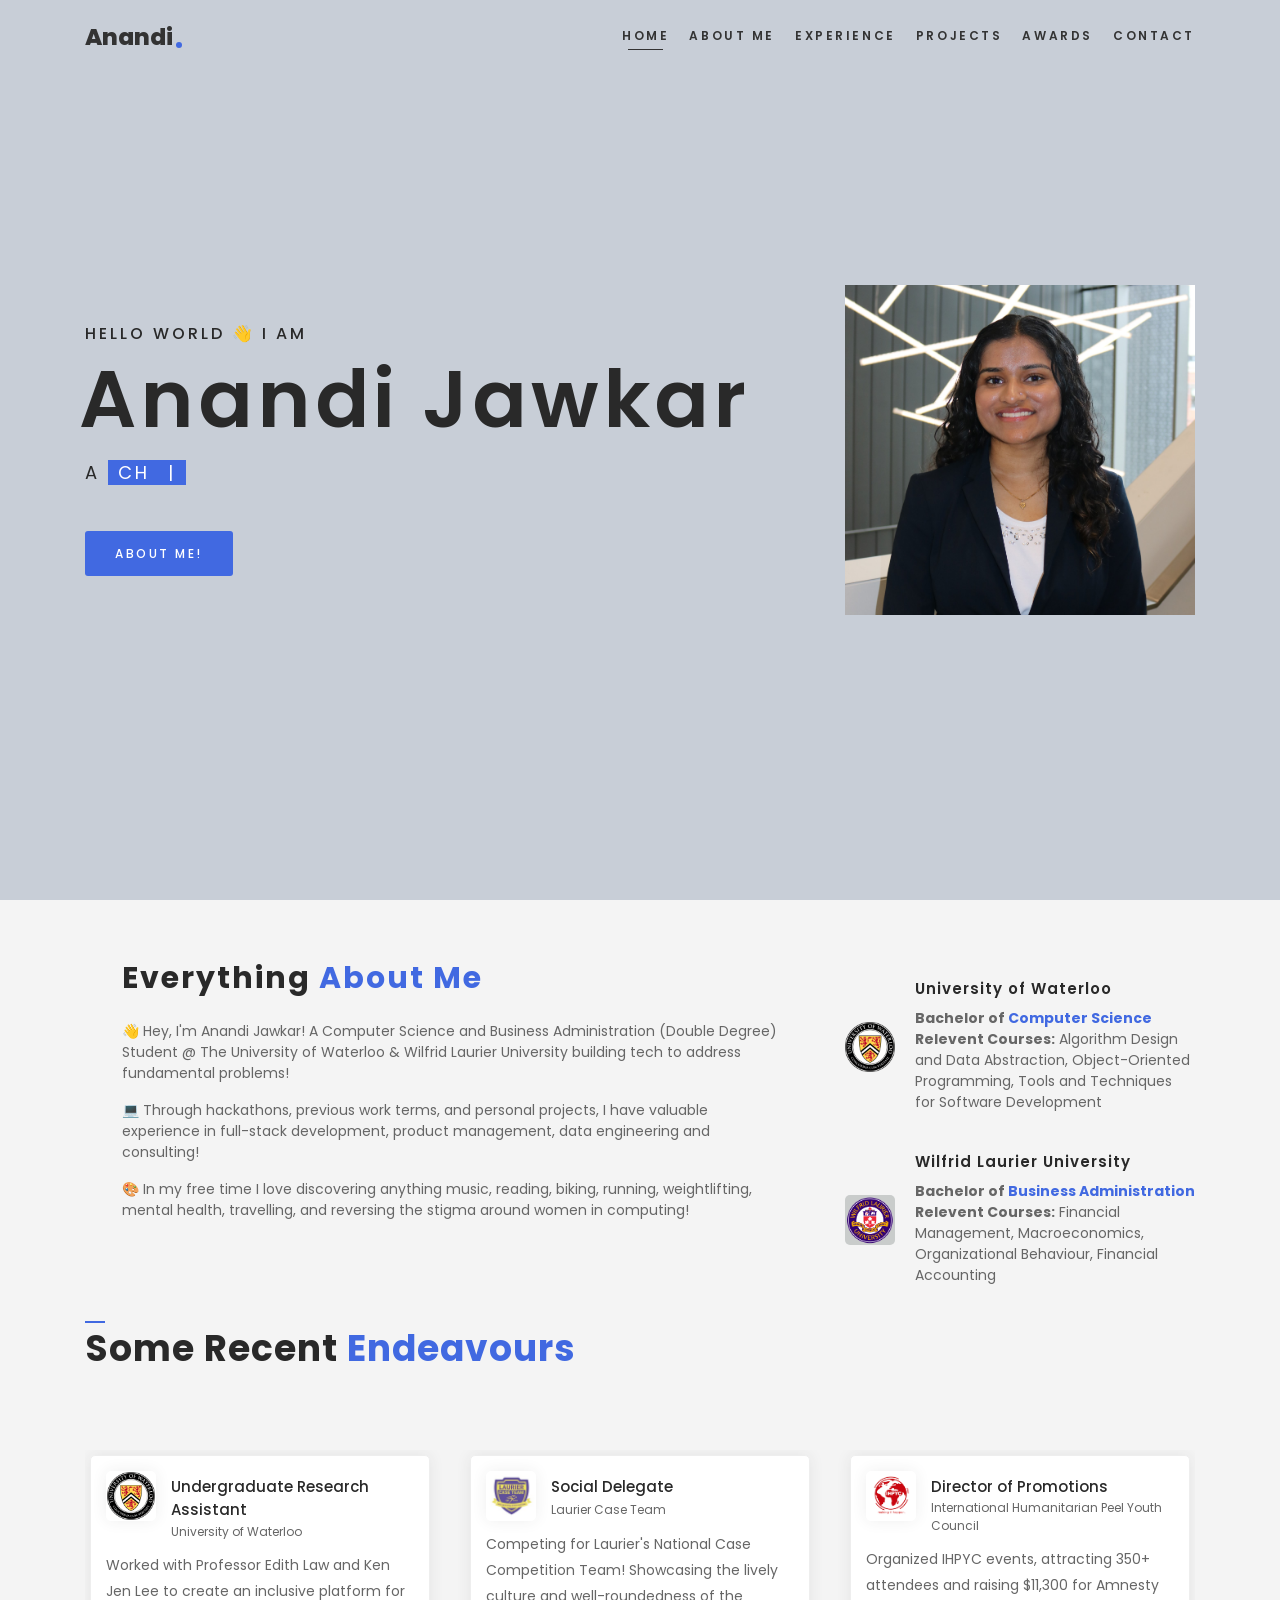
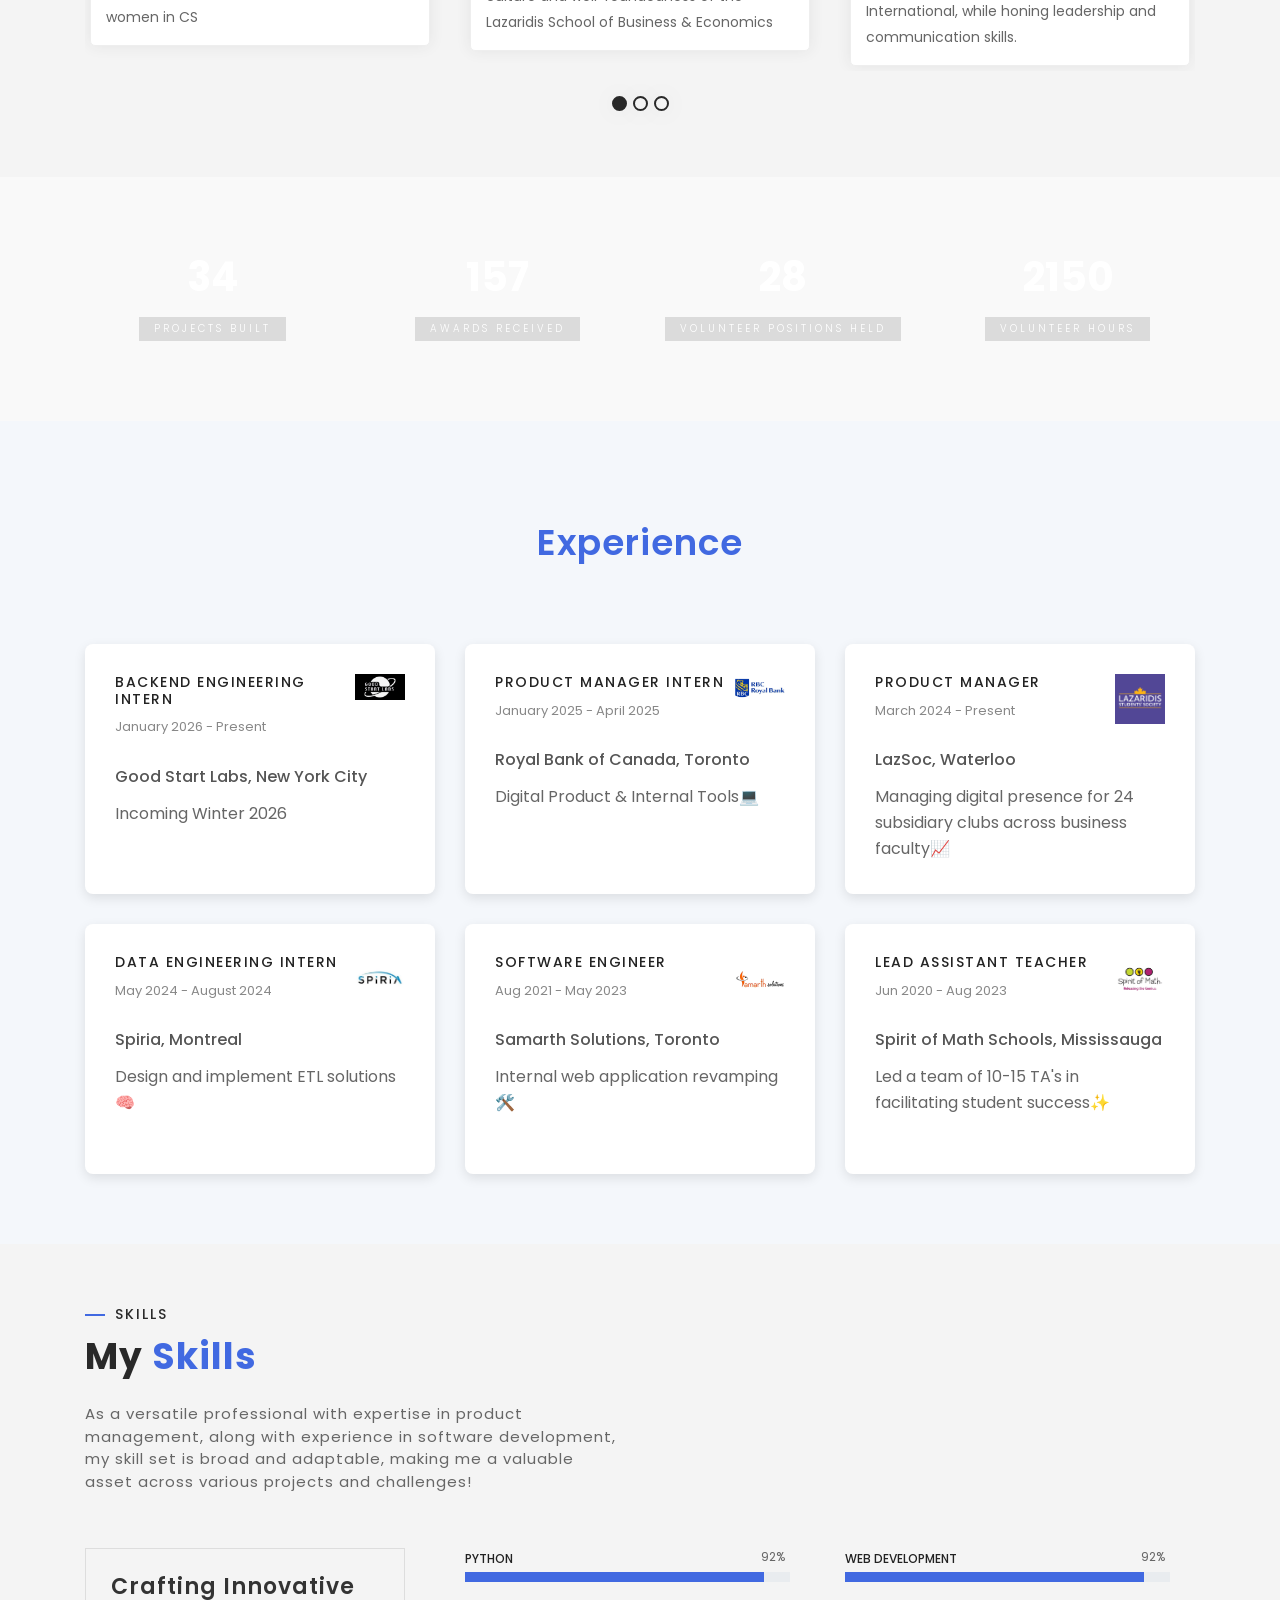
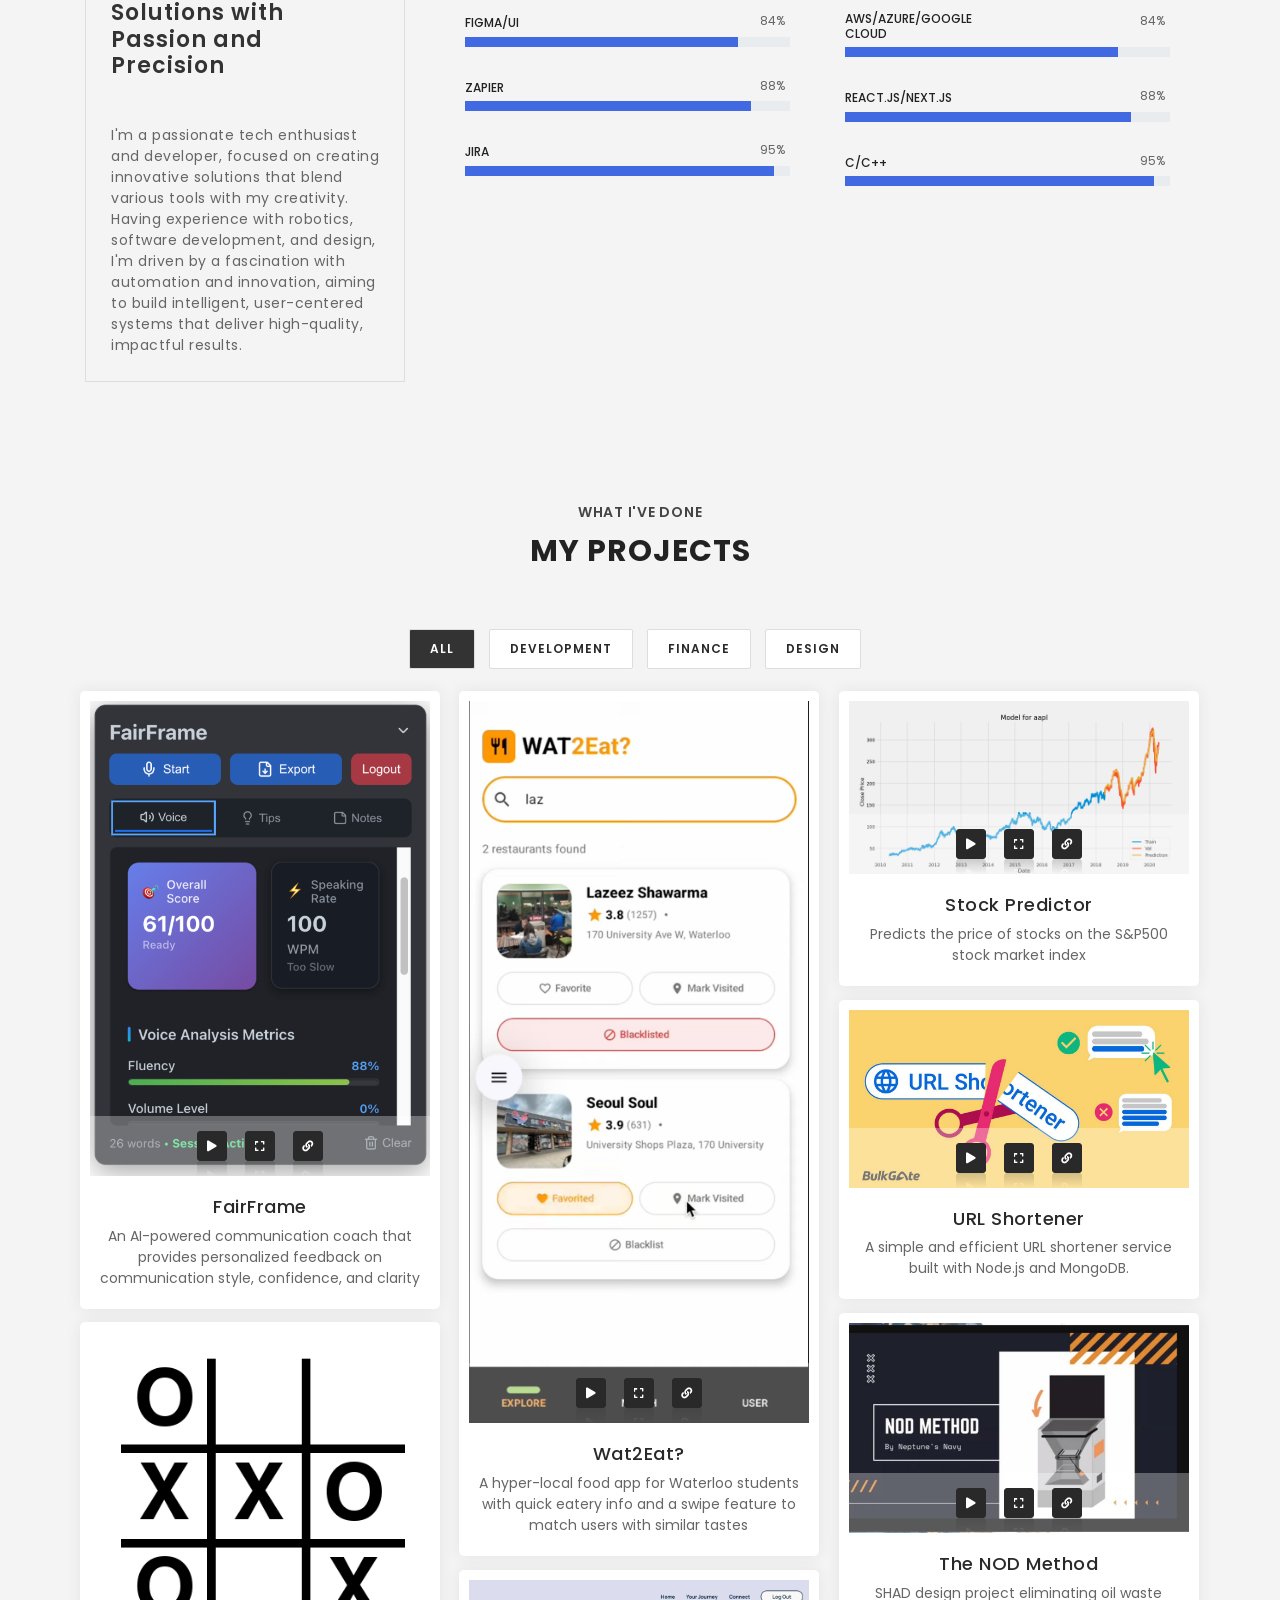
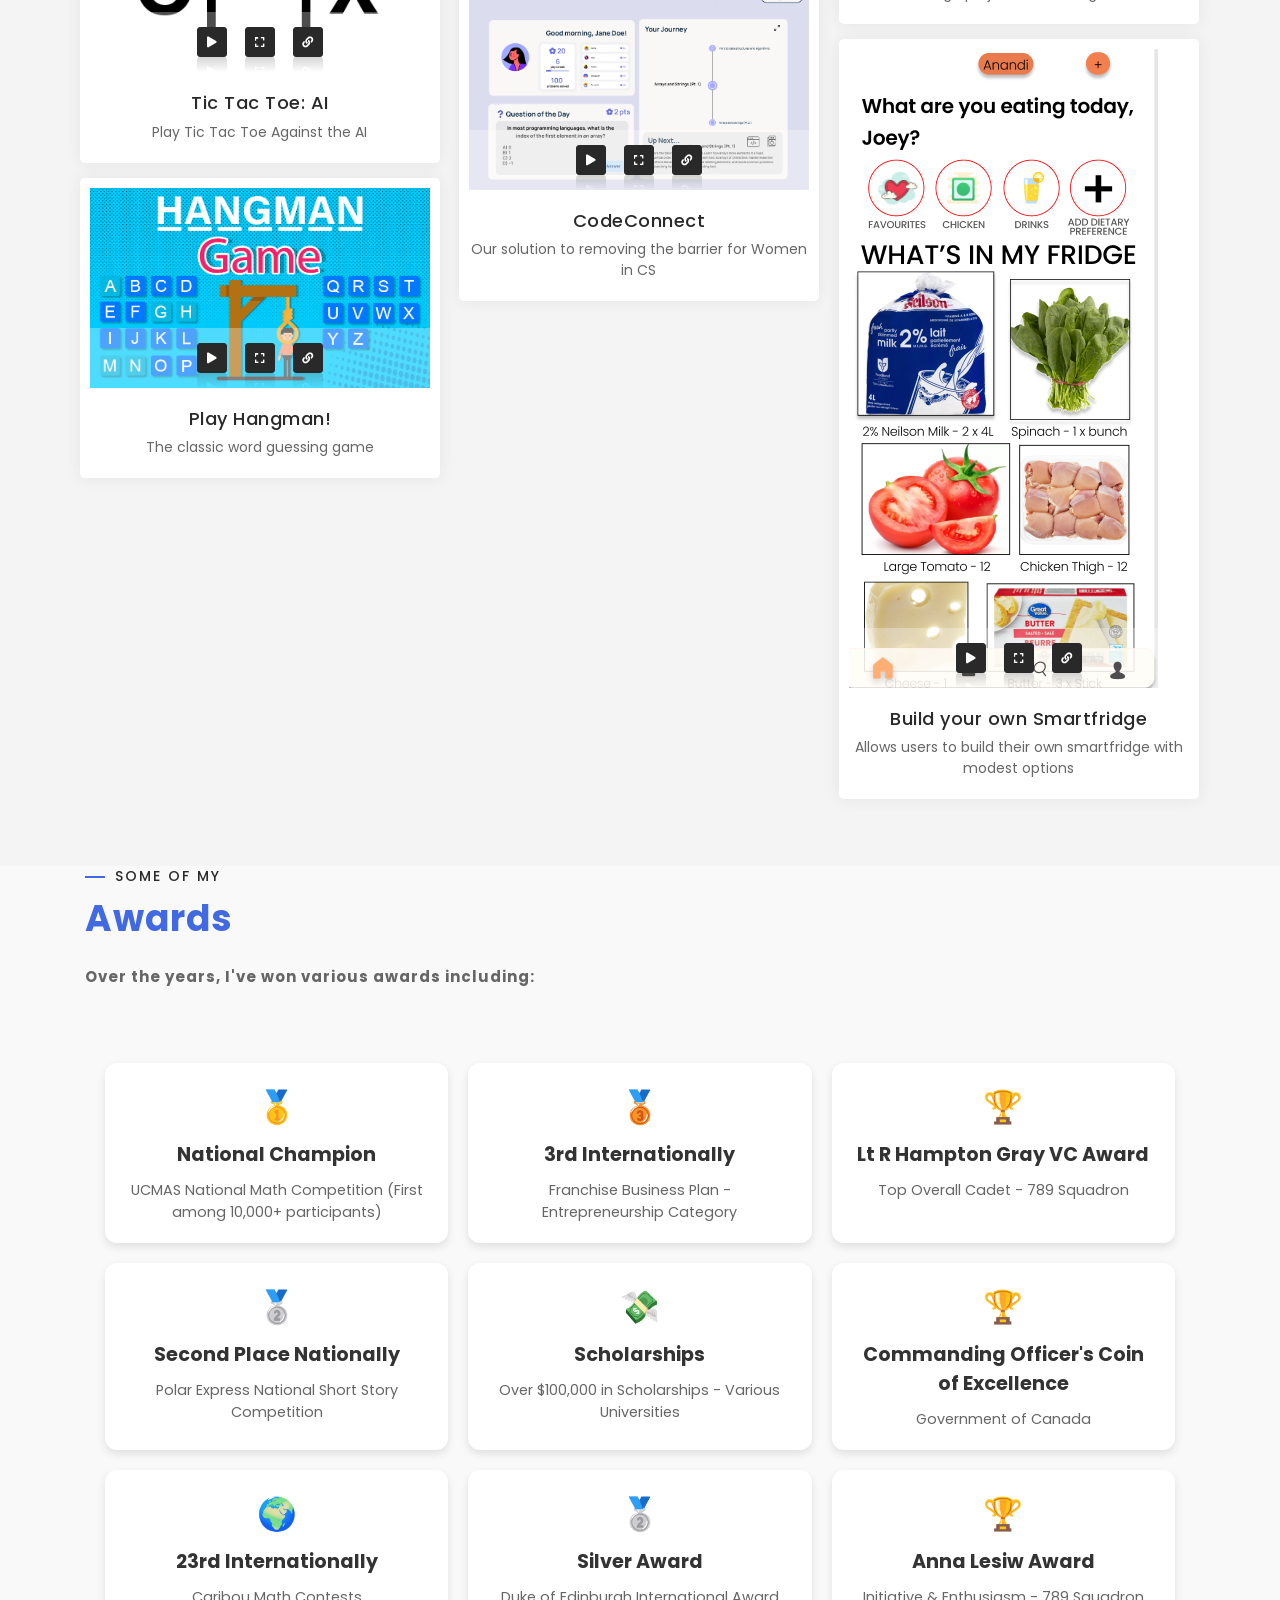
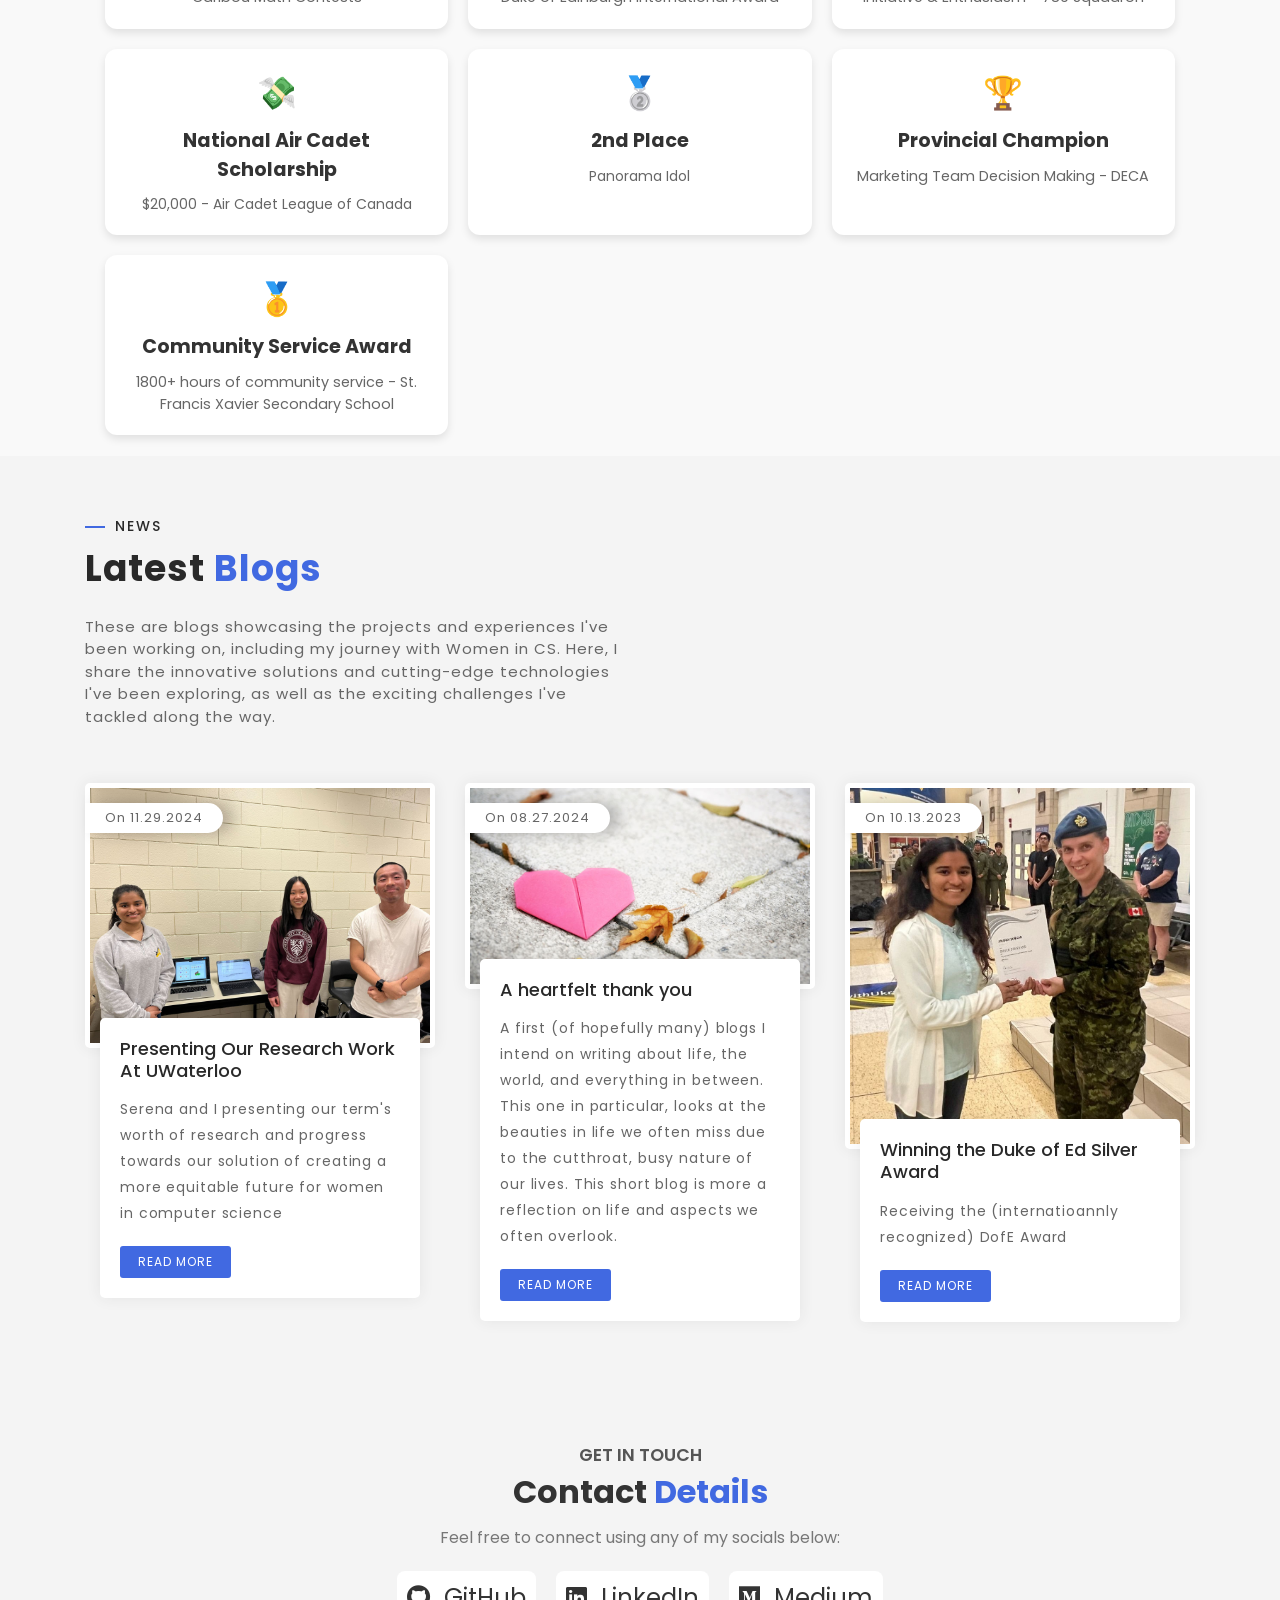
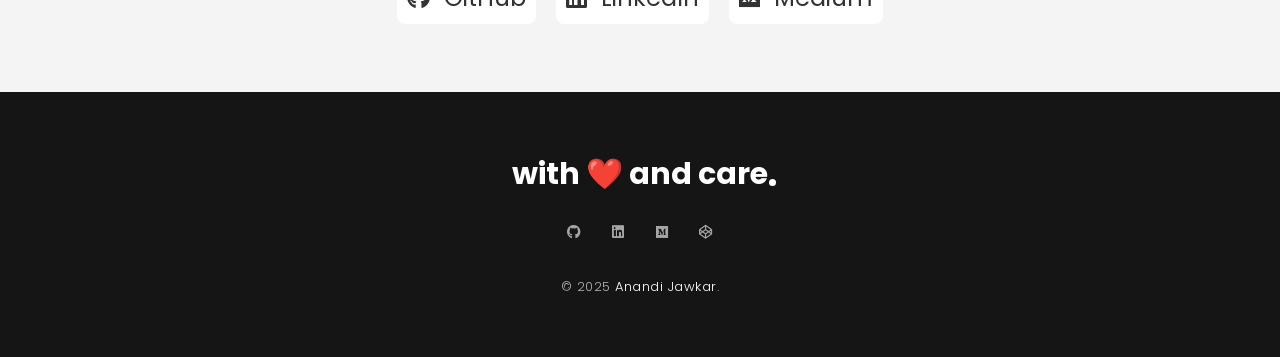
==== commit 5d9e0116: "Update index.html" ====
--- a/index.html
+++ b/index.html
@@ -9,67 +9,64 @@
   <title>Anandi Jawkar's Portfolio</title>
   <!-- / -->
 	<style>
-    /* Prevent flash of unstyled content */
-    body { opacity: 0; }
-    body.loaded { opacity: 1; transition: opacity 0.2s; }
-    
-    .portfolio-section-01 { overflow: hidden; }
-    .gray-bg { background-color: #f8f9fa; }
-    
-    .portfolio-col {
-      height: 100%;
-      box-shadow: 0px 0px 15px rgba(51, 51, 51, 0.08);
-      padding: 10px;
-      background: #fff;
-      margin: 7px 10px;
-      border-radius: 5px;
-    }
-    
-    .portfolio-col .portfolio-img { position: relative; }
-    
-    .portfolio-col .portfolio-info {
-      padding-top: 18px;
-      padding-bottom: 5px;
-      text-align: center;
-    }
-    
-    .portfolio-col .portfolio-info h5 {
-      font-size: 18px;
-      letter-spacing: 0.5px;
-      color: #292929;
-      margin: 0 0px 8px;
-    }
-    
-    .portfolio-col .portfolio-info span {
-      display: inline-block;
-      font-size: 14px;
-    }
-    
-    .portfolio-filter ul {
-      margin: 0 0 15px 0;
-      padding: 0;
-      list-style-type: none;
-      text-align: center;
-    }
-    
-    .portfolio-filter li {
-      display: inline-block;
-      font-size: 12px;
-      color: #292929;
-      margin: 0 10px 0 0px;
-      padding: 10px 20px;
-      background: #fff;
-      border-radius: 2px;
-      border: 1px solid #ddd;
-      cursor: pointer;
-    }
-    
-    .portfolio-cols-3 { margin: 0; padding: 0; }
-    .portfolio-cols-3 .portfolio-item { 
-      width: 33.33%; 
-      list-style-type: none;
-    }
-  </style>
+  /* Critical CSS only - NO opacity hiding */
+  .portfolio-section-01 { overflow: hidden; }
+  .gray-bg { background-color: #f8f9fa; }
+  
+  .portfolio-col {
+    height: 100%;
+    box-shadow: 0px 0px 15px rgba(51, 51, 51, 0.08);
+    padding: 10px;
+    background: #fff;
+    margin: 7px 10px;
+    border-radius: 5px;
+  }
+  
+  .portfolio-col .portfolio-img { position: relative; }
+  
+  .portfolio-col .portfolio-info {
+    padding-top: 18px;
+    padding-bottom: 5px;
+    text-align: center;
+  }
+  
+  .portfolio-col .portfolio-info h5 {
+    font-size: 18px;
+    letter-spacing: 0.5px;
+    color: #292929;
+    margin: 0 0px 8px;
+  }
+  
+  .portfolio-col .portfolio-info span {
+    display: inline-block;
+    font-size: 14px;
+  }
+  
+  .portfolio-filter ul {
+    margin: 0 0 15px 0;
+    padding: 0;
+    list-style-type: none;
+    text-align: center;
+  }
+  
+  .portfolio-filter li {
+    display: inline-block;
+    font-size: 12px;
+    color: #292929;
+    margin: 0 10px 0 0px;
+    padding: 10px 20px;
+    background: #fff;
+    border-radius: 2px;
+    border: 1px solid #ddd;
+    cursor: pointer;
+  }
+  
+  .portfolio-cols-3 { margin: 0; padding: 0; }
+  .portfolio-cols-3 .portfolio-item { 
+    width: 33.33%; 
+    list-style-type: none;
+  }
+</style>
 
   <!---Font Icon-->
   <link href="static/plugin/font-awesome/css/fontawesome-all.min.css" rel="stylesheet">
@@ -1175,3 +1172,4 @@
 
 
 
+
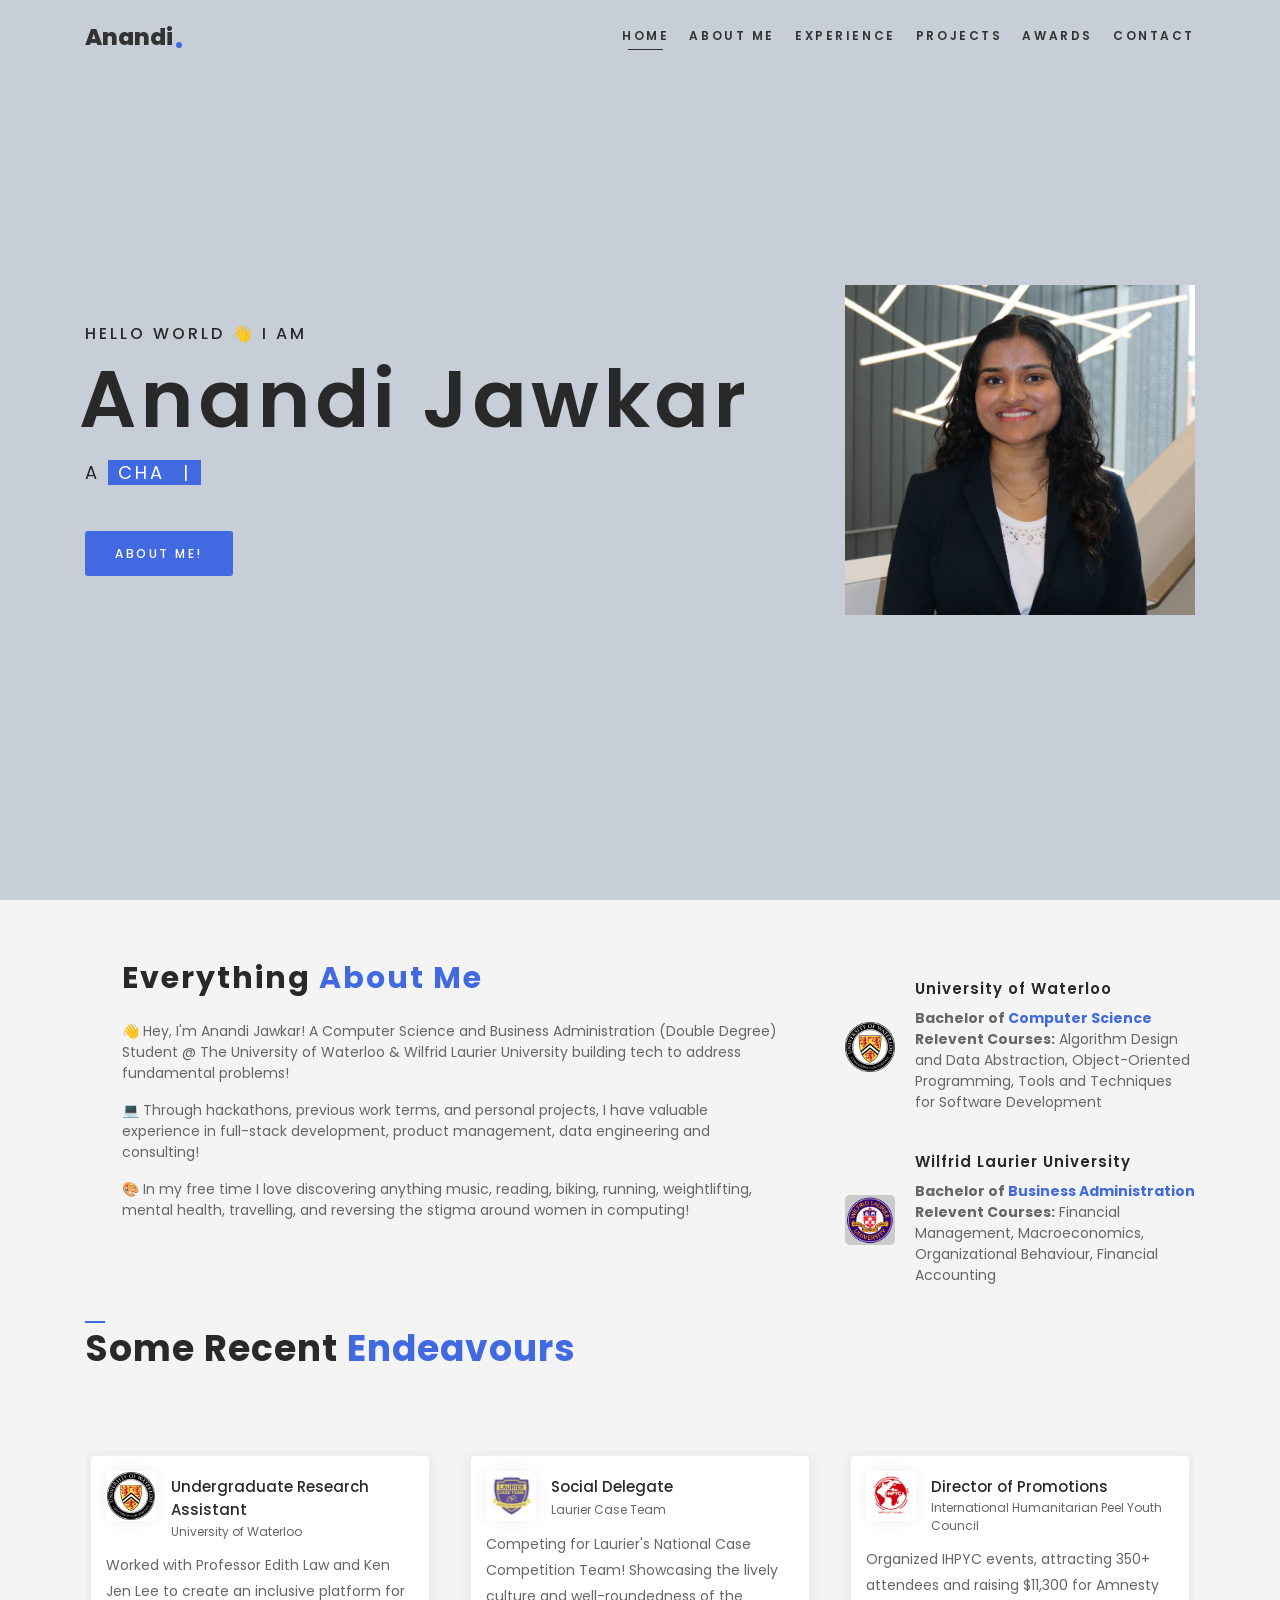
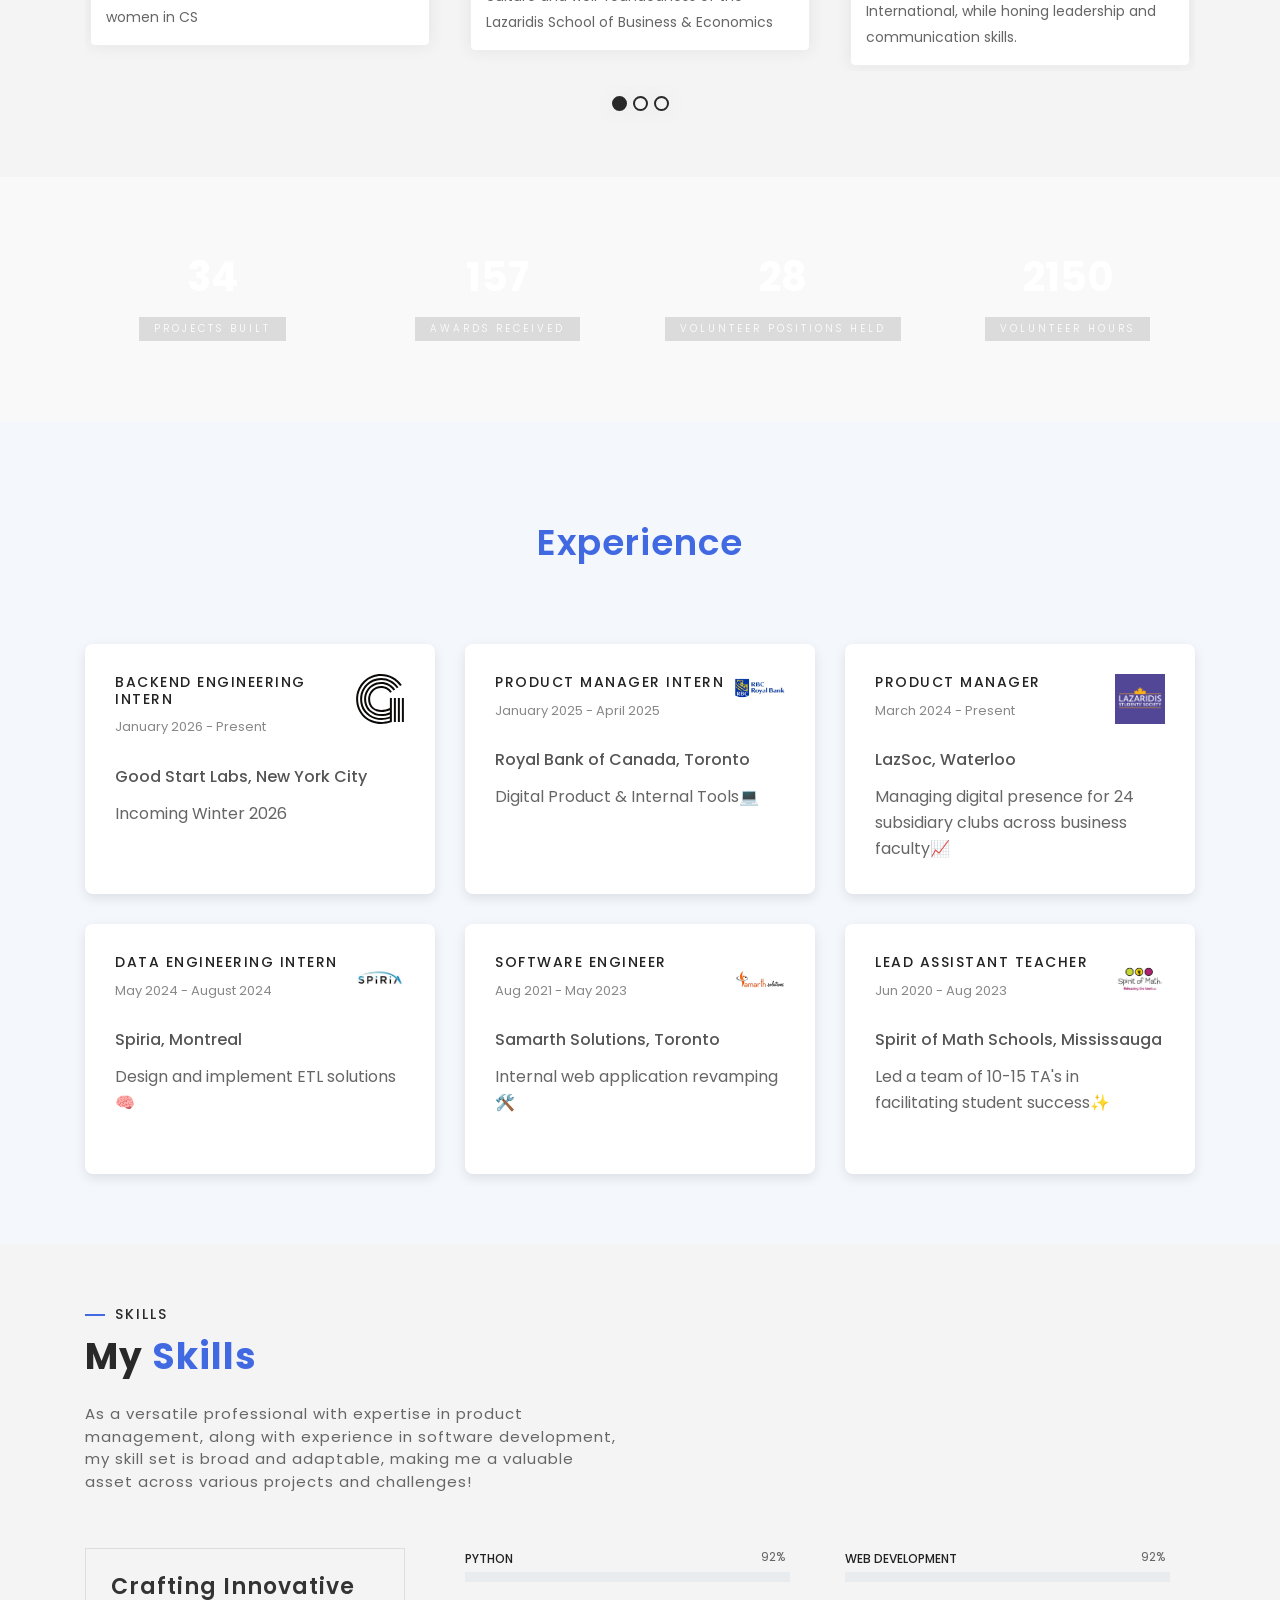
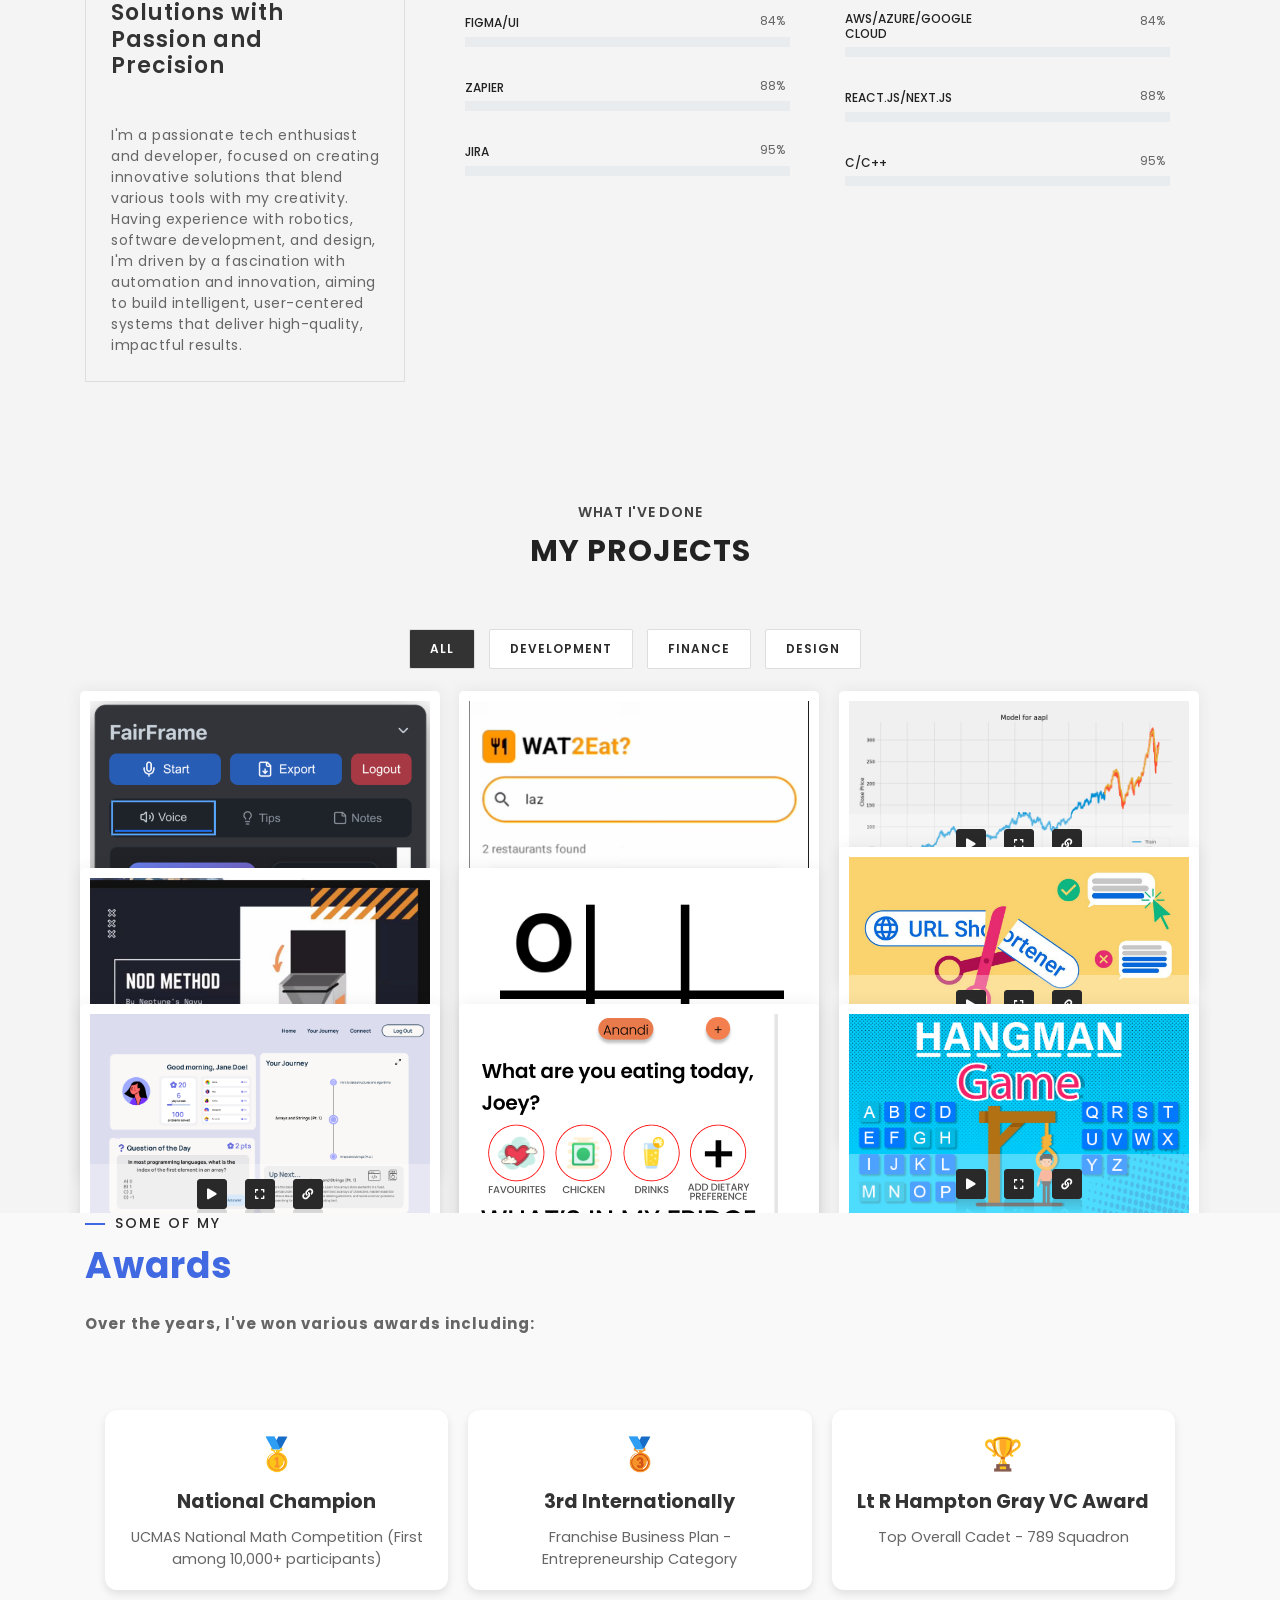
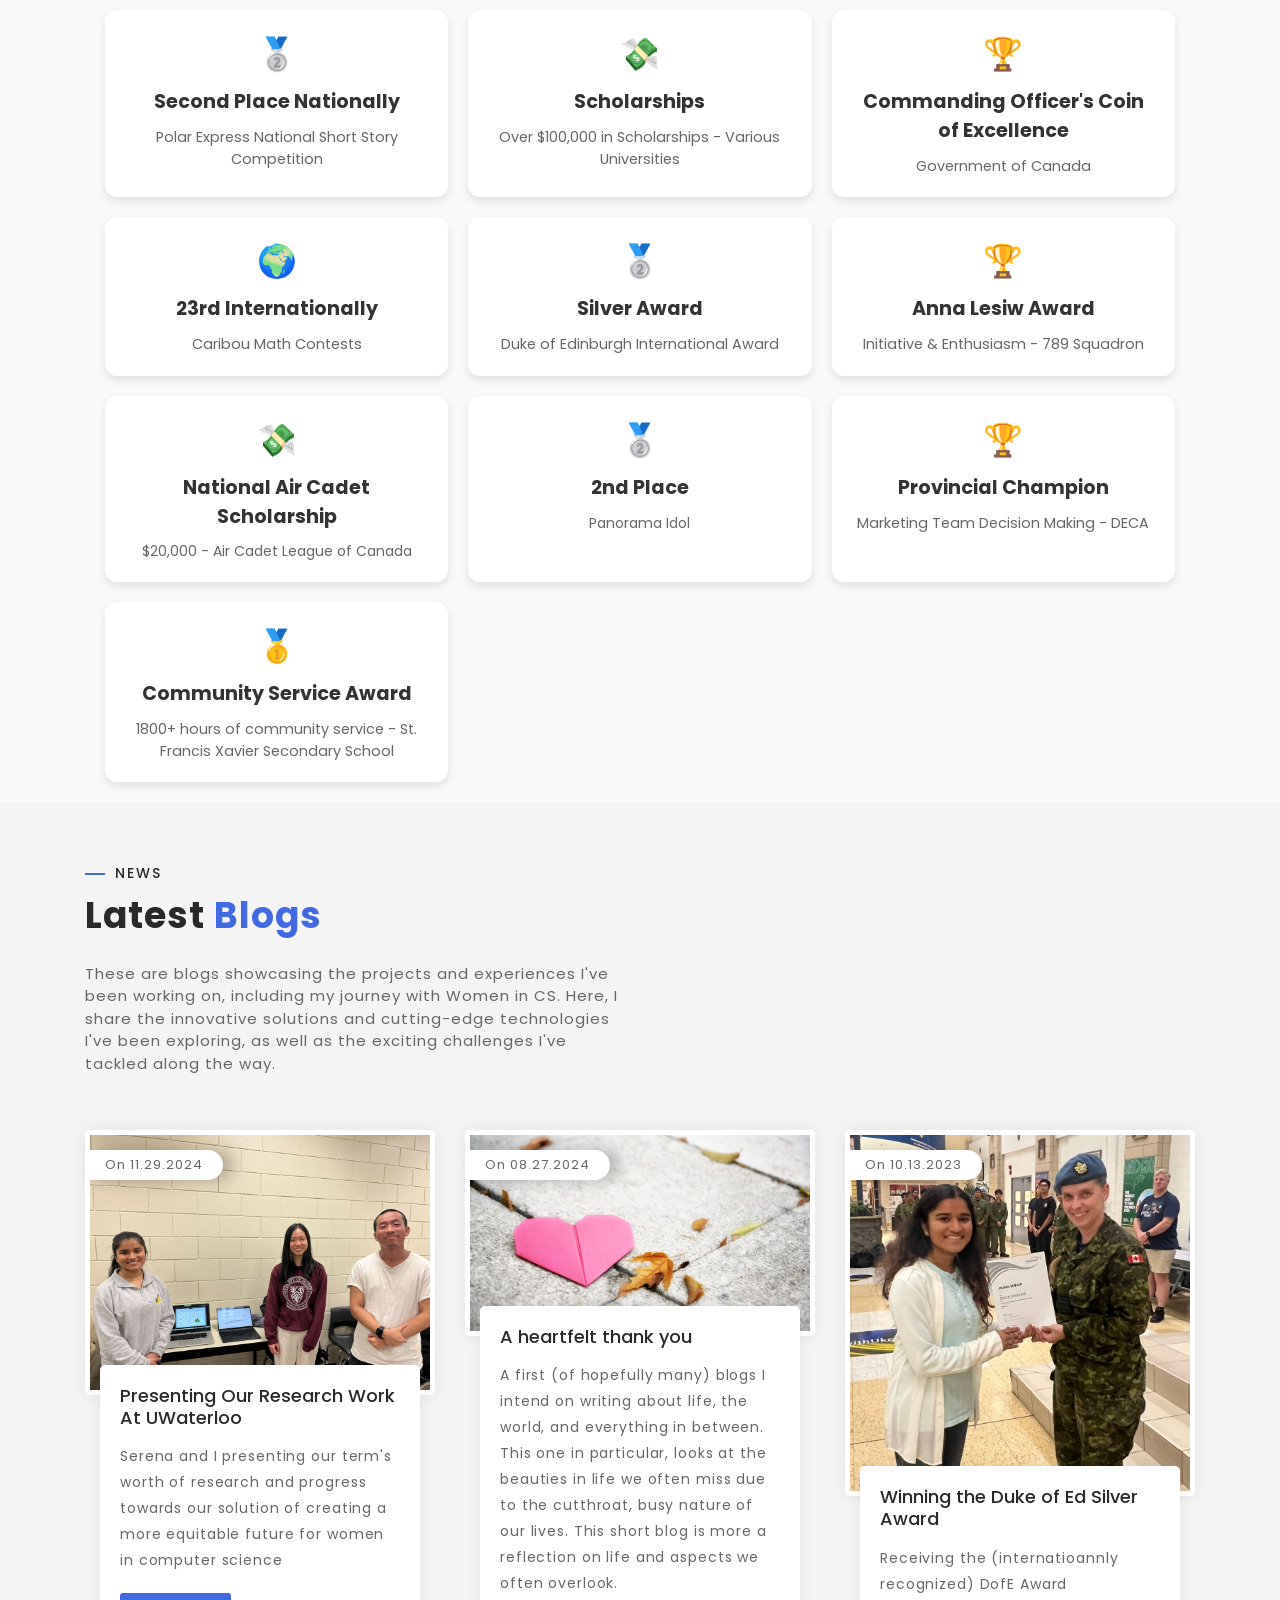
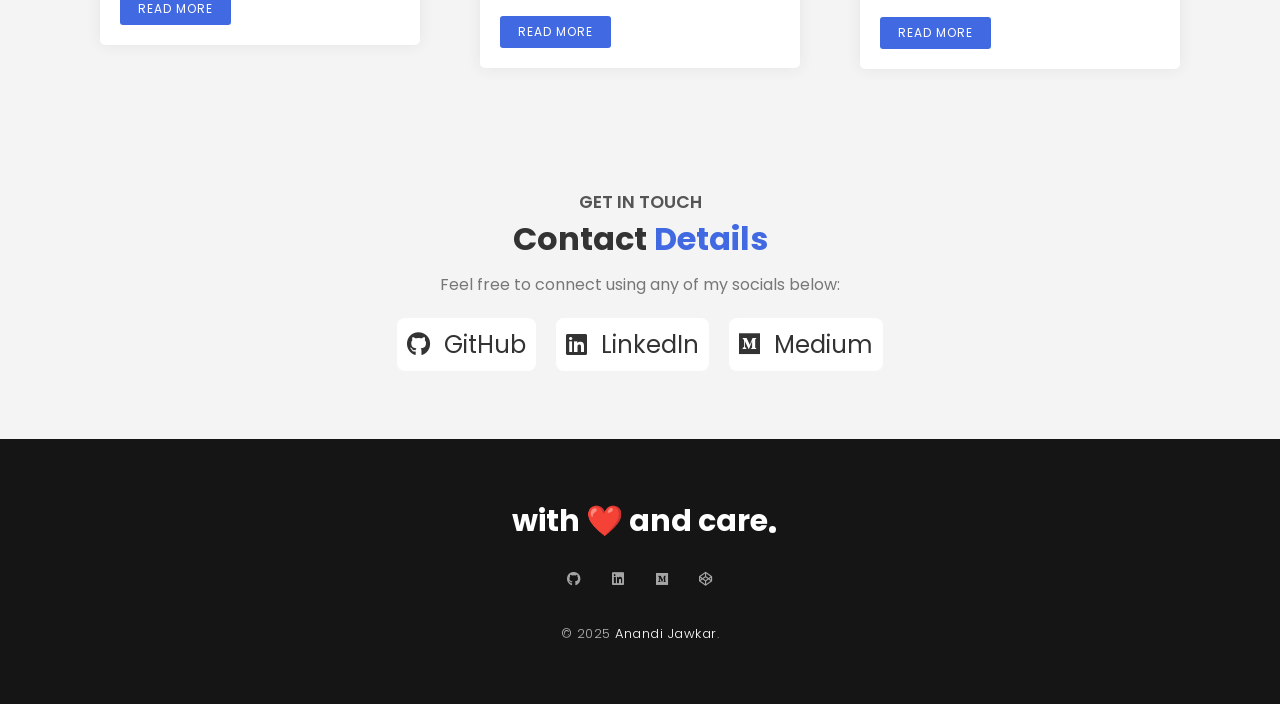
==== commit 663386eb: "Update index.html" ====
--- a/index.html
+++ b/index.html
@@ -409,7 +409,7 @@
                 <div class="single-experience">
                     <h2>Backend Engineering Intern</h2>
                     <span>January 2026 - Present</span>
-                    <img src="static/img/good_start.png" alt="Good Start Labs">
+                    <img src="static/img/good_start.svg" alt="Good Start Labs">
                     <h3>Good Start Labs, New York City</h3>
                     <p>Incoming Winter 2026</p>
                 </div>
@@ -1173,3 +1173,4 @@
 
 
 
+
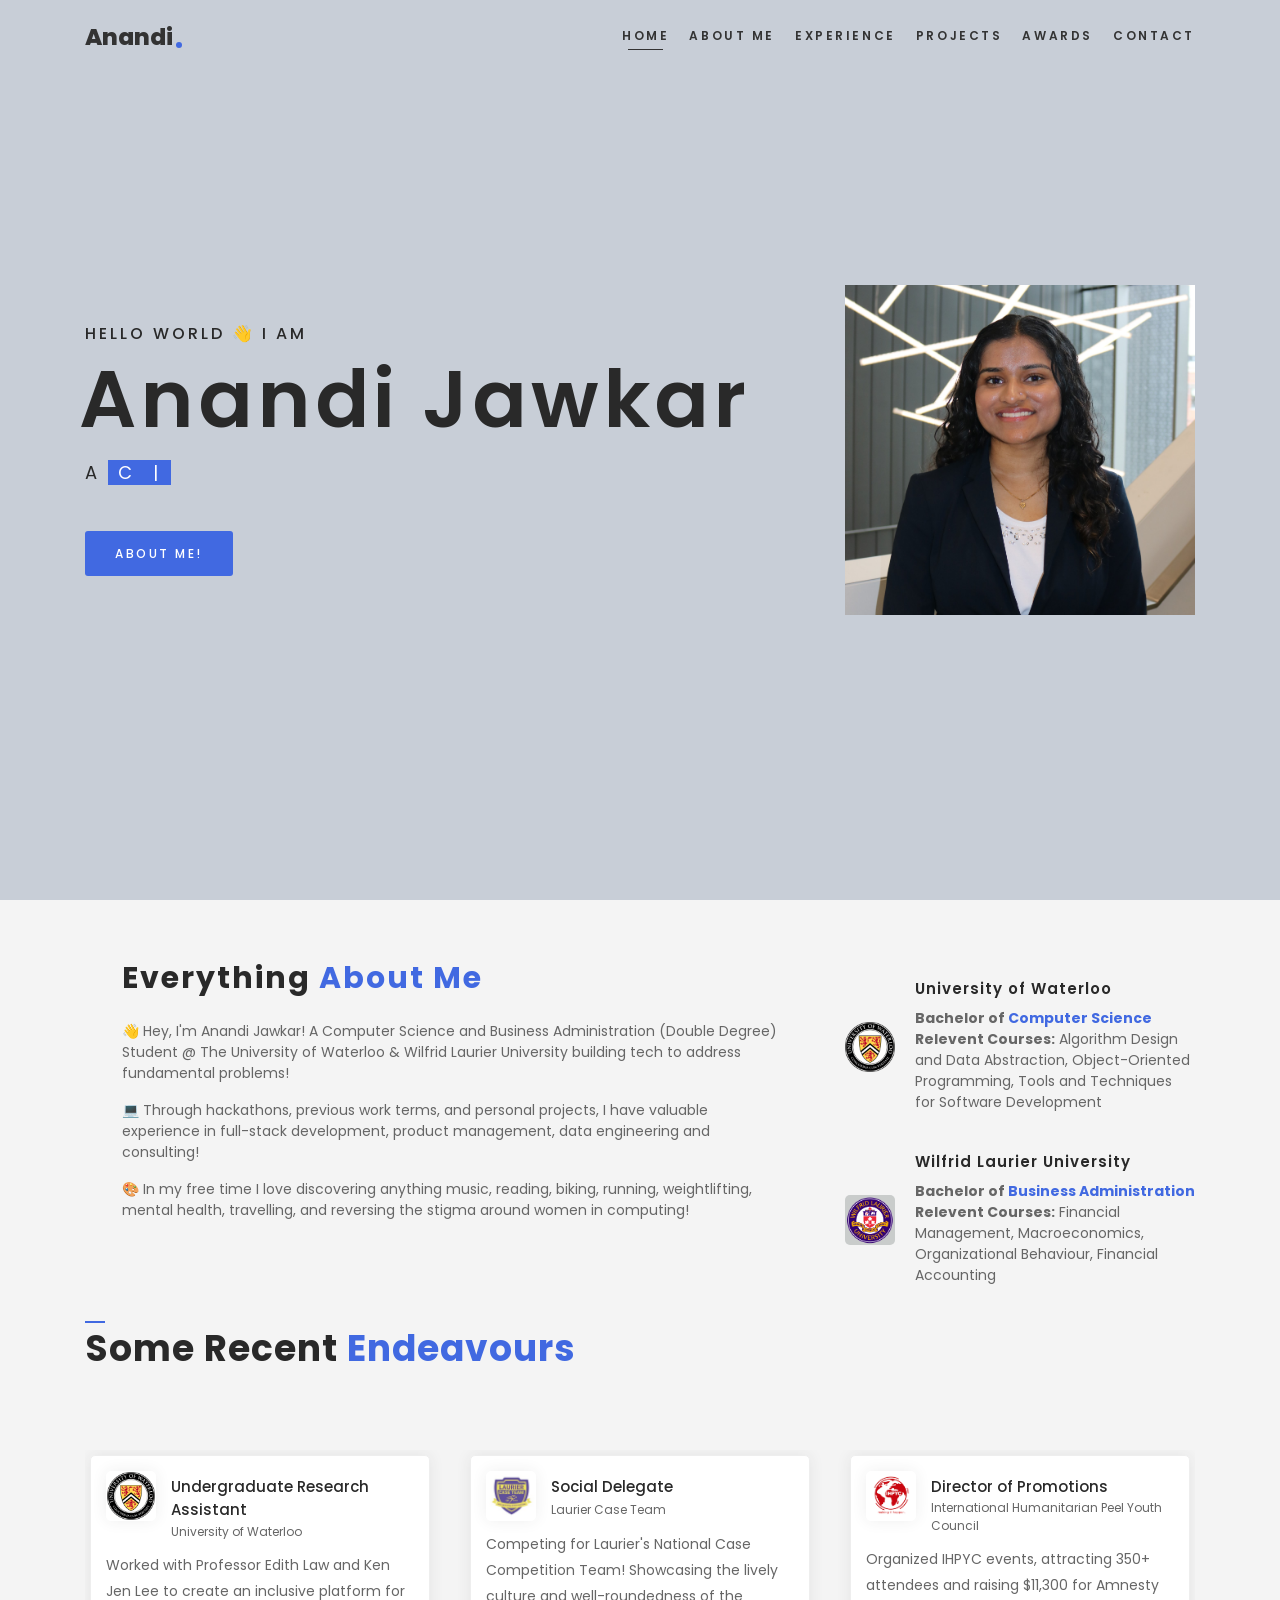
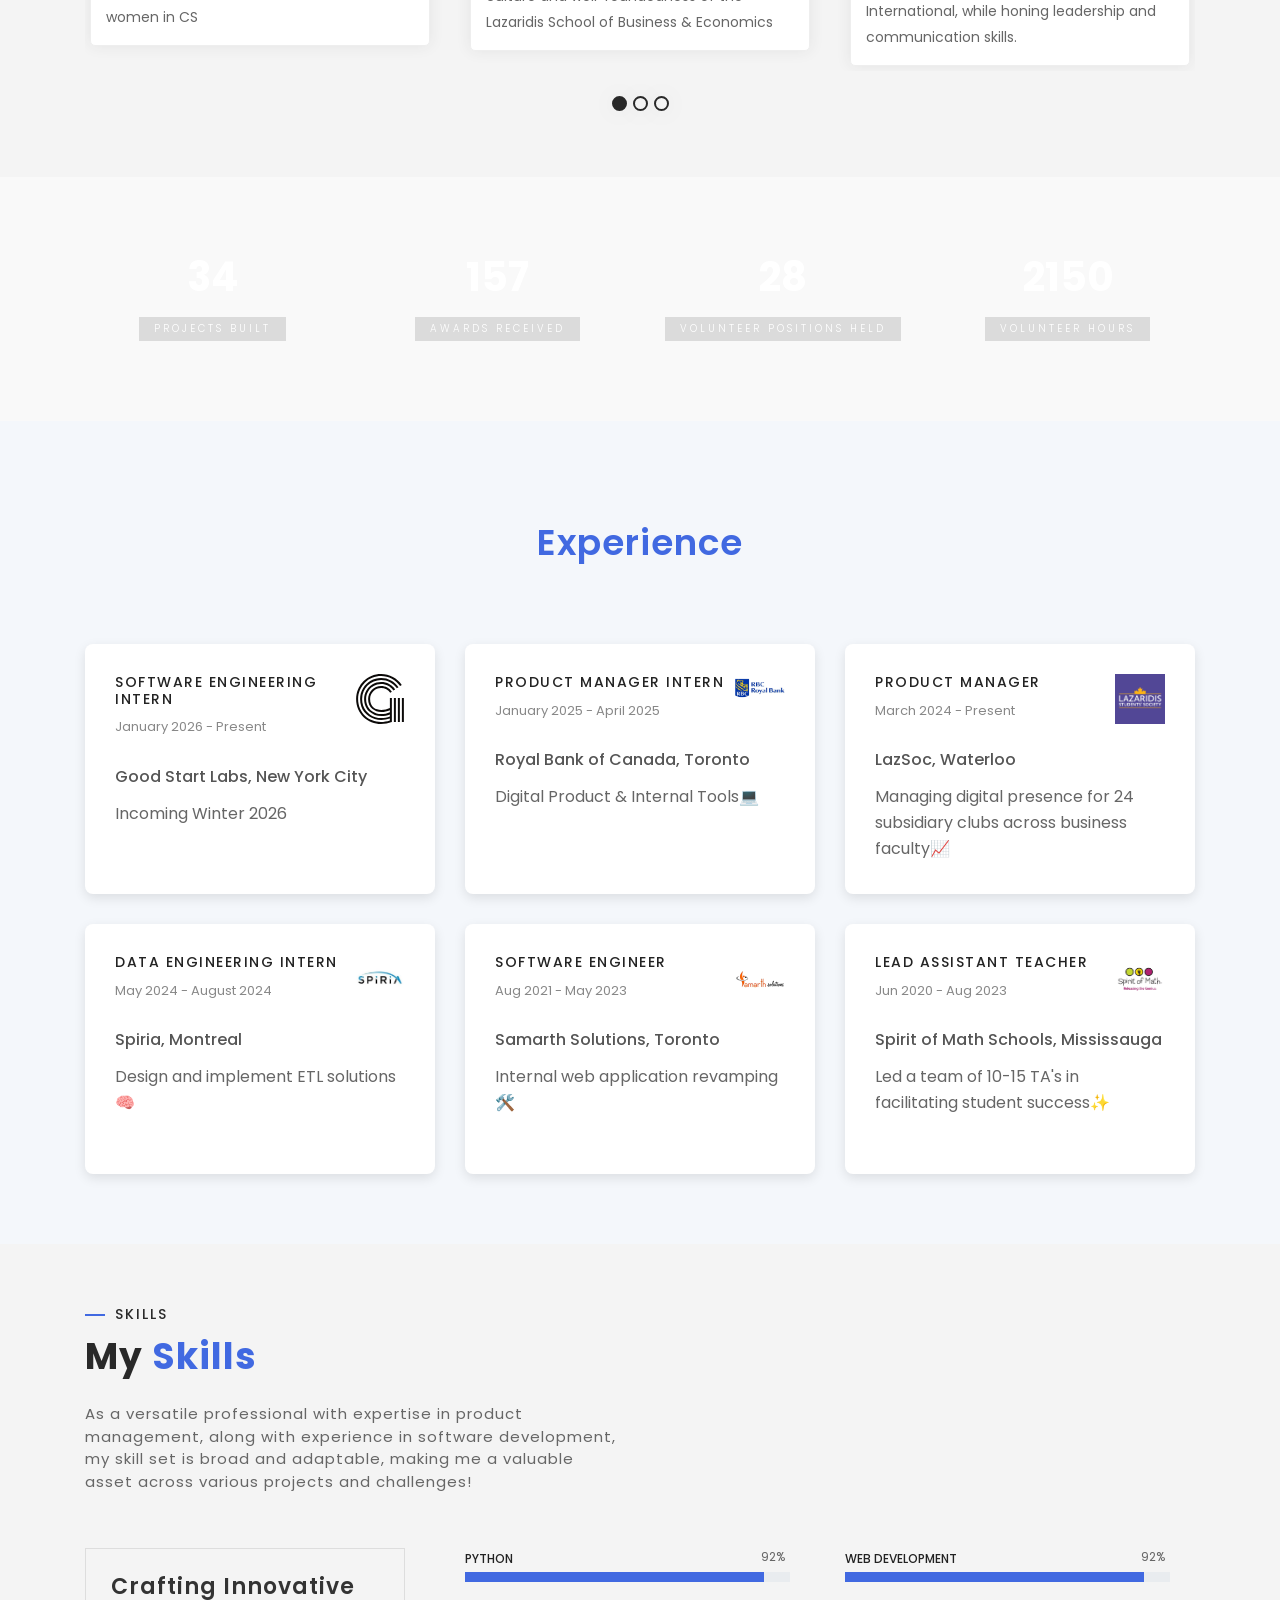
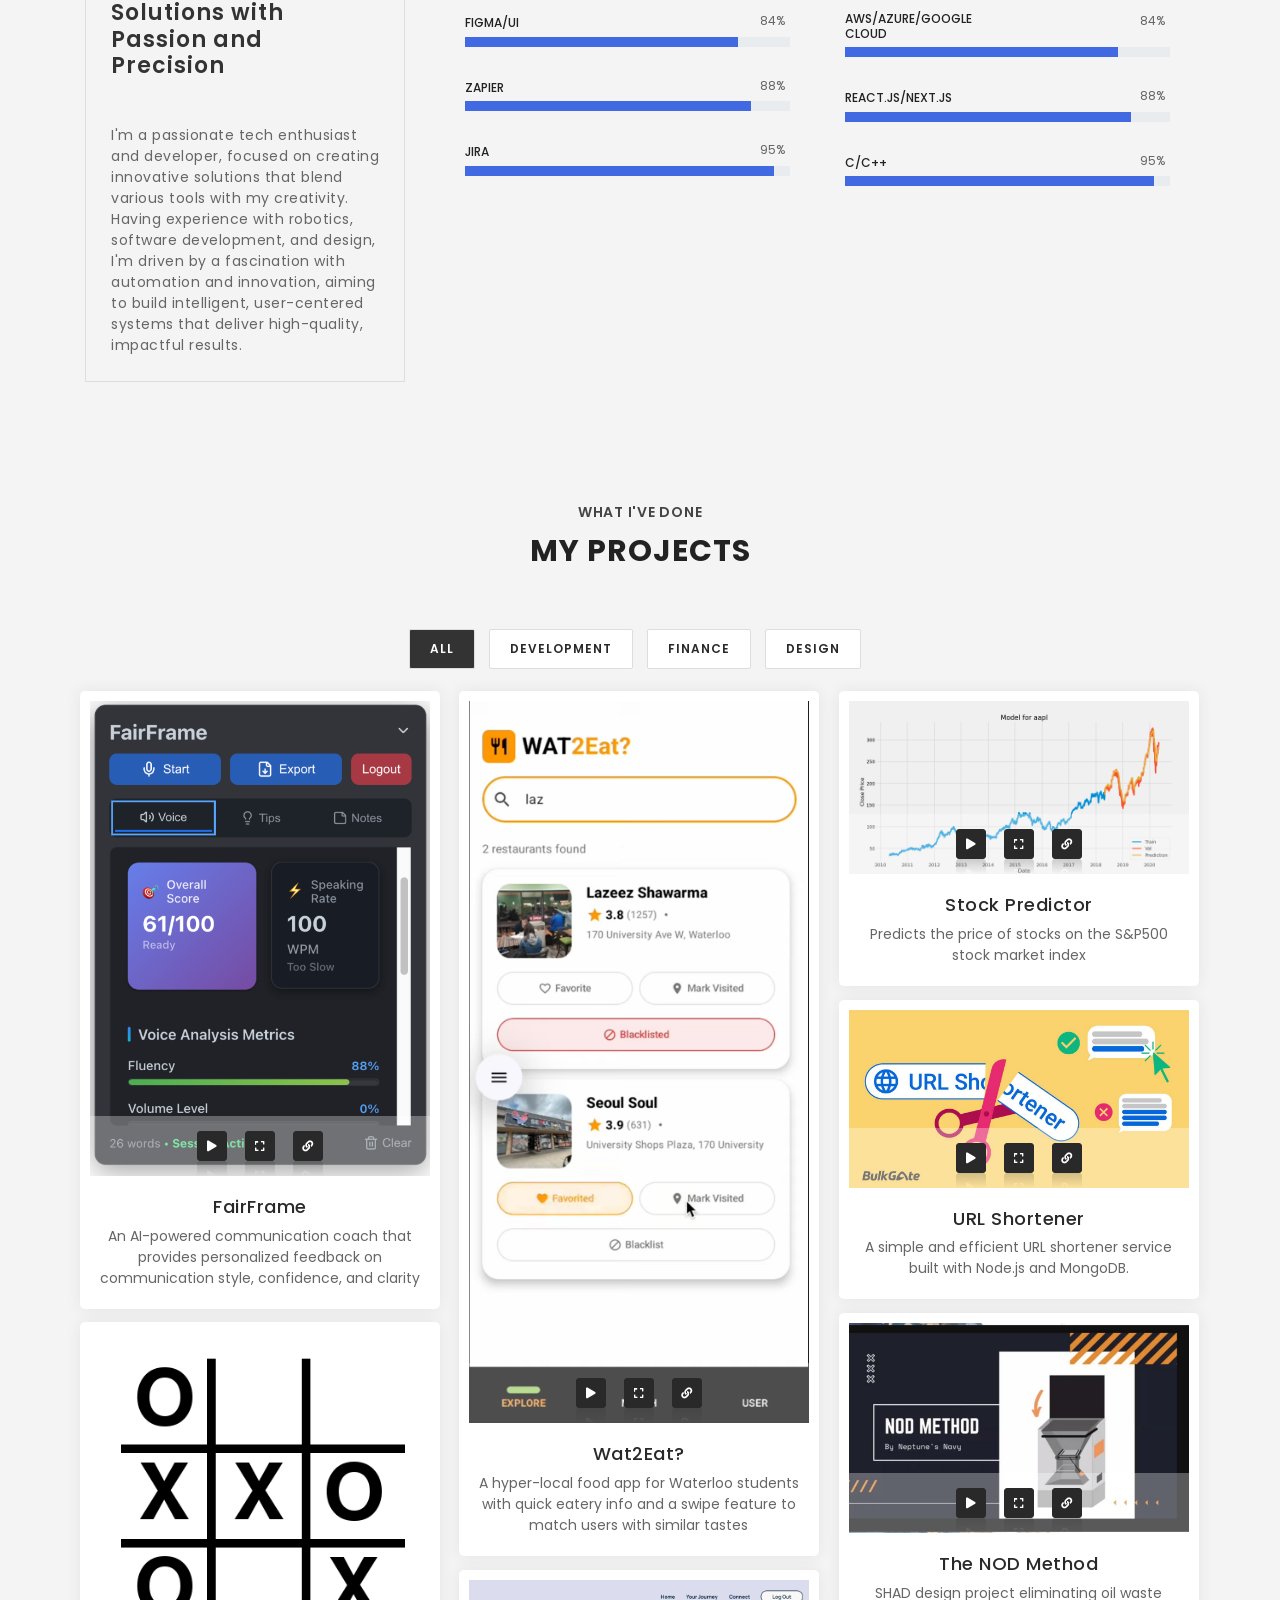
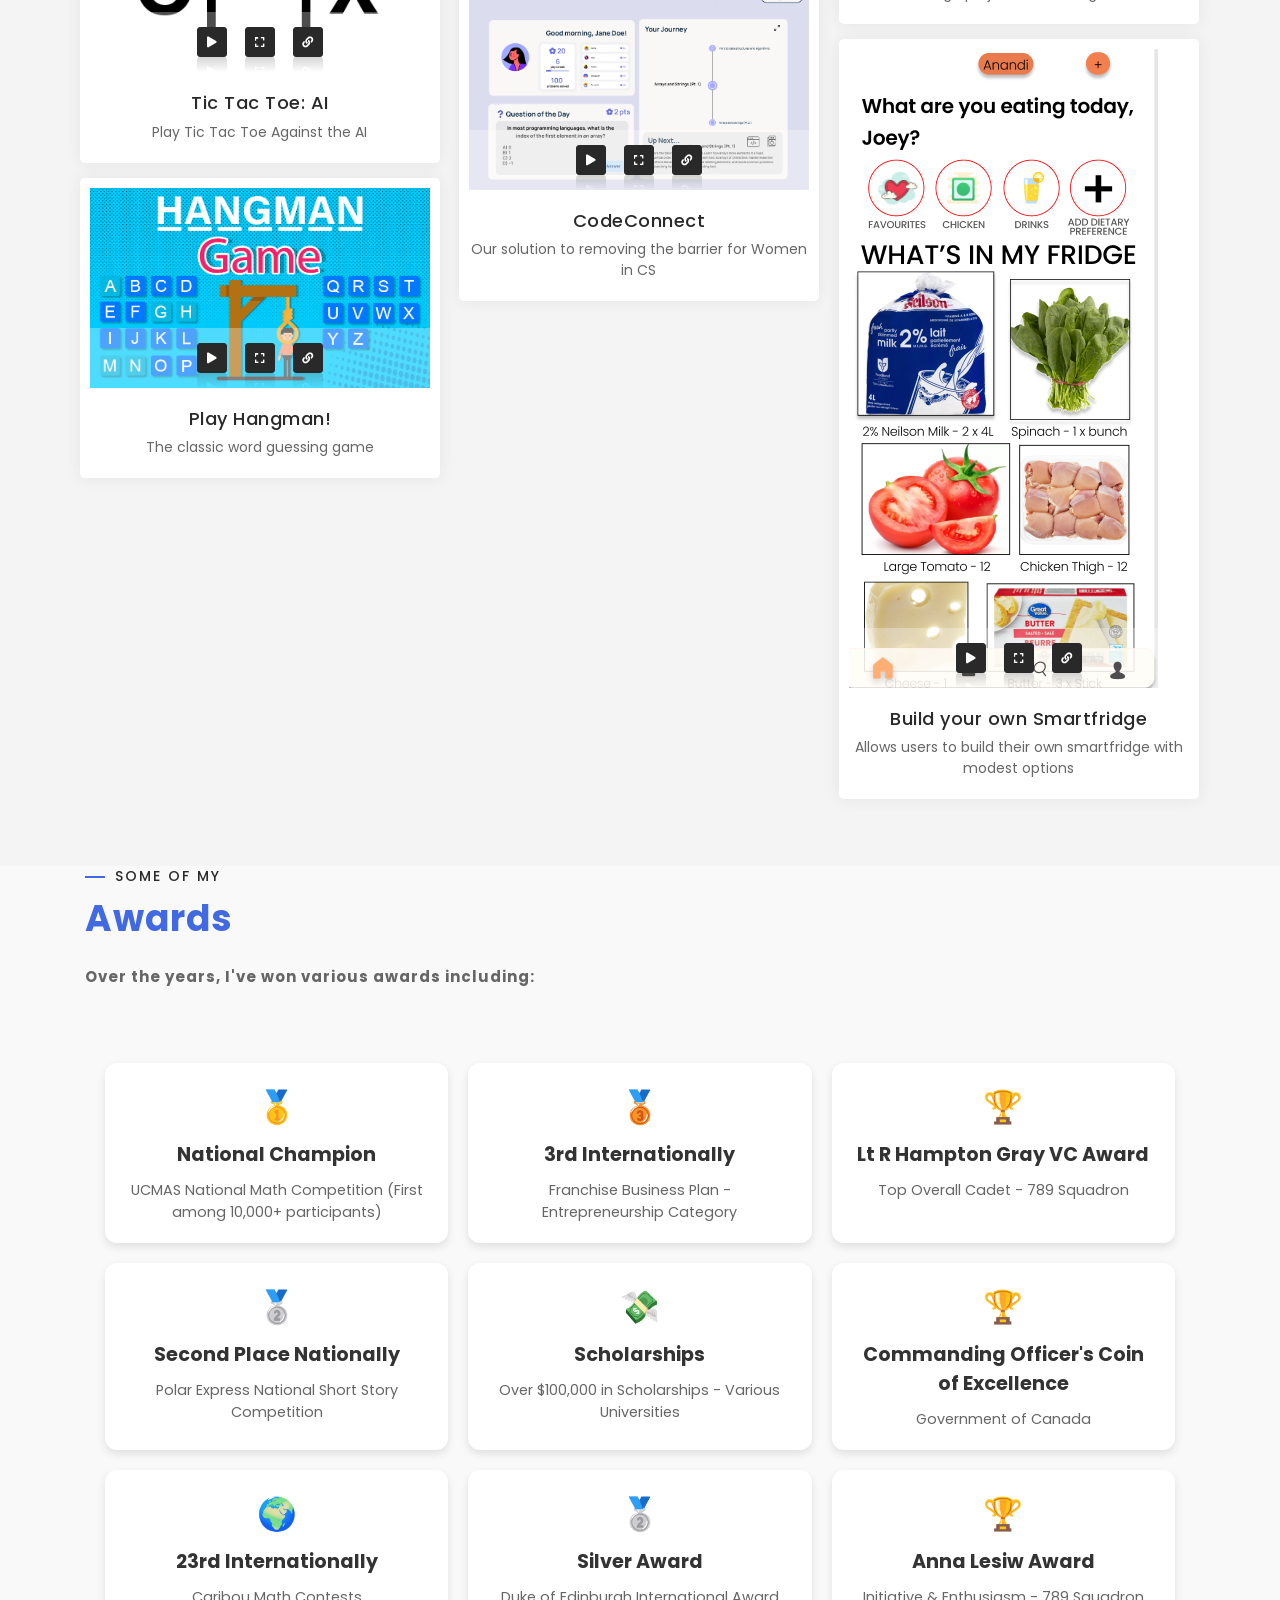
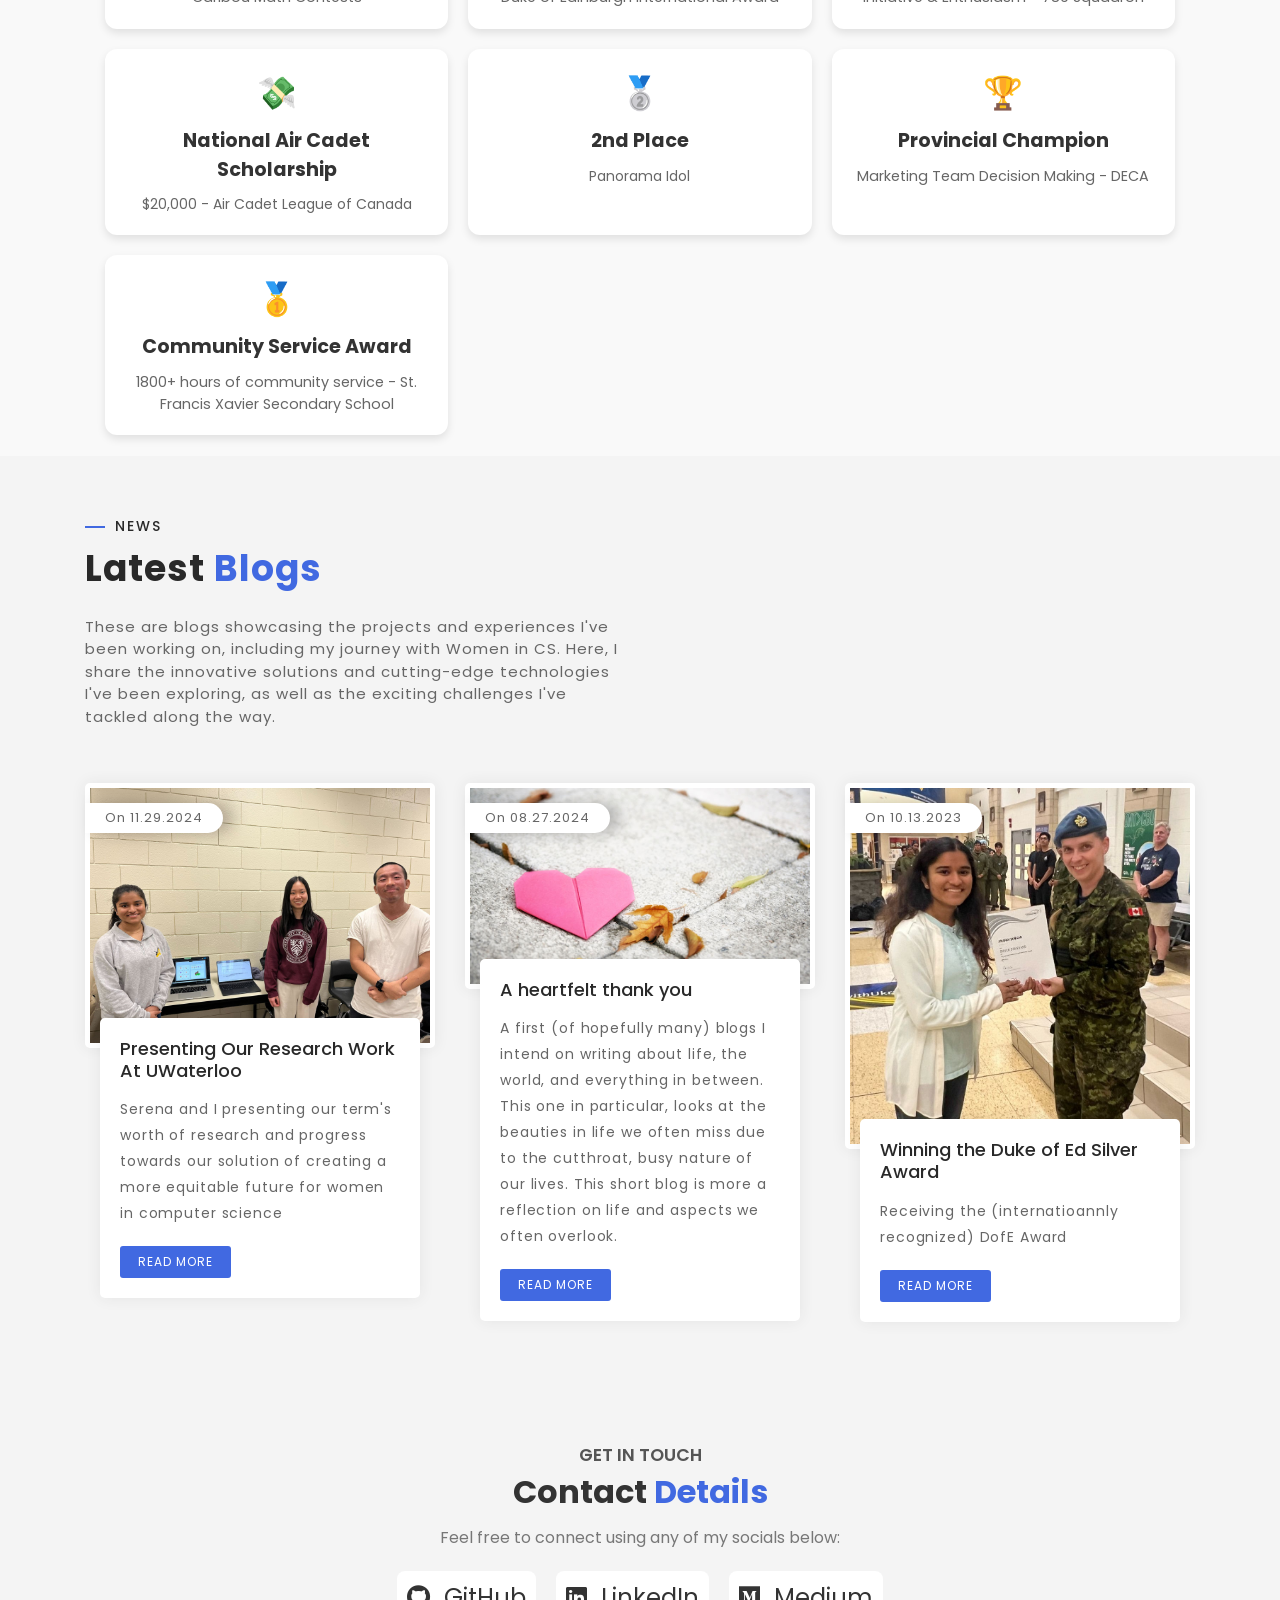
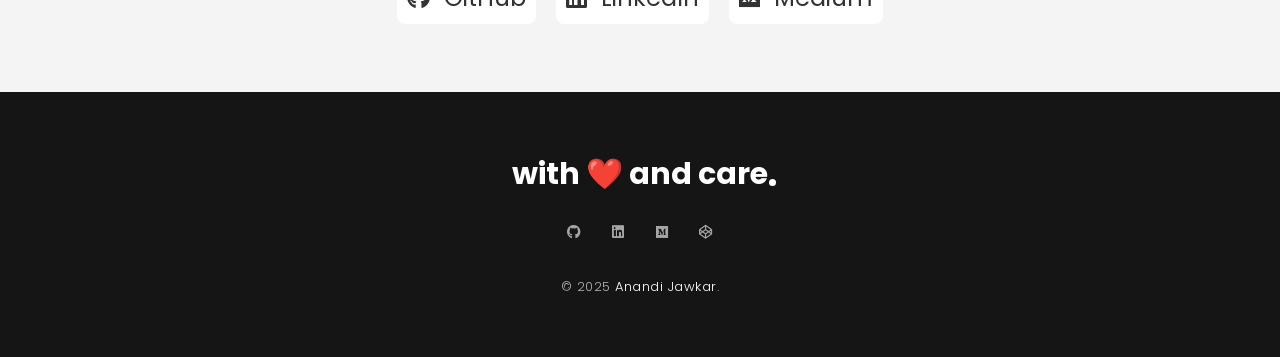
==== commit 3b7ac89e: "Update print statement from 'Hello' to 'Goodbye'" ====
--- a/index.html
+++ b/index.html
@@ -407,7 +407,7 @@
             <div class="col-lg-4 col-md-6">
                 <!-- START SINGLE EXPERIENCE DESIGN AREA -->
                 <div class="single-experience">
-                    <h2>Backend Engineering Intern</h2>
+                    <h2>Software Engineering Intern</h2>
                     <span>January 2026 - Present</span>
                     <img src="static/img/good_start.svg" alt="Good Start Labs">
                     <h3>Good Start Labs, New York City</h3>
@@ -1174,3 +1174,4 @@
 
 
 
+
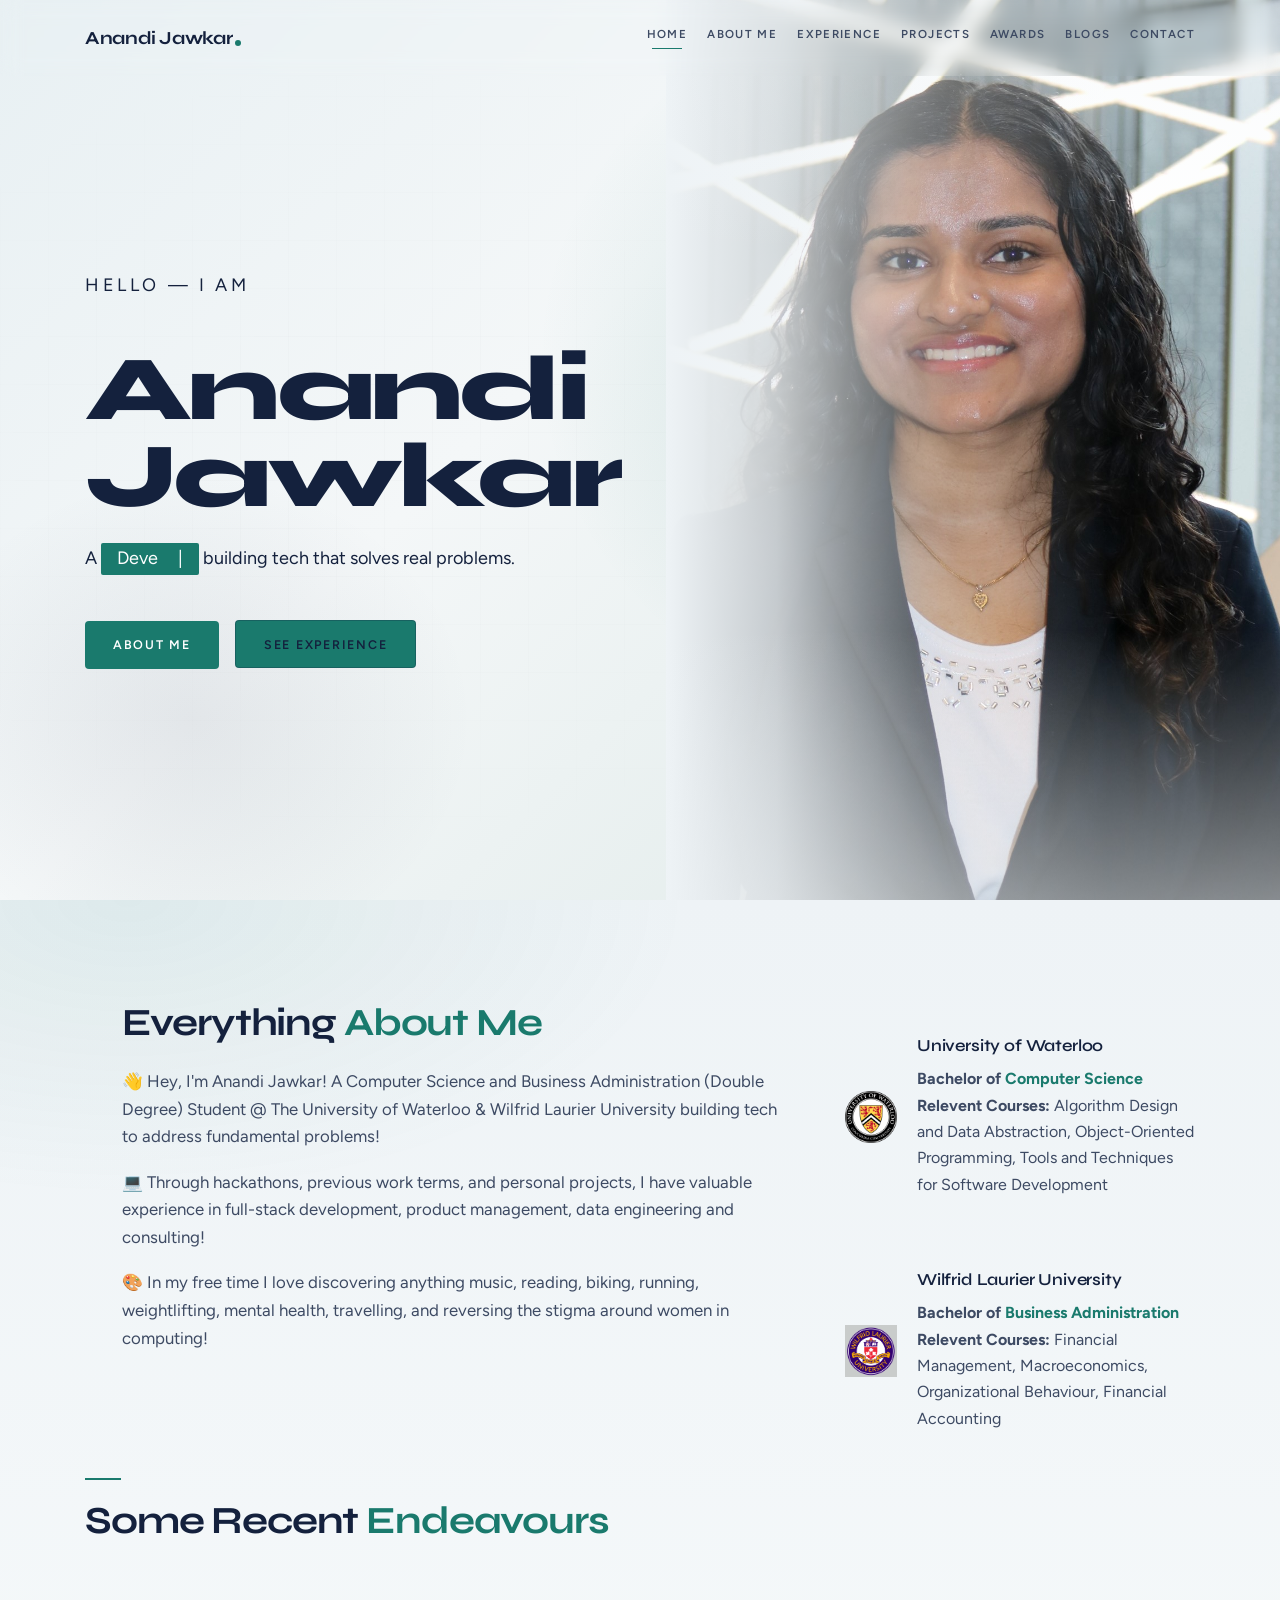
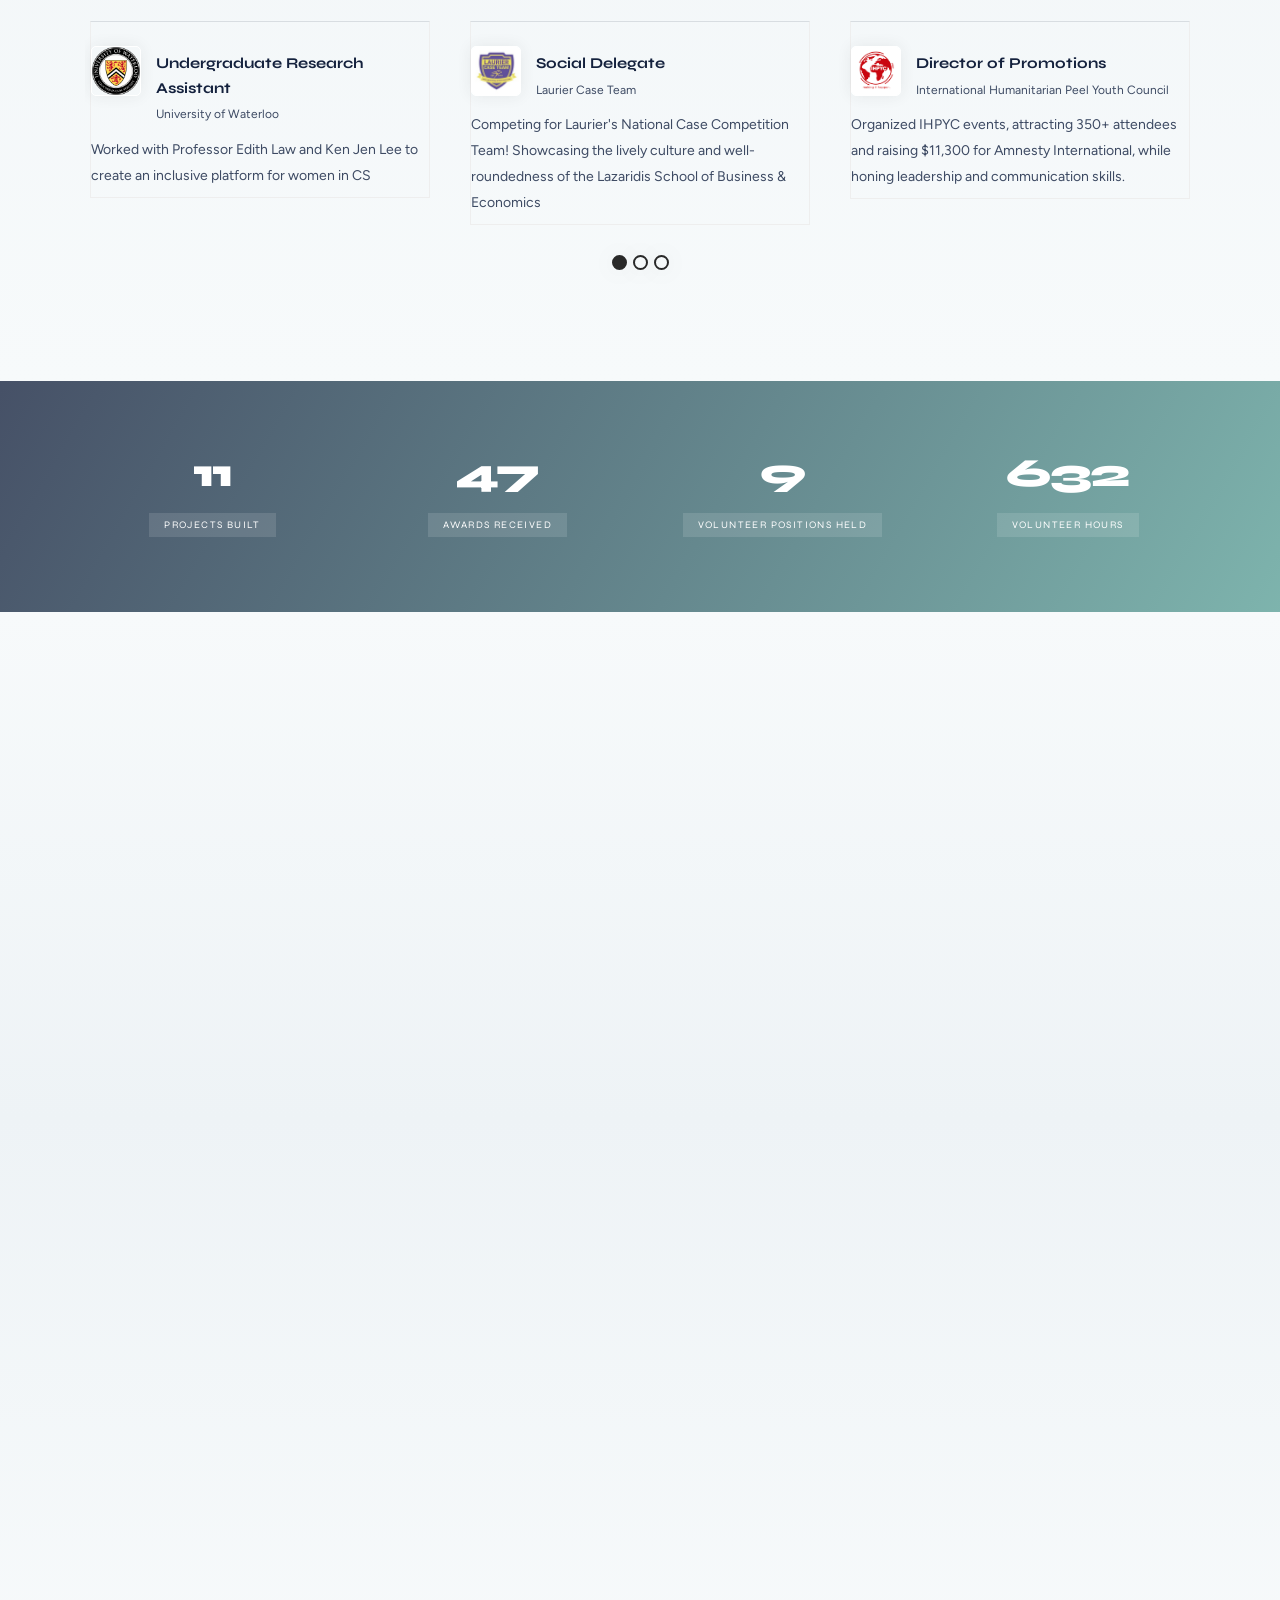
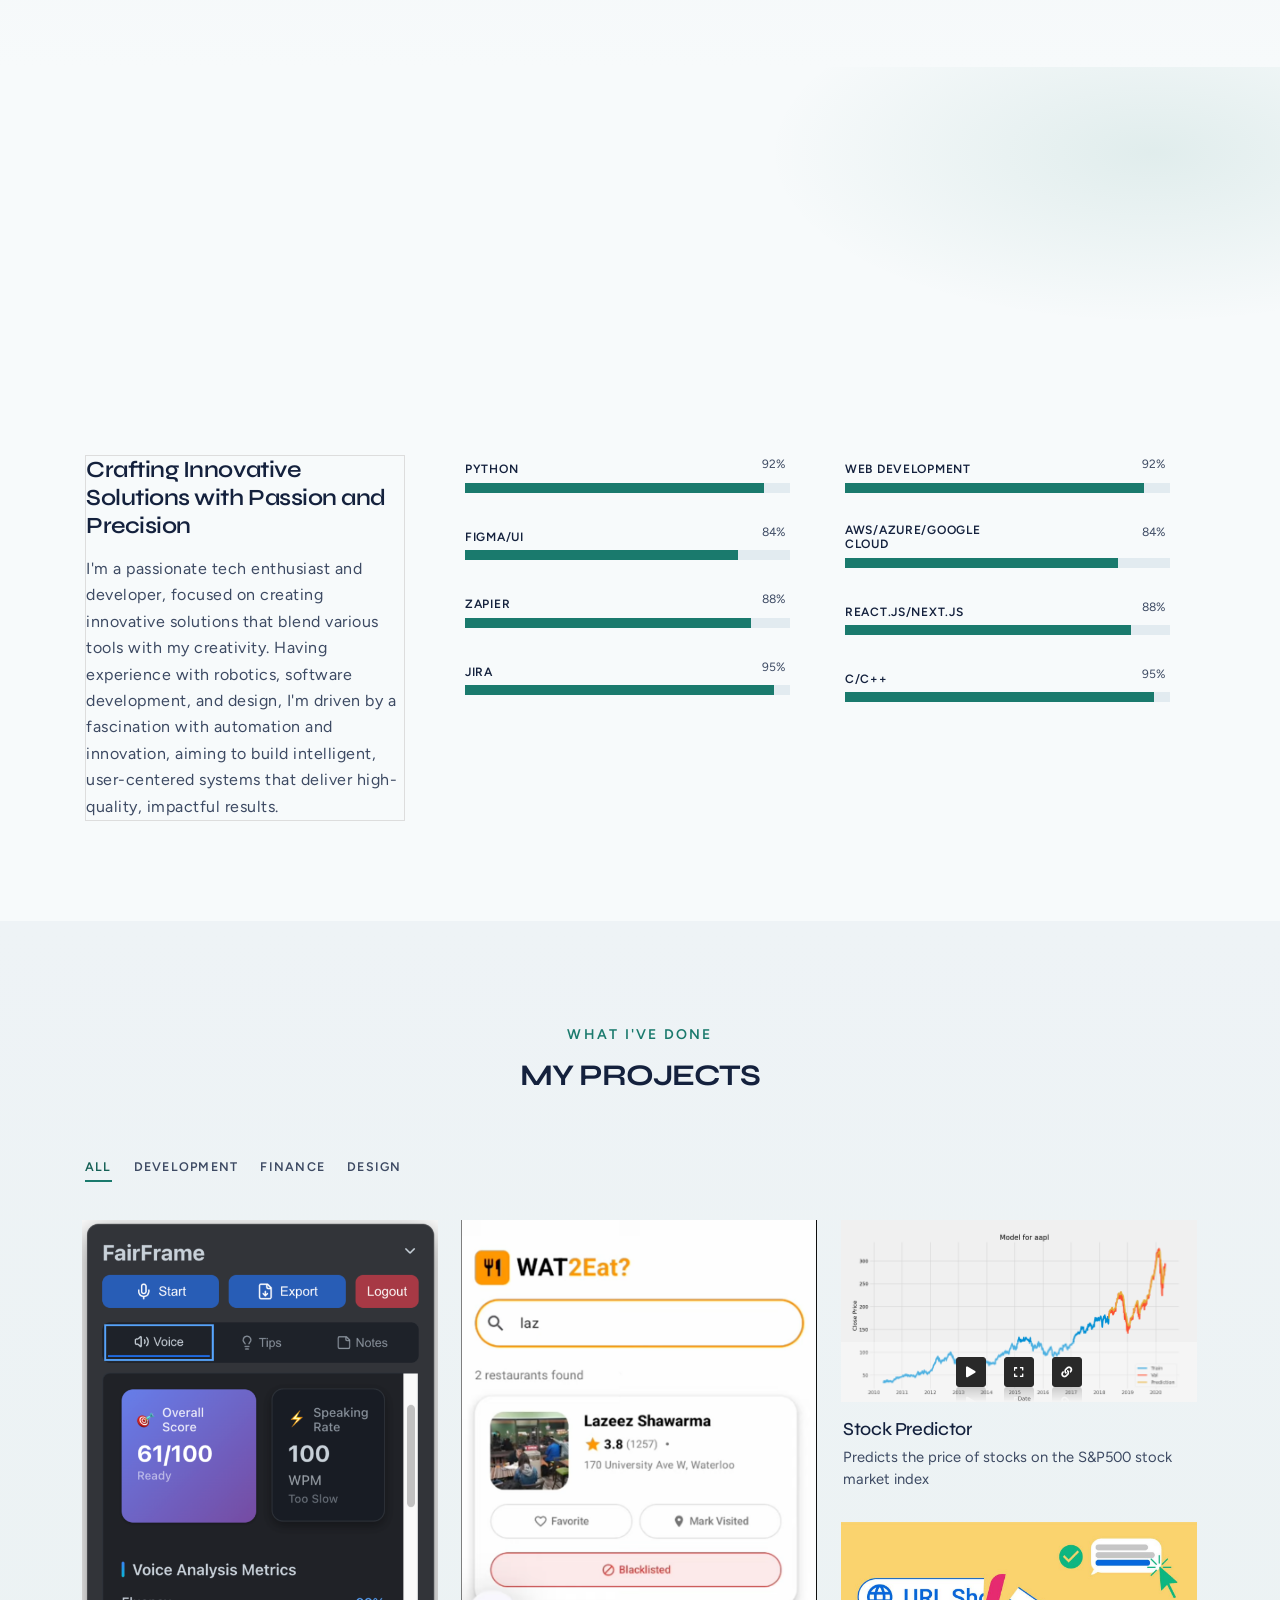
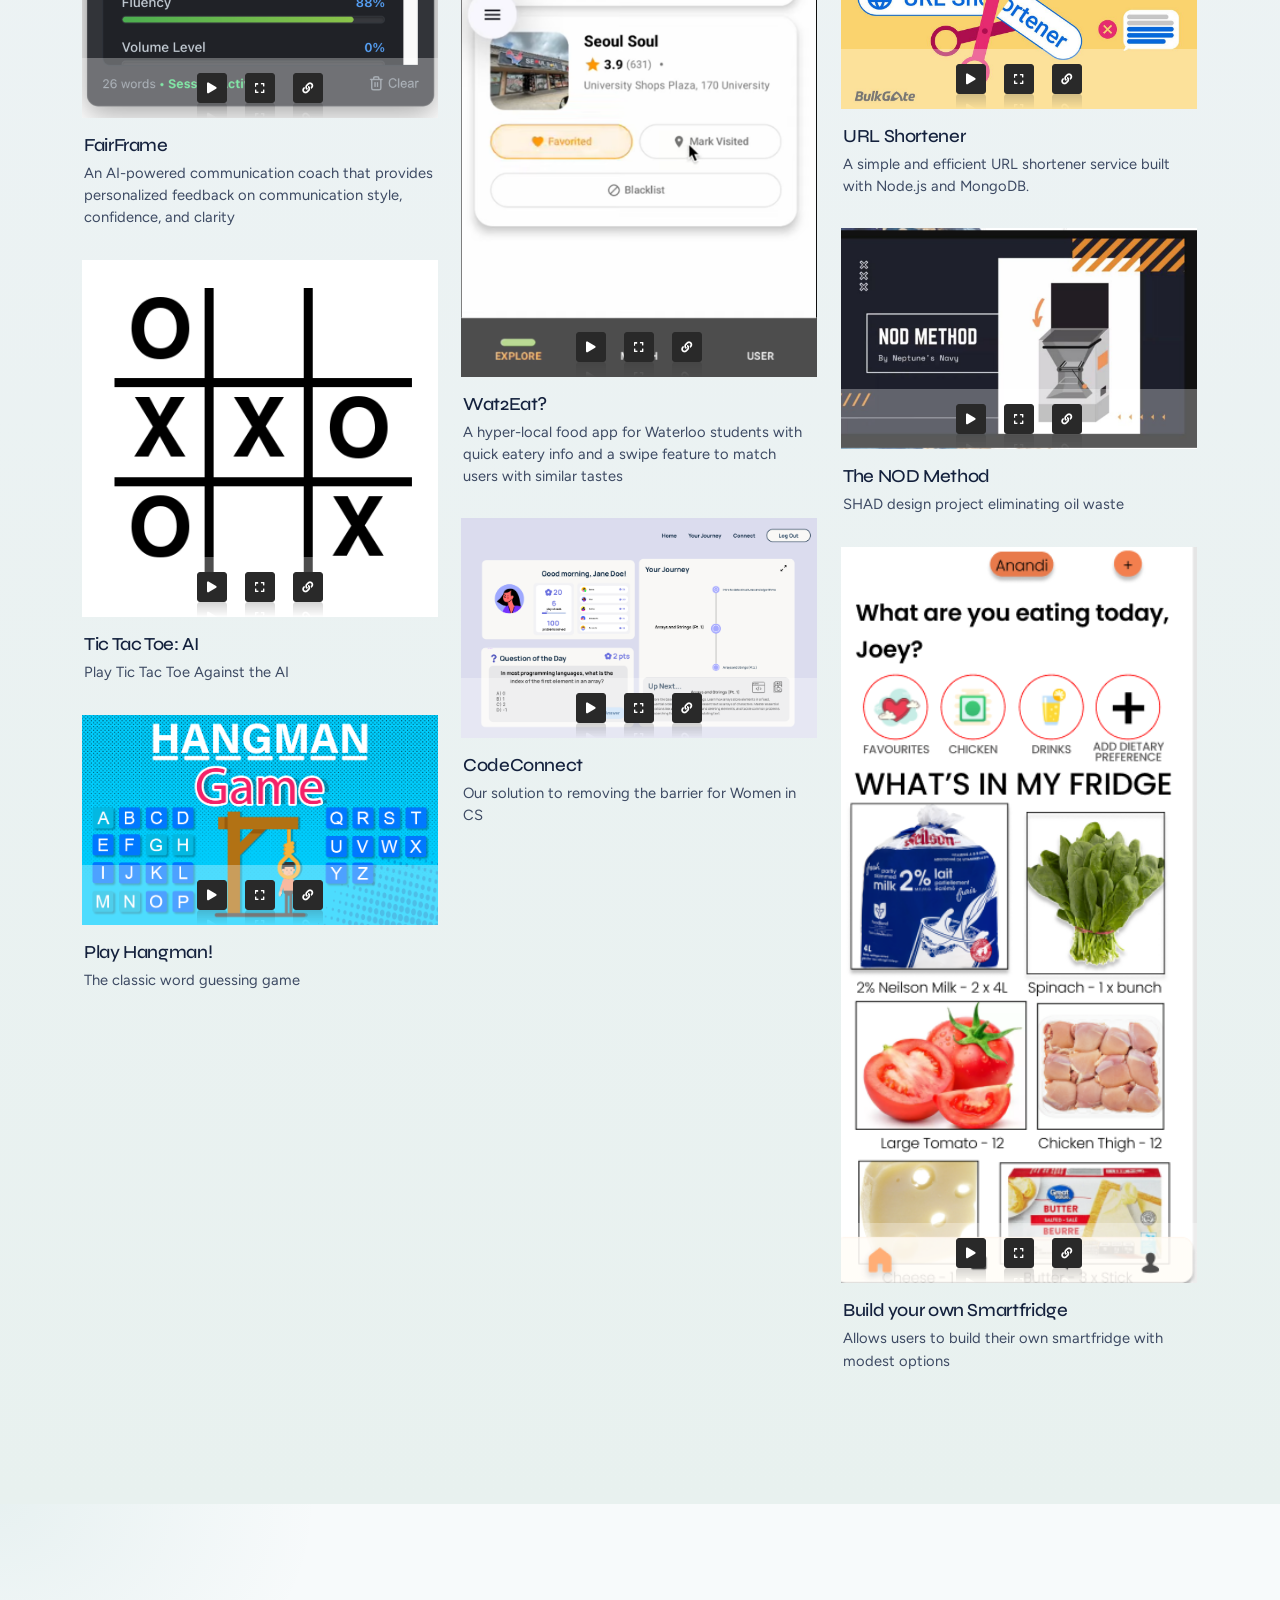
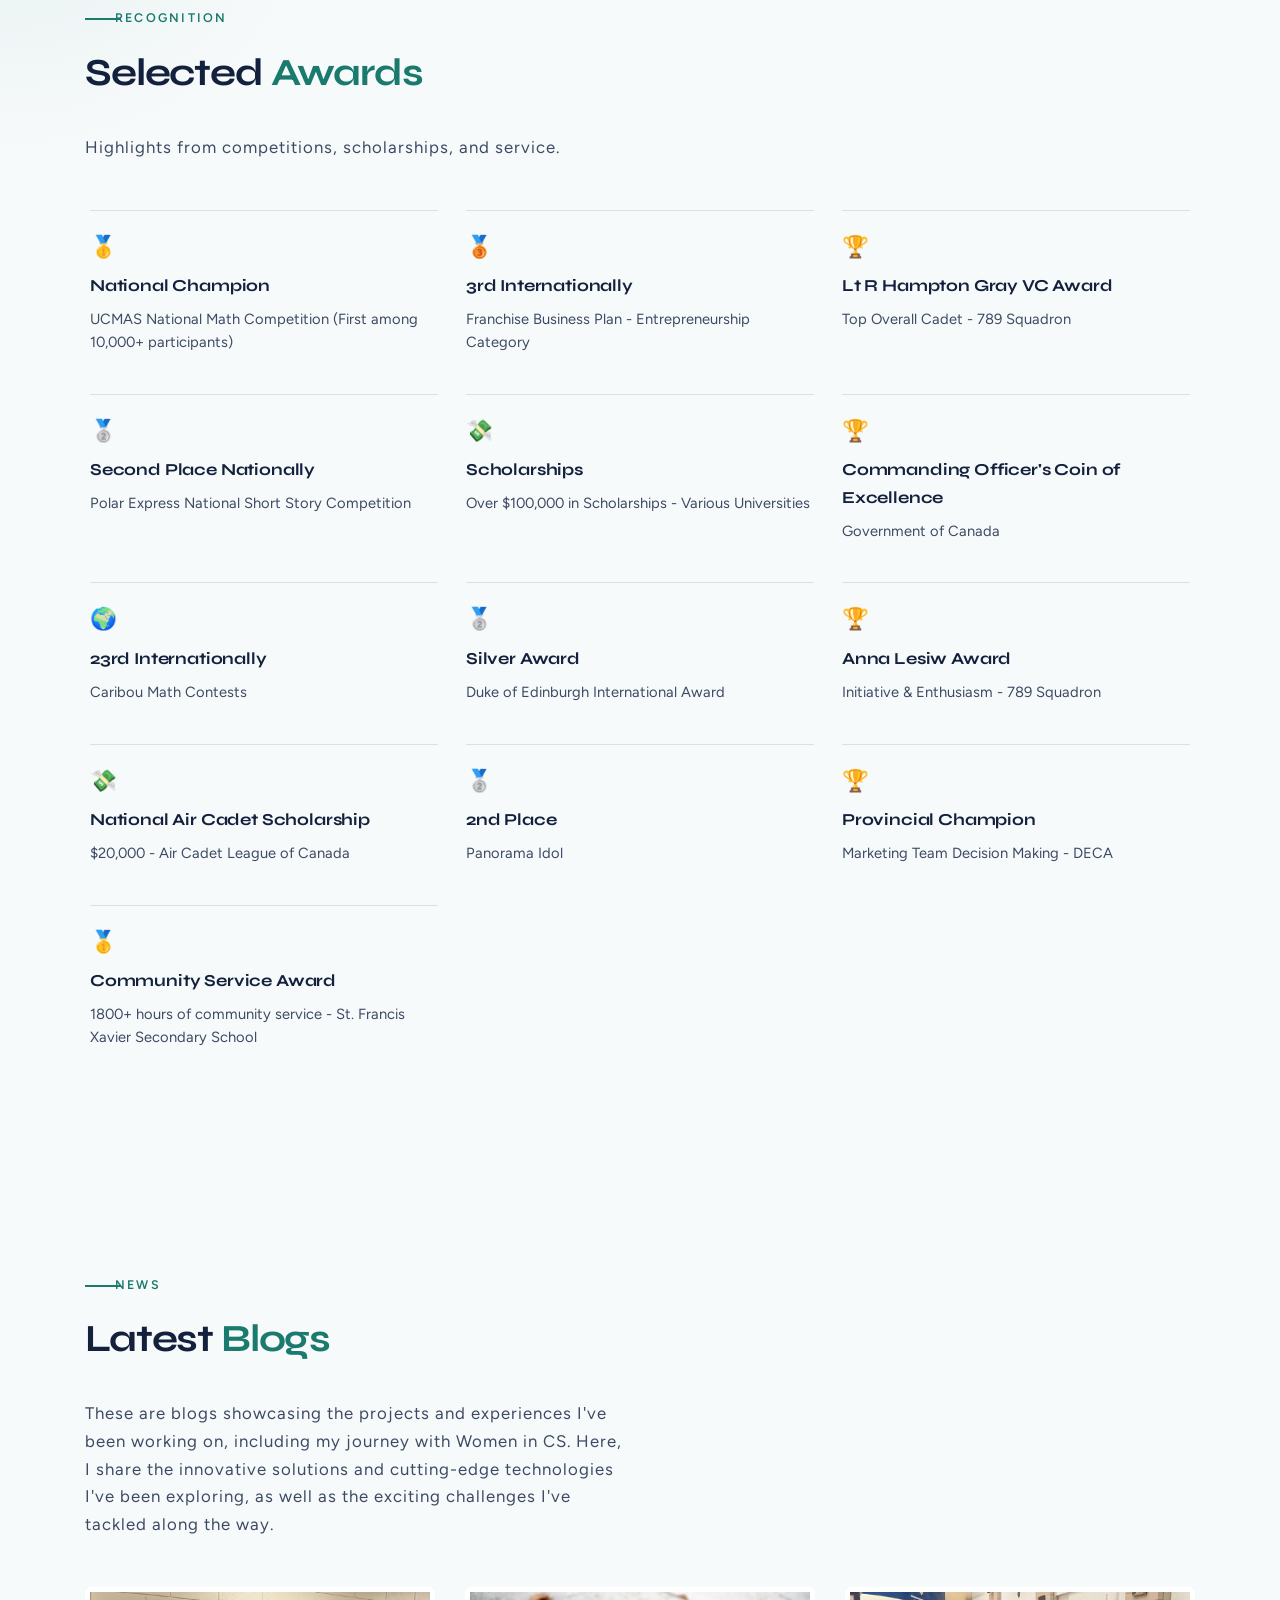
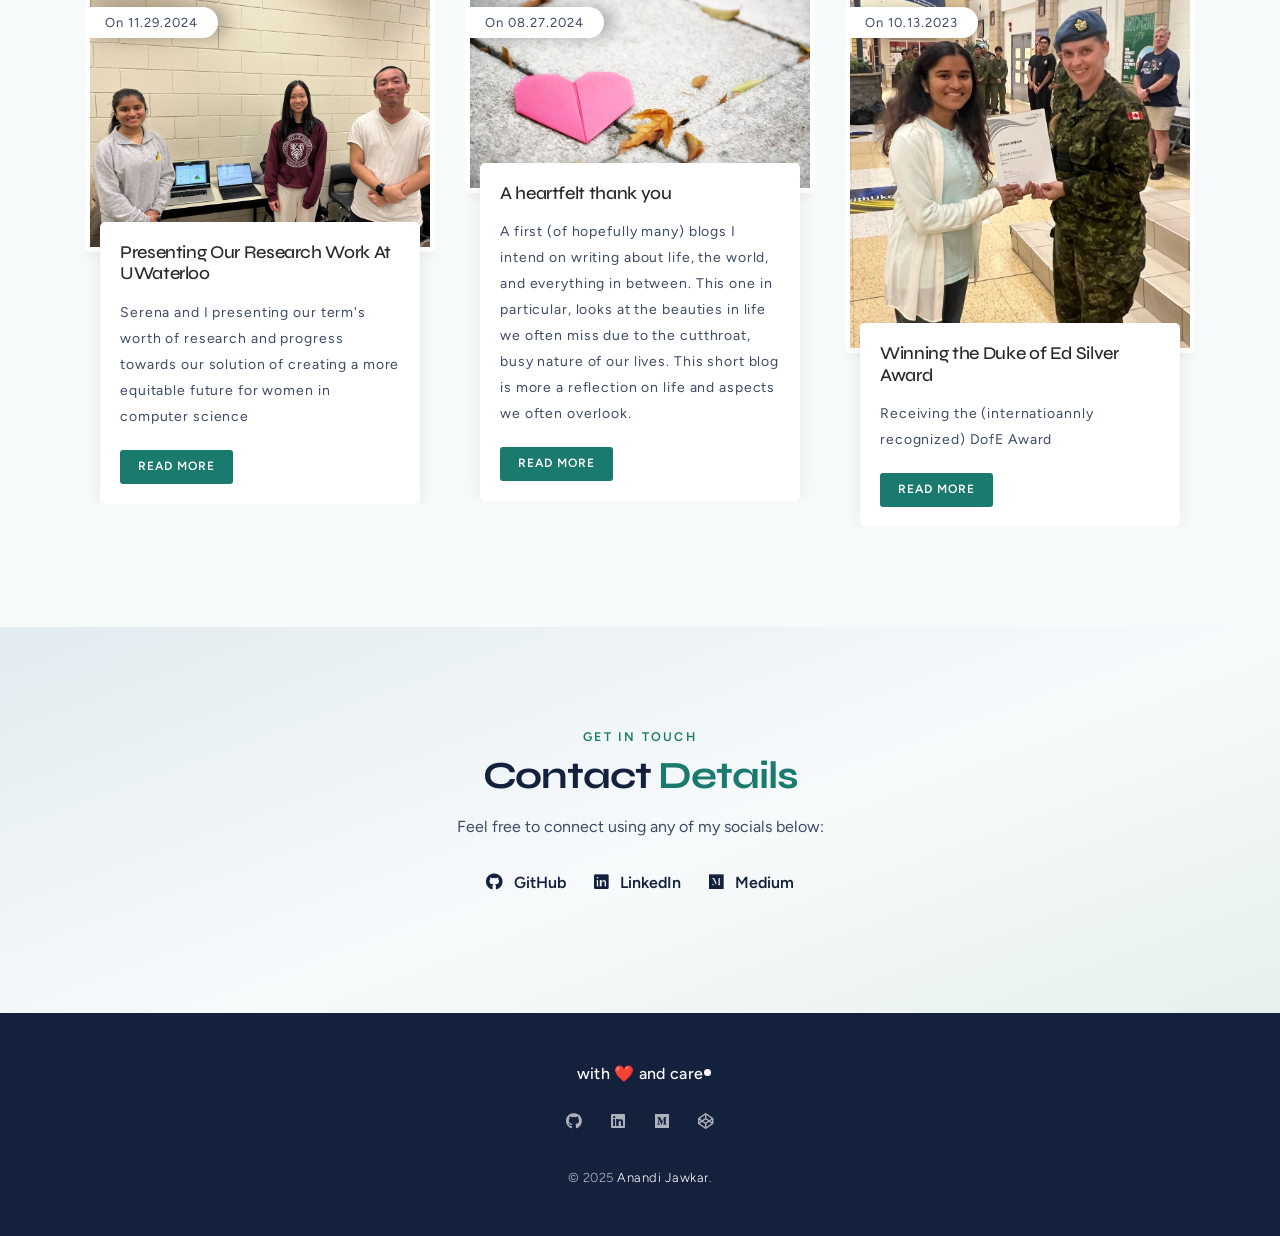
==== commit dd47f102: "Refresh portfolio experience and visual design. Add Tesla TPM role and restyle the site for a cleare" ====
--- a/index.html
+++ b/index.html
@@ -9,64 +9,26 @@
   <title>Anandi Jawkar's Portfolio</title>
   <!-- / -->
 	<style>
-  /* Critical CSS only - NO opacity hiding */
+  /* Critical CSS — portfolio filter interaction shell */
   .portfolio-section-01 { overflow: hidden; }
-  .gray-bg { background-color: #f8f9fa; }
-  
-  .portfolio-col {
-    height: 100%;
-    box-shadow: 0px 0px 15px rgba(51, 51, 51, 0.08);
-    padding: 10px;
-    background: #fff;
-    margin: 7px 10px;
-    border-radius: 5px;
-  }
-  
-  .portfolio-col .portfolio-img { position: relative; }
-  
-  .portfolio-col .portfolio-info {
-    padding-top: 18px;
-    padding-bottom: 5px;
-    text-align: center;
-  }
-  
-  .portfolio-col .portfolio-info h5 {
-    font-size: 18px;
-    letter-spacing: 0.5px;
-    color: #292929;
-    margin: 0 0px 8px;
-  }
-  
-  .portfolio-col .portfolio-info span {
-    display: inline-block;
-    font-size: 14px;
-  }
-  
-  .portfolio-filter ul {
-    margin: 0 0 15px 0;
-    padding: 0;
-    list-style-type: none;
-    text-align: center;
-  }
-  
-  .portfolio-filter li {
-    display: inline-block;
-    font-size: 12px;
-    color: #292929;
-    margin: 0 10px 0 0px;
-    padding: 10px 20px;
-    background: #fff;
-    border-radius: 2px;
-    border: 1px solid #ddd;
-    cursor: pointer;
-  }
-  
   .portfolio-cols-3 { margin: 0; padding: 0; }
-  .portfolio-cols-3 .portfolio-item { 
-    width: 33.33%; 
+  .portfolio-cols-3 .portfolio-item {
+    width: 33.33%;
     list-style-type: none;
   }
+  @media (max-width: 991px) {
+    .portfolio-cols-3 .portfolio-item { width: 50%; }
+  }
+  @media (max-width: 575px) {
+    .portfolio-cols-3 .portfolio-item { width: 100%; }
+  }
 </style>
+
+  <!-- Fonts -->
+  <link rel="preconnect" href="https://fonts.googleapis.com">
+  <link rel="preconnect" href="https://fonts.gstatic.com" crossorigin>
+  <link href="https://fonts.googleapis.com/css2?family=Figtree:ital,wght@0,400;0,500;0,600;0,700;1,400&family=Syne:wght@500;600;700;800&display=swap" rel="stylesheet">
+  <!-- / -->
 
   <!---Font Icon-->
   <link href="static/plugin/font-awesome/css/fontawesome-all.min.css" rel="stylesheet">
@@ -112,7 +74,7 @@
     <nav class="navbar header-nav-01 header-nav-white fixed-top navbar-expand-lg">
       <div class="container">
         <!-- Brand -->
-        <a class="navbar-brand" href="#">Anandi <span class="theme-bg"></span></a>
+        <a class="navbar-brand" href="#home">Anandi Jawkar<span class="theme-bg"></span></a>
         <!-- / -->
 
         <!-- Mobile Toggle -->
@@ -130,7 +92,8 @@
             <li><a class="nav-link" href="#about">About Me</a></li>
             <li><a class="nav-link" href="#experience">Experience</a></li>
             <li><a class="nav-link" href="#portfolio">Projects</a></li>           
-            <li><a class="nav-link" href="#blog">Awards</a></li>
+            <li><a class="nav-link" href="#awards">Awards</a></li>
+            <li><a class="nav-link" href="#blog">Blogs</a></li>
             <li><a class="nav-link" href="#contact">Contact</a></li>
           </ul>
         </div>
@@ -146,22 +109,24 @@
 
     <!-- Home Banner -->
     <section id="home" class="home-banner">
-      <div class="container">
+      <div class="home-banner-bg" aria-hidden="true"></div>
+      <div class="home-banner-photo" aria-hidden="true">
+        <img src="static/img/450x450.JPG" alt="">
+      </div>
+      <div class="container home-banner-inner">
         <div class="row full-screen align-items-center">
-          <div class="col-12 col-md-6  col-lg-8">
+          <div class="col-12 col-lg-7">
             <div class="home-text">
-              <h4>Hello World 👋 I am </h4>
-              <h5>Anandi Jawkar</h5>
-              <p>A <span class="theme-bg" id="type-it"></span></p>
+              <p class="home-kicker">Hello — I am</p>
+              <h1 class="home-name">Anandi Jawkar</h1>
+              <p class="home-lead">A <span class="theme-bg" id="type-it"></span> building tech that solves real problems.</p>
               <div class="btn-bar">
-                <a href="#about" class="m-btn m-btn-theme">About Me!</a>
-              </div> 
-            </div> <!-- home-text-center -->
-          </div> <!-- col -->
-          <div class="col-md-6 col-lg-4">
-          	<img src="static/img/450x450.JPG" title="" alt="">
+                <a href="#about" class="m-btn m-btn-theme">About Me</a>
+                <a href="#experience" class="m-btn m-btn-ghost">See Experience</a>
+              </div>
+            </div>
           </div>
-        </div> <!-- row -->
+        </div>
       </div>
     </section>
     <!-- Home Banner End -->
@@ -169,7 +134,7 @@
     <!-- About Start -->
   <section id="about" class="section gray-bg">
     <div class="container">
-        <div class="row">
+        <div class="row reveal">
 <!-- About Me Section -->
 <div class="col-md-12 col-lg-8">
     <div class="about-box">
@@ -398,20 +363,32 @@
         <div class="row">
             <div class="col-sm-12">
                 <div class="section-title">
+                    <label class="theme-after">Career</label>
                     <h2>Experience</h2>
-                </div>
-            </div>
-        </div>
-        <div class="row wow fadeInUp" data-wow-delay="0.3s">
+                    <p>Roles across product, engineering, and leadership.</p>
+                </div>
+            </div>
+        </div>
+        <div class="row reveal experience-grid">
             <!-- COLUMN 1 -->
             <div class="col-lg-4 col-md-6">
                 <!-- START SINGLE EXPERIENCE DESIGN AREA -->
                 <div class="single-experience">
+                    <h2>Technical Program Manager</h2>
+                    <span>September 2026 - Present</span>
+                    <img src="static/img/tesla.svg" alt="Tesla">
+                    <h3>Tesla, Austin</h3>
+                    <p>Cybertruck & Optimus Batteries🔋</p>
+                </div>
+                <!-- / END SINGLE EXPERIENCE DESIGN AREA -->
+
+                <!-- START SINGLE EXPERIENCE DESIGN AREA -->
+                <div class="single-experience">
                     <h2>Software Engineering Intern</h2>
-                    <span>January 2026 - Present</span>
+                    <span>January 2026 - April 2026</span>
                     <img src="static/img/good_start.svg" alt="Good Start Labs">
                     <h3>Good Start Labs, New York City</h3>
-                    <p>Incoming Winter 2026</p>
+                    <p>LLM Benchmark Evaluation Platform 🤖</p>
                 </div>
                 <!-- / END SINGLE EXPERIENCE DESIGN AREA -->
                 
@@ -847,14 +824,15 @@
     </section>
     <!-- Portfolio End -->
 
- <!-- Testimonial Section (Slider) -->
+ <!-- Awards -->
+<section id="awards" class="section awards-section">
 <div class="container">
     <div class="row">
         <div class="col-md-12 col-lg-12">
             <div class="section-title">
-                <label class="theme-after">Some of my</label>
-                <h2><span class="theme-color">Awards</span></h2>
-                <p><b>Over the years, I've won various awards including:</b></p>
+                <label class="theme-after">Recognition</label>
+                <h2>Selected <span class="theme-color">Awards</span></h2>
+                <p>Highlights from competitions, scholarships, and service.</p>
 	    </div>
 
 		    <div class="achievements-container">
@@ -906,12 +884,12 @@
         <div class="achievements-box">
             <div class="icon">💸</div>
             <div class="title">National Air Cadet Scholarship</div>
-            <div class="description\">$20,000 - Air Cadet League of Canada</div>
+            <div class="description">$20,000 - Air Cadet League of Canada</div>
         </div>
         <div class="achievements-box">
             <div class="icon">🥈</div>
             <div class="title">2nd Place</div>
-            <div class="description\">Panorama Idol</div>
+            <div class="description">Panorama Idol</div>
         </div>
         <div class="achievements-box">            
 	    <div class="icon">🏆</div>            
@@ -926,107 +904,8 @@
         </div>
     </div>
 </div>
-
-
-
-    <div class="row justify-content-center">
-        <div class="col-md-12">
-            <div id="client-slider-single" class="owl-carousel">
-                <div class="testimonial-col-01">
-                    <div class="user">
-                        <div class="img">
-                            <img src="static/img/100x100.jpg" alt="Jennifer Lutheran" title="Jennifer Lutheran" />
-                        </div>
-                        <div class="name">
-                            <span>Jennifer Lutheran</span>
-                            <label>CEO at Mrig</label>
-                        </div>
-                    </div>
-                    <div class="say">
-                        <p>Lorem Ipsum is simply dummy text of the printing and typesetting industry. Lorem Ipsum has been the industry's standard dummy text ever since the 1500s.</p>
-                    </div>
-                </div>
-
-                <div class="testimonial-col-01">
-                    <div class="user">
-                        <div class="img">
-                            <img src="static/img/100x100.jpg" alt="Martin Lutheran" title="Martin Lutheran" />
-                        </div>
-                        <div class="name">
-                            <span>Martin Lutheran</span>
-                            <label>CEO at AppLite</label>
-                        </div>
-                    </div>
-                    <div class="say">
-                        <p>Lorem Ipsum is simply dummy text of the printing and typesetting industry. Lorem Ipsum has been the industry's standard dummy text ever since the 1500s.</p>
-                    </div>
-                </div>
-
-                <div class="testimonial-col-01">
-                    <div class="user">
-                        <div class="img">
-                            <img src="static/img/100x100.jpg" alt="Brad Pitt" title="Brad Pitt" />
-                        </div>
-                        <div class="name">
-                            <span>Brad Pitt</span>
-                            <label>CEO at Amigo</label>
-                        </div>
-                    </div>
-                    <div class="say">
-                        <p>Lorem Ipsum is simply dummy text of the printing and typesetting industry. Lorem Ipsum has been the industry's standard dummy text ever since the 1500s.</p>
-                    </div>
-                </div>
-
-                <div class="testimonial-col-01">
-                    <div class="user">
-                        <div class="img">
-                            <img src="static/img/100x100.jpg" alt="Jennifer" title="Jennifer" />
-                        </div>
-                        <div class="name">
-                            <span>Jennifer</span>
-                            <label>CEO at Miki</label>
-                        </div>
-                    </div>
-                    <div class="say">
-                        <p>Lorem Ipsum is simply dummy text of the printing and typesetting industry. Lorem Ipsum has been the industry's standard dummy text ever since the 1500s.</p>
-                    </div>
-                </div>
-
-                <div class="testimonial-col-01">
-                    <div class="user">
-                        <div class="img">
-                            <img src="static/img/100x100.jpg" alt="Megan Fox" title="Megan Fox" />
-                        </div>
-                        <div class="name">
-                            <span>Megan Fox</span>
-                            <label>CEO at Invent</label>
-                        </div>
-                    </div>
-                    <div class="say">
-                        <p>Lorem Ipsum is simply dummy text of the printing and typesetting industry. Lorem Ipsum has been the industry's standard dummy text ever since the 1500s.</p>
-                    </div>
-                </div>
-
-                <div class="testimonial-col-01">
-                    <div class="user">
-                        <div class="img">
-                            <img src="static/img/100x100.jpg" alt="Salma Hayek" title="Salma Hayek" />
-                        </div>
-                        <div class="name">
-                            <span>Salma Hayek</span>
-                            <label>CEO at RedBell</label>
-                        </div>
-                    </div>
-                    <div class="say">
-                        <p>Lorem Ipsum is simply dummy text of the printing and typesetting industry. Lorem Ipsum has been the industry's standard dummy text ever since the 1500s.</p>
-                    </div>
-                </div>
-
-            </div> <!-- owl-carousel -->
-        </div>
-    </div>
-</div> <!-- container -->
-</section> <!-- About End -->
+</section>
+<!-- Awards End -->
 
      <!-- Blog Start -->
     <section id="blog" class="section blog-section gray-bg">
--- a/static/css/styles.css
+++ b/static/css/styles.css
@@ -19,58 +19,79 @@
 
 ----------------------------------*/
 
-@import url('https://fonts.googleapis.com/css?family=Poppins:100,100i,200,200i,300,300i,400,400i,500,500i,600,600i,700,700i,800,800i,900,900i');
+:root {
+  --ink: #14213d;
+  --ink-soft: #3d4a63;
+  --mist: #eef3f6;
+  --mist-deep: #e2ebf0;
+  --paper: #f7fafb;
+  --surface: rgba(255, 255, 255, 0.72);
+  --accent: #1a7a6d;
+  --accent-deep: #145f55;
+  --accent-soft: #d7ebe7;
+  --line: rgba(20, 33, 61, 0.12);
+  --font-display: "Syne", sans-serif;
+  --font-body: "Figtree", sans-serif;
+  --radius-sm: 4px;
+  --ease-out: cubic-bezier(0.22, 1, 0.36, 1);
+  --shadow-soft: 0 18px 40px rgba(20, 33, 61, 0.08);
+}
 
  body {
-    font-family: Arial, sans-serif;
+    font-family: var(--font-body);
     margin: 0;
     padding: 0;
-    background-color: #f9f9f9;
+    background-color: var(--paper);
 }
 
 .achievements-container {
     display: grid;
-    grid-template-columns: repeat(auto-fit, minmax(300px, 1fr));
-    gap: 20px;
-    padding: 20px;
-    max-width: 1200px;
+    grid-template-columns: repeat(auto-fit, minmax(260px, 1fr));
+    gap: 18px 28px;
+    padding: 0;
+    max-width: 1100px;
     margin: 0 auto;
 }
 
 .achievements-box {
-    background-color: #ffffff;
-    border-radius: 12px;
-    box-shadow: 0 4px 8px rgba(0, 0, 0, 0.1);
-    padding: 20px;
-    text-align: center;
-    transition: transform 0.3s, box-shadow 0.3s;
+    background: transparent;
+    border-radius: 0;
+    box-shadow: none;
+    padding: 18px 0 22px;
+    text-align: left;
+    border-top: 1px solid var(--line);
+    transition: transform 0.35s var(--ease-out), border-color 0.35s ease;
 }
 
 .achievements-box:hover {
-    transform: translateY(-5px);
-    box-shadow: 0 6px 12px rgba(0, 0, 0, 0.15);
+    transform: translateY(-3px);
+    border-color: var(--accent);
+    box-shadow: none;
 }
 
 .icon {
-    font-size: 2rem;
-    margin-bottom: 10px;
+    font-size: 1.35rem;
+    margin-bottom: 8px;
 }
 
 .title {
-    font-size: 1.2rem;
-    font-weight: bold;
-    margin-bottom: 10px;
-    color: #333333;
+    font-family: var(--font-display);
+    font-size: 1.05rem;
+    font-weight: 700;
+    margin-bottom: 8px;
+    color: var(--ink);
+    letter-spacing: -0.01em;
 }
 
 .description {
-    font-size: 0.9rem;
-    color: #666666;
+    font-size: 0.92rem;
+    color: var(--ink-soft);
+    line-height: 1.55;
 }
 
 @media (max-width: 600px) {
     .achievements-box {
-        padding: 15px;
+        padding: 14px 0 18px;
     }
 
     .title {
@@ -78,7 +99,7 @@
     }
 
     .description {
-        font-size: 0.8rem;
+        font-size: 0.85rem;
     }
 }
 
@@ -154,12 +175,13 @@
 * 02. Common
 -----------------------------------*/
 body {
-  font-family: 'Poppins', sans-serif;
+  font-family: var(--font-body);
   -webkit-font-smoothing: antialiased;
   font-smoothing: antialiased;
-  font-size: 14px;
-  line-height: 1.5;
-  color: #666666;
+  font-size: 16px;
+  line-height: 1.65;
+  color: var(--ink-soft);
+  background: var(--paper);
 }
 
 img {
@@ -182,7 +204,9 @@
 }
 
 .gray-bg {
-  background: #f7f6ff;
+  background:
+    radial-gradient(ellipse 80% 50% at 10% 0%, rgba(26, 122, 109, 0.08), transparent 55%),
+    linear-gradient(180deg, var(--mist) 0%, var(--paper) 100%);
 }
 
 /*---------------------------------
@@ -953,11 +977,11 @@
 }
 
 .home-banner {
-  background: #c8ced7;
+  background: var(--mist, #eef3f6);
 }
 
 .home-banner h4{
-  color: #292929;
+  color: var(--ink, #14213d);
   font-size: 16px;
   font-weight: 500;
   margin-bottom: 20px;
@@ -966,7 +990,7 @@
 }
 
 .home-banner h5 {
-  color: #292929;
+  color: var(--ink, #14213d);
   font-size: 80px;
   font-weight: 600;
   margin: 0 0 25px -6px;
@@ -975,17 +999,10 @@
   letter-spacing: 4px;
 }
 .home-banner p {
-  color: #292929;
+  color: var(--ink, #14213d);
   font-size: 18px;
   font-weight: 400;
   margin: 0 0 45px;
-  letter-spacing: 3px;
-  text-transform: uppercase;
-}
-.home-banner p span {
- text-transform: uppercase;
- color: #fff;
- padding: 0 5px;
 }
 
 @media(max-width: 1100px){
@@ -2026,11 +2043,7 @@
 /*-----------------------------------------
 * Contact Us
 -----------------------------------------*/
-/* Styling the section */
-.section {
-    padding: 60px 20px;
-    background-color: #f4f4f4;
-}
+/* Contact section spacing handled in Design Elevation */
 
 .contact-container {
     max-width: 1200px;
@@ -2200,12 +2213,823 @@
 .bg-center-left { background-position: center left; }
 .bg-fixed { background-attachment: fixed;  }
 
-
-
-
-
-
-
-
-
-
+/*-----------------------------------------
+*  Design Elevation — Ink & Tide
+-----------------------------------------*/
+
+html {
+  scroll-behavior: smooth;
+}
+
+h1, h2, h3, h4, h5, h6,
+.font-alt,
+.section-title h2,
+.section-title-01 h3,
+.home-name,
+.navbar-brand {
+  font-family: var(--font-display);
+}
+
+/* Undo flat global section override later in file */
+section.section,
+#about.section,
+#skill.section,
+#portfolio.section,
+#blog.section,
+#contact.section,
+#awards.section {
+  background-color: transparent;
+  padding-left: 0;
+  padding-right: 0;
+}
+
+.section {
+  padding: 100px 0;
+  position: relative;
+}
+
+@media (max-width: 991px) {
+  .section { padding: 70px 0; }
+}
+@media (max-width: 767px) {
+  .section { padding: 56px 0; }
+}
+
+.section-title {
+  margin-bottom: 48px;
+}
+
+.section-title h2 {
+  font-family: var(--font-display);
+  font-weight: 700;
+  color: var(--ink);
+  font-size: clamp(1.85rem, 3vw, 2.5rem);
+  letter-spacing: -0.03em;
+  line-height: 1.15;
+}
+
+.section-title label {
+  font-family: var(--font-body);
+  font-size: 0.78rem;
+  font-weight: 600;
+  letter-spacing: 0.18em;
+  text-transform: uppercase;
+  color: var(--accent);
+  margin-bottom: 12px;
+}
+
+.section-title label:after {
+  background: var(--accent);
+  width: 36px;
+  height: 2px;
+}
+
+.section-title p {
+  color: var(--ink-soft);
+  font-size: 1.05rem;
+  max-width: 36rem;
+  margin-top: 14px;
+}
+
+.section-title-01 span {
+  font-family: var(--font-body);
+  letter-spacing: 0.16em;
+  color: var(--accent);
+  font-weight: 600;
+}
+
+.section-title-01 h3 {
+  font-family: var(--font-display);
+  color: var(--ink);
+  letter-spacing: -0.03em;
+}
+
+/* Buttons */
+.m-btn {
+  height: 48px;
+  line-height: 48px;
+  padding: 0 28px;
+  font-family: var(--font-body);
+  font-size: 0.78rem;
+  letter-spacing: 0.14em;
+  font-weight: 600;
+  border-radius: var(--radius-sm);
+  transition: transform 0.35s var(--ease-out), background 0.3s ease, color 0.3s ease, box-shadow 0.35s ease;
+}
+
+.m-btn-theme {
+  background: var(--accent);
+  color: #fff;
+}
+
+.m-btn-theme:hover {
+  background: var(--accent-deep);
+  color: #fff;
+  transform: translateY(-2px);
+}
+
+.m-btn-ghost {
+  background: transparent;
+  color: var(--ink);
+  border: 1px solid rgba(20, 33, 61, 0.28);
+  margin-left: 12px;
+}
+
+.m-btn-ghost:hover {
+  border-color: var(--accent);
+  color: var(--accent-deep);
+  background: rgba(26, 122, 109, 0.06);
+  transform: translateY(-2px);
+}
+
+@media (max-width: 575px) {
+  .m-btn-ghost {
+    margin-left: 0;
+    margin-top: 12px;
+  }
+  .home-text .btn-bar .m-btn {
+    display: inline-block;
+  }
+}
+
+/* Header */
+.header-nav-01 {
+  padding: 18px 10px;
+  backdrop-filter: blur(10px);
+  -webkit-backdrop-filter: blur(10px);
+}
+
+.header-nav-01 .navbar-brand {
+  font-family: var(--font-display);
+  font-weight: 700;
+  font-size: 1.15rem;
+  letter-spacing: -0.02em;
+  color: var(--ink);
+}
+
+.header-nav-white .navbar-brand,
+.header-nav-white .navbar-nav .nav-link {
+  color: var(--ink);
+}
+
+.header-nav-01 .navbar-nav .nav-link {
+  font-family: var(--font-body);
+  font-size: 0.72rem;
+  font-weight: 600;
+  letter-spacing: 0.12em;
+  color: var(--ink-soft);
+}
+
+.header-nav-white .navbar-nav .nav-link:after {
+  background: var(--accent);
+}
+
+.header-nav-white.fixed-header {
+  background: rgba(247, 250, 251, 0.88);
+  backdrop-filter: blur(14px);
+  -webkit-backdrop-filter: blur(14px);
+  box-shadow: 0 1px 0 var(--line);
+}
+
+.header-nav-white .navbar-toggler span {
+  background: var(--ink);
+}
+
+/*-------- Hero: full-bleed composition --------*/
+.home-banner {
+  position: relative;
+  overflow: hidden;
+  background: var(--mist);
+  min-height: 100vh;
+}
+
+.home-banner-bg {
+  position: absolute;
+  inset: 0;
+  background:
+    radial-gradient(ellipse 55% 70% at 75% 40%, rgba(26, 122, 109, 0.18), transparent 60%),
+    radial-gradient(ellipse 40% 50% at 15% 80%, rgba(20, 33, 61, 0.08), transparent 55%),
+    linear-gradient(135deg, #e8f0f3 0%, #f4f7f8 42%, #dce8e6 100%);
+  z-index: 0;
+}
+
+.home-banner-bg::after {
+  content: "";
+  position: absolute;
+  inset: 0;
+  opacity: 0.35;
+  background-image:
+    linear-gradient(rgba(20, 33, 61, 0.035) 1px, transparent 1px),
+    linear-gradient(90deg, rgba(20, 33, 61, 0.035) 1px, transparent 1px);
+  background-size: 48px 48px;
+  mask-image: radial-gradient(ellipse 70% 70% at 30% 50%, #000 20%, transparent 75%);
+}
+
+.home-banner-photo {
+  position: absolute;
+  top: 0;
+  right: 0;
+  width: min(48vw, 640px);
+  height: 100%;
+  z-index: 1;
+  pointer-events: none;
+}
+
+.home-banner-photo img {
+  width: 100%;
+  height: 100%;
+  object-fit: cover;
+  object-position: center top;
+  display: block;
+  filter: saturate(0.92) contrast(1.02);
+}
+
+.home-banner-photo::before {
+  content: "";
+  position: absolute;
+  inset: 0;
+  z-index: 1;
+  background: linear-gradient(
+    90deg,
+    var(--mist) 0%,
+    rgba(238, 243, 246, 0.82) 18%,
+    rgba(238, 243, 246, 0.2) 48%,
+    transparent 72%
+  );
+}
+
+.home-banner-photo::after {
+  content: "";
+  position: absolute;
+  inset: 0;
+  z-index: 1;
+  background: linear-gradient(
+    180deg,
+    rgba(238, 243, 246, 0.35) 0%,
+    transparent 28%,
+    transparent 70%,
+    rgba(238, 243, 246, 0.55) 100%
+  );
+}
+
+.home-banner-inner {
+  position: relative;
+  z-index: 2;
+}
+
+.home-banner .home-text {
+  max-width: 34rem;
+  padding: 120px 0 80px;
+}
+
+.home-kicker {
+  font-family: var(--font-body);
+  font-size: 0.85rem;
+  font-weight: 600;
+  letter-spacing: 0.2em;
+  text-transform: uppercase;
+  color: var(--accent-deep);
+  margin: 0 0 18px;
+  opacity: 0;
+  animation: riseIn 0.9s var(--ease-out) 0.15s forwards;
+}
+
+.home-name {
+  font-family: var(--font-display);
+  font-size: clamp(3rem, 8vw, 5.75rem);
+  font-weight: 800;
+  line-height: 0.95;
+  letter-spacing: -0.04em;
+  color: var(--ink);
+  margin: 0 0 22px;
+  text-transform: none;
+  opacity: 0;
+  animation: riseIn 1s var(--ease-out) 0.32s forwards;
+}
+
+.home-lead {
+  font-family: var(--font-body);
+  font-size: clamp(1.05rem, 2vw, 1.25rem);
+  font-weight: 500;
+  letter-spacing: 0;
+  text-transform: none;
+  color: var(--ink-soft);
+  margin: 0 0 36px;
+  line-height: 1.55;
+  max-width: 28rem;
+  opacity: 0;
+  animation: riseIn 1s var(--ease-out) 0.48s forwards;
+}
+
+.home-lead span,
+.home-banner p span.theme-bg {
+  text-transform: none;
+  color: #fff;
+  padding: 2px 8px;
+  border-radius: 2px;
+  display: inline-block;
+  background: var(--accent);
+}
+
+.home-banner .btn-bar {
+  opacity: 0;
+  animation: riseIn 1s var(--ease-out) 0.62s forwards;
+}
+
+/* Legacy selectors still used by theme */
+.home-banner h4,
+.home-banner h5,
+.home-banner p {
+  color: var(--ink);
+}
+
+@keyframes riseIn {
+  from {
+    opacity: 0;
+    transform: translateY(28px);
+  }
+  to {
+    opacity: 1;
+    transform: translateY(0);
+  }
+}
+
+@media (max-width: 991px) {
+  .home-banner-photo {
+    width: 100%;
+    opacity: 0.28;
+  }
+  .home-banner-photo::before {
+    background: linear-gradient(
+      180deg,
+      rgba(238, 243, 246, 0.92) 0%,
+      rgba(238, 243, 246, 0.75) 45%,
+      rgba(238, 243, 246, 0.9) 100%
+    );
+  }
+  .home-banner .home-text {
+    padding: 130px 0 70px;
+    max-width: 100%;
+  }
+}
+
+@media (max-width: 767px) {
+  .home-name {
+    font-size: clamp(2.6rem, 12vw, 3.4rem);
+  }
+  .home-banner .home-text {
+    margin: 0;
+    padding: 120px 0 60px;
+  }
+}
+
+/* About */
+.about-me h2 {
+  font-family: var(--font-display);
+  font-size: clamp(1.9rem, 3vw, 2.4rem);
+  letter-spacing: -0.03em;
+  color: var(--ink);
+  margin-bottom: 22px;
+}
+
+.about-me p {
+  font-size: 1.05rem;
+  color: var(--ink-soft);
+  margin-bottom: 1.1rem;
+}
+
+.feature-box {
+  padding: 8px 0 8px 72px;
+  margin: 28px 0;
+  border-left: none;
+}
+
+.feature-box h5 {
+  font-family: var(--font-display);
+  font-size: 1.05rem;
+  color: var(--ink);
+  letter-spacing: -0.01em;
+}
+
+.feature-box img {
+  border-radius: 0;
+  width: 52px;
+  height: 52px;
+}
+
+.testimonial-col-01 {
+  background: transparent;
+  border-top: 1px solid var(--line);
+  box-shadow: none;
+  border-radius: 0;
+  padding: 24px 8px 8px 0;
+}
+
+.testimonial-col-01 .name span {
+  font-family: var(--font-display);
+  font-weight: 700;
+  color: var(--ink);
+}
+
+/* Counter band */
+.counter-section {
+  position: relative;
+  padding: 72px 0;
+}
+
+.counter-section::before {
+  content: "";
+  position: absolute;
+  inset: 0;
+  background: linear-gradient(120deg, rgba(20, 33, 61, 0.78), rgba(26, 122, 109, 0.55));
+}
+
+.counter-section .container {
+  position: relative;
+  z-index: 1;
+}
+
+.counter-section .counter-col .count {
+  font-family: var(--font-display);
+  font-weight: 800;
+  letter-spacing: -0.03em;
+}
+
+.counter-section .counter-col h6 {
+  background: rgba(255, 255, 255, 0.12);
+  border-radius: 0;
+  letter-spacing: 0.14em;
+}
+
+/* Experience — de-carded list rhythm */
+.work-experience-area {
+  background:
+    linear-gradient(180deg, var(--paper) 0%, var(--mist) 48%, var(--paper) 100%);
+  padding: 100px 0;
+}
+
+.work-experience-area .section-title h2 {
+  margin-top: 0;
+  color: var(--ink);
+  text-align: left;
+  font-family: var(--font-display);
+  font-weight: 700;
+}
+
+.single-experience {
+  background: transparent;
+  border-radius: 0;
+  box-shadow: none;
+  border-top: 1px solid var(--line);
+  padding: 28px 64px 28px 0;
+  margin-bottom: 8px;
+  height: auto;
+  min-height: 0;
+  transition: transform 0.4s var(--ease-out), border-color 0.35s ease, padding-left 0.4s var(--ease-out);
+}
+
+.single-experience:hover {
+  transform: none;
+  border-color: var(--accent);
+  padding-left: 10px;
+}
+
+.single-experience h2 {
+  font-family: var(--font-display);
+  font-size: 0.95rem;
+  font-weight: 700;
+  letter-spacing: 0.04em;
+  color: var(--ink);
+  padding-right: 56px;
+}
+
+.single-experience span {
+  color: var(--accent-deep);
+  font-weight: 600;
+  font-size: 0.82rem;
+  letter-spacing: 0.02em;
+  padding-right: 56px;
+}
+
+.single-experience h3 {
+  font-family: var(--font-body);
+  font-size: 1rem;
+  font-weight: 600;
+  color: var(--ink-soft);
+  margin: 10px 0 8px;
+}
+
+.single-experience p {
+  font-size: 0.98rem;
+  color: var(--ink-soft);
+  margin-bottom: 0;
+  line-height: 1.5;
+}
+
+.single-experience img {
+  top: 28px;
+  right: 0;
+  width: 44px;
+  max-height: 44px;
+  object-fit: contain;
+}
+
+/* Skills */
+.skill-section {
+  background:
+    radial-gradient(ellipse 60% 40% at 90% 10%, rgba(26, 122, 109, 0.1), transparent 50%),
+    var(--paper);
+}
+
+.skill-left {
+  padding: 0;
+  background: transparent;
+  box-shadow: none;
+}
+
+.skill-left h3 {
+  font-family: var(--font-display);
+  color: var(--ink);
+  letter-spacing: -0.02em;
+  font-size: 1.45rem;
+  margin-bottom: 16px;
+}
+
+.progress-lt h6 {
+  font-family: var(--font-body);
+  font-weight: 600;
+  letter-spacing: 0.06em;
+  color: var(--ink);
+}
+
+.progress {
+  background: var(--mist-deep);
+  border-radius: 0;
+  height: 4px;
+  overflow: visible;
+}
+
+.progress-bar {
+  border-radius: 0;
+  transition: width 1.1s var(--ease-out);
+}
+
+/* Portfolio — keep interactive containers, soften chrome */
+.portfolio-section-01.gray-bg,
+#portfolio.gray-bg {
+  background:
+    linear-gradient(180deg, var(--mist) 0%, #e8f1ef 100%);
+}
+
+.portfolio-filter ul {
+  margin: 0 0 28px;
+  padding: 0;
+  list-style: none;
+  text-align: left;
+}
+
+.portfolio-filter li {
+  display: inline-block;
+  font-family: var(--font-body);
+  font-size: 0.78rem;
+  font-weight: 600;
+  letter-spacing: 0.1em;
+  text-transform: uppercase;
+  color: var(--ink-soft);
+  margin: 0 18px 10px 0;
+  padding: 0 0 6px;
+  background: transparent;
+  border: none;
+  border-bottom: 2px solid transparent;
+  border-radius: 0;
+  cursor: pointer;
+  transition: color 0.25s ease, border-color 0.25s ease;
+}
+
+.portfolio-filter li:hover,
+.portfolio-filter li.active {
+  color: var(--accent-deep);
+  border-bottom-color: var(--accent);
+  background: transparent;
+}
+
+.portfolio-col {
+  height: 100%;
+  box-shadow: none;
+  padding: 0;
+  background: transparent;
+  margin: 0 12px 28px;
+  border-radius: 0;
+  transition: transform 0.45s var(--ease-out);
+}
+
+.portfolio-col:hover {
+  transform: translateY(-4px);
+}
+
+.portfolio-col .portfolio-img {
+  position: relative;
+  overflow: hidden;
+}
+
+.portfolio-col .portfolio-img img {
+  transition: transform 0.7s var(--ease-out);
+  width: 100%;
+}
+
+.portfolio-col:hover .portfolio-img img {
+  transform: scale(1.04);
+}
+
+.portfolio-col .portfolio-info {
+  padding: 16px 2px 4px;
+  text-align: left;
+}
+
+.portfolio-col .portfolio-info h5 {
+  font-family: var(--font-display);
+  font-size: 1.15rem;
+  letter-spacing: -0.02em;
+  color: var(--ink);
+  margin: 0 0 6px;
+}
+
+.portfolio-col .portfolio-info span {
+  display: block;
+  font-size: 0.92rem;
+  color: var(--ink-soft);
+  line-height: 1.5;
+}
+
+/* Awards */
+.awards-section {
+  background:
+    radial-gradient(ellipse 50% 40% at 0% 0%, rgba(26, 122, 109, 0.07), transparent 50%),
+    var(--paper);
+}
+
+/* Blog */
+.blog-section.gray-bg {
+  background: var(--mist);
+}
+
+.blog-item {
+  background: transparent;
+  box-shadow: none;
+  border-radius: 0;
+  overflow: hidden;
+}
+
+.blog-item .blog-img {
+  overflow: hidden;
+}
+
+.blog-item .blog-img img {
+  transition: transform 0.7s var(--ease-out);
+  width: 100%;
+}
+
+.blog-item:hover .blog-img img {
+  transform: scale(1.03);
+}
+
+.blog-content h4,
+.blog-content h4 a {
+  font-family: var(--font-display);
+  color: var(--ink);
+  letter-spacing: -0.02em;
+}
+
+.blog-content .more {
+  border-radius: var(--radius-sm);
+  letter-spacing: 0.08em;
+  font-size: 0.72rem;
+  font-weight: 600;
+  padding: 8px 16px;
+  display: inline-block;
+  margin-top: 8px;
+  transition: transform 0.3s var(--ease-out), background 0.3s ease;
+}
+
+.blog-content .more:hover {
+  transform: translateY(-2px);
+  background: var(--accent-deep);
+}
+
+/* Contact */
+#contact.section {
+  background:
+    linear-gradient(160deg, var(--mist-deep) 0%, var(--paper) 55%, #e6f0ee 100%);
+  padding: 100px 0;
+}
+
+.contact-title label {
+  font-family: var(--font-body);
+  font-size: 0.78rem;
+  letter-spacing: 0.18em;
+  color: var(--accent);
+}
+
+.contact-title h2 {
+  font-family: var(--font-display);
+  color: var(--ink);
+  letter-spacing: -0.03em;
+  font-size: clamp(1.9rem, 3vw, 2.4rem);
+}
+
+.contact-title p {
+  color: var(--ink-soft);
+}
+
+.social-links {
+  gap: 28px;
+  flex-wrap: wrap;
+}
+
+.social-links a {
+  font-family: var(--font-body);
+  font-size: 1rem;
+  font-weight: 600;
+  color: var(--ink);
+  background: transparent;
+  border-radius: 0;
+  padding: 8px 0;
+  border-bottom: 2px solid transparent;
+  transition: color 0.25s ease, border-color 0.25s ease, transform 0.3s var(--ease-out);
+}
+
+.social-links a:hover {
+  background: transparent;
+  color: var(--accent-deep);
+  border-bottom-color: var(--accent);
+  transform: translateY(-2px);
+}
+
+/* Footer */
+.footer {
+  background: var(--ink);
+  padding: 48px 0;
+}
+
+.footer .footer-logo {
+  font-family: var(--font-body);
+  font-size: 1rem;
+  font-weight: 500;
+  letter-spacing: 0.02em;
+}
+
+.footer .social-icons li a {
+  color: rgba(255, 255, 255, 0.65);
+  transition: color 0.25s ease, transform 0.3s var(--ease-out);
+}
+
+.footer .social-icons li a:hover {
+  color: #fff;
+  transform: translateY(-2px);
+}
+
+/* Scroll reveal */
+.reveal {
+  opacity: 0;
+  transform: translateY(36px);
+  transition: opacity 0.85s var(--ease-out), transform 0.85s var(--ease-out);
+}
+
+.reveal.is-visible {
+  opacity: 1;
+  transform: translateY(0);
+}
+
+.experience-grid .single-experience {
+  opacity: 0;
+  transform: translateY(24px);
+  transition: opacity 0.7s var(--ease-out), transform 0.7s var(--ease-out), border-color 0.35s ease, padding-left 0.4s var(--ease-out);
+}
+
+.experience-grid.is-visible .single-experience {
+  opacity: 1;
+  transform: translateY(0);
+}
+
+.experience-grid.is-visible .col-lg-4:nth-child(1) .single-experience:nth-child(1) { transition-delay: 0.05s; }
+.experience-grid.is-visible .col-lg-4:nth-child(1) .single-experience:nth-child(2) { transition-delay: 0.12s; }
+.experience-grid.is-visible .col-lg-4:nth-child(1) .single-experience:nth-child(3) { transition-delay: 0.19s; }
+.experience-grid.is-visible .col-lg-4:nth-child(2) .single-experience:nth-child(1) { transition-delay: 0.1s; }
+.experience-grid.is-visible .col-lg-4:nth-child(2) .single-experience:nth-child(2) { transition-delay: 0.17s; }
+.experience-grid.is-visible .col-lg-4:nth-child(3) .single-experience:nth-child(1) { transition-delay: 0.15s; }
+.experience-grid.is-visible .col-lg-4:nth-child(3) .single-experience:nth-child(2) { transition-delay: 0.22s; }
+
+@media (prefers-reduced-motion: reduce) {
+  .home-kicker,
+  .home-name,
+  .home-lead,
+  .home-banner .btn-bar,
+  .reveal,
+  .experience-grid .single-experience {
+    animation: none !important;
+    opacity: 1 !important;
+    transform: none !important;
+    transition: none !important;
+  }
+}
+
--- a/static/css/color/default.css
+++ b/static/css/color/default.css
@@ -1,9 +1,9 @@
 ::selection {
-  background-color:#4169e1;
+  background-color: #1a7a6d;
   color: #fff;
 }
 ::-moz-selection {
-  background-color:#4169e1;
+  background-color: #1a7a6d;
   color: #fff;
 }
 
@@ -11,15 +11,15 @@
 header .k-navbar-nav li a.active,
 header .k-navbar-nav li a:hover,
 .theme-color {
-  color:#4169e1;
+  color: #1a7a6d;
 }
 
 .theme-border {
-	border-color: #4169e1;
+	border-color: #1a7a6d;
 }
 
 .m-btn,
 .theme-after:after,
 .theme-bg {
-  background: #4169e1;
+  background: #1a7a6d;
 }
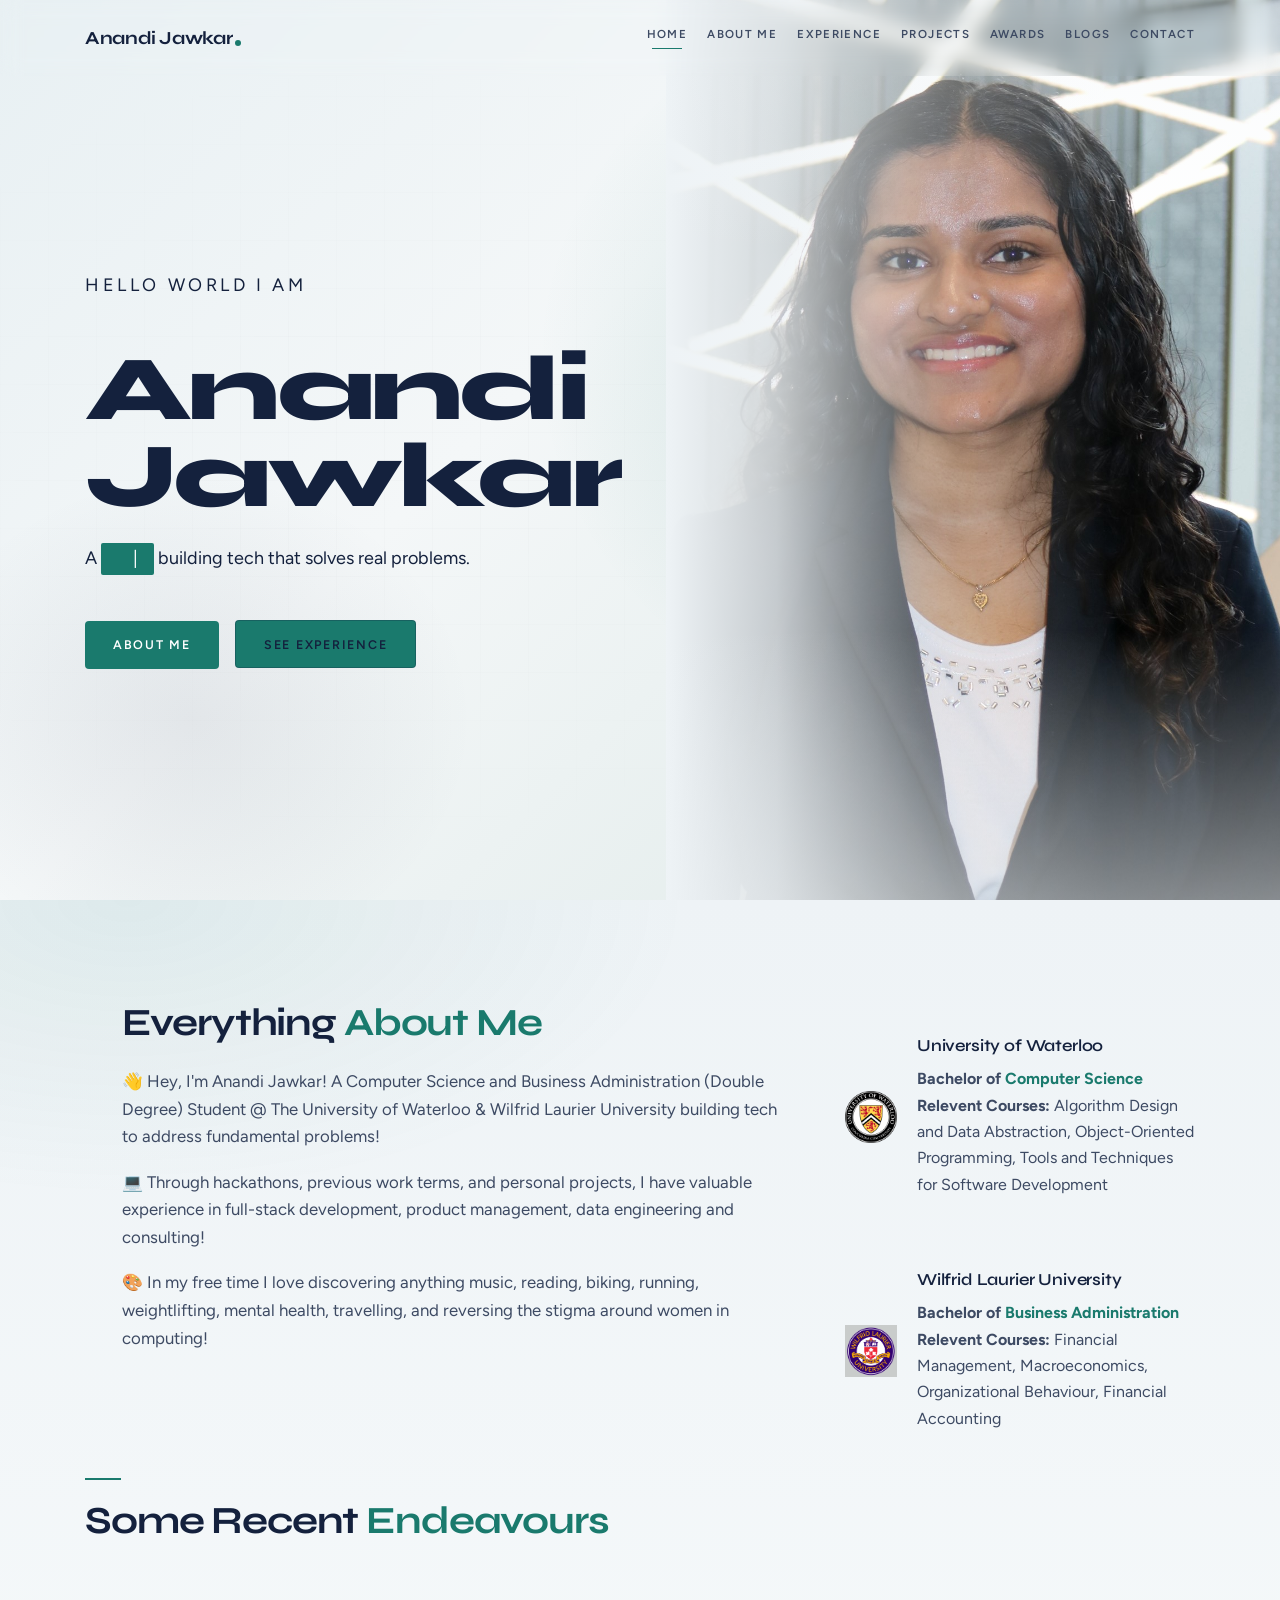
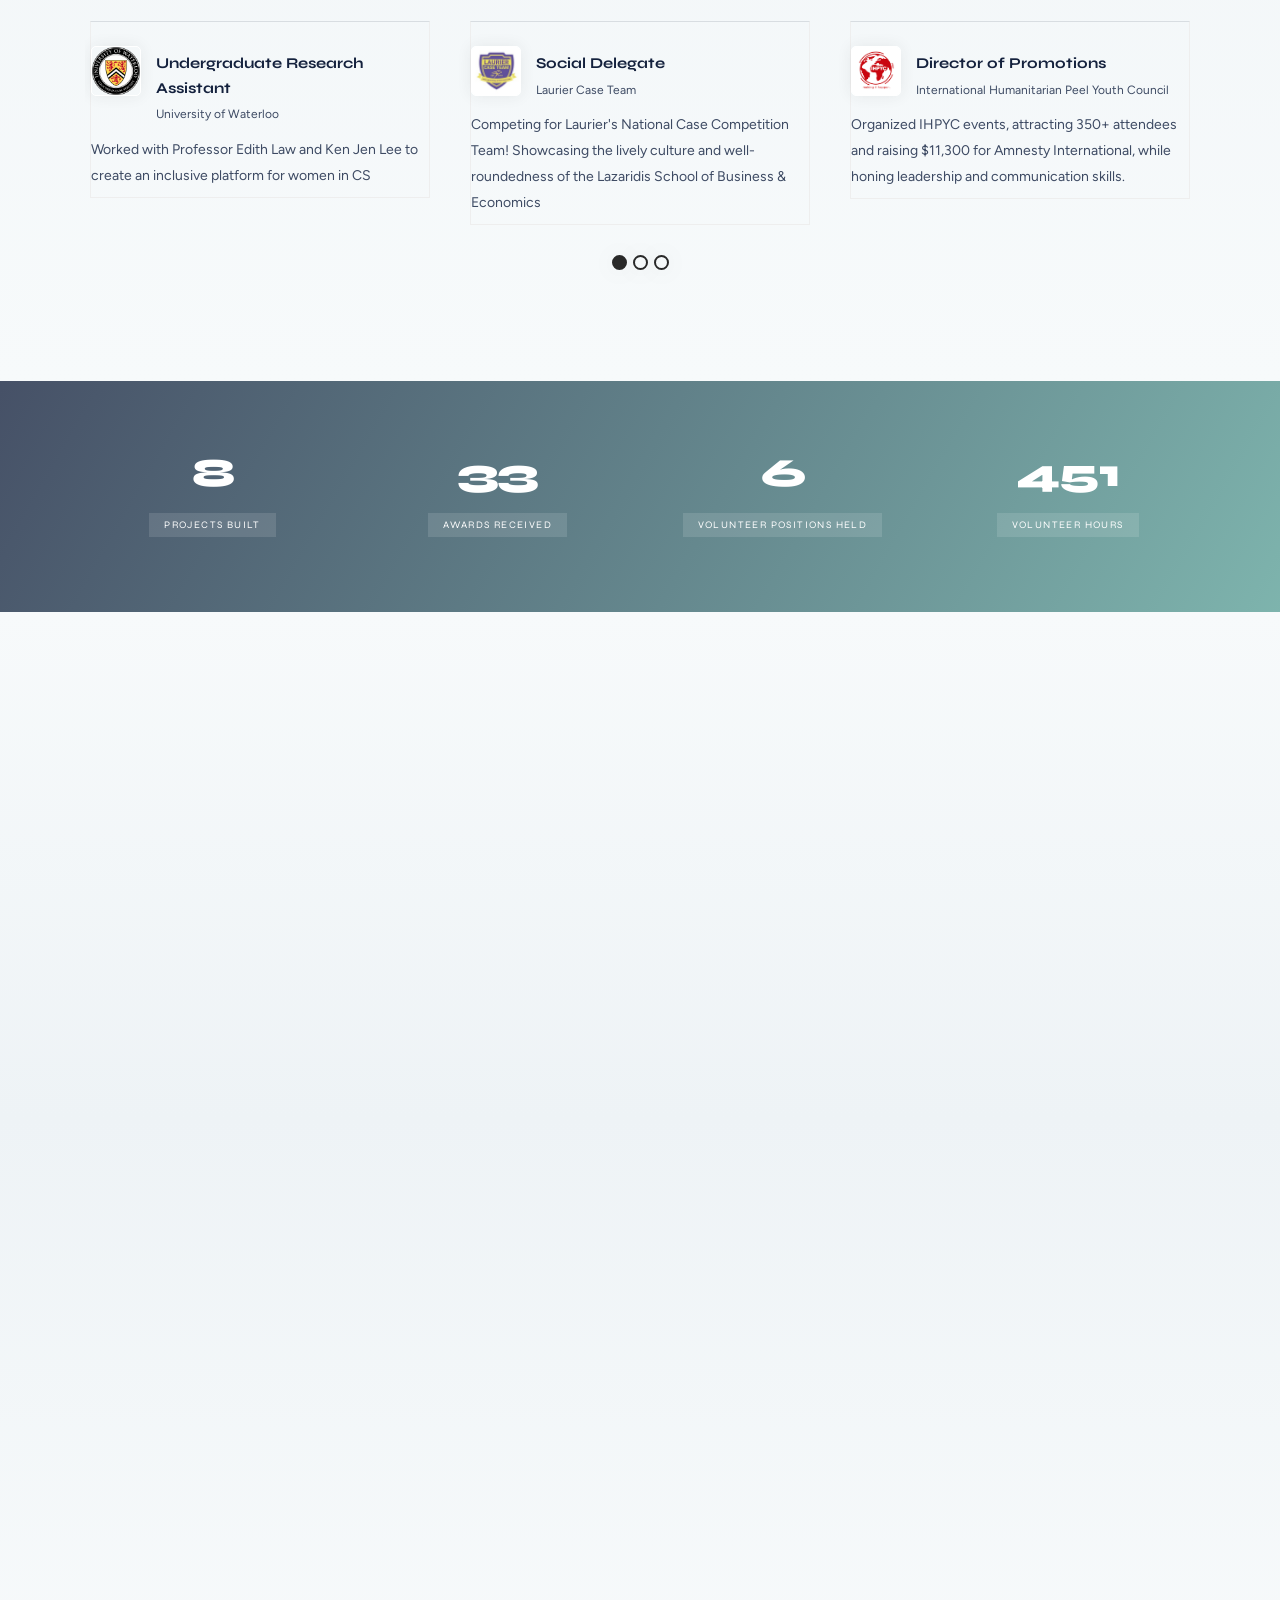
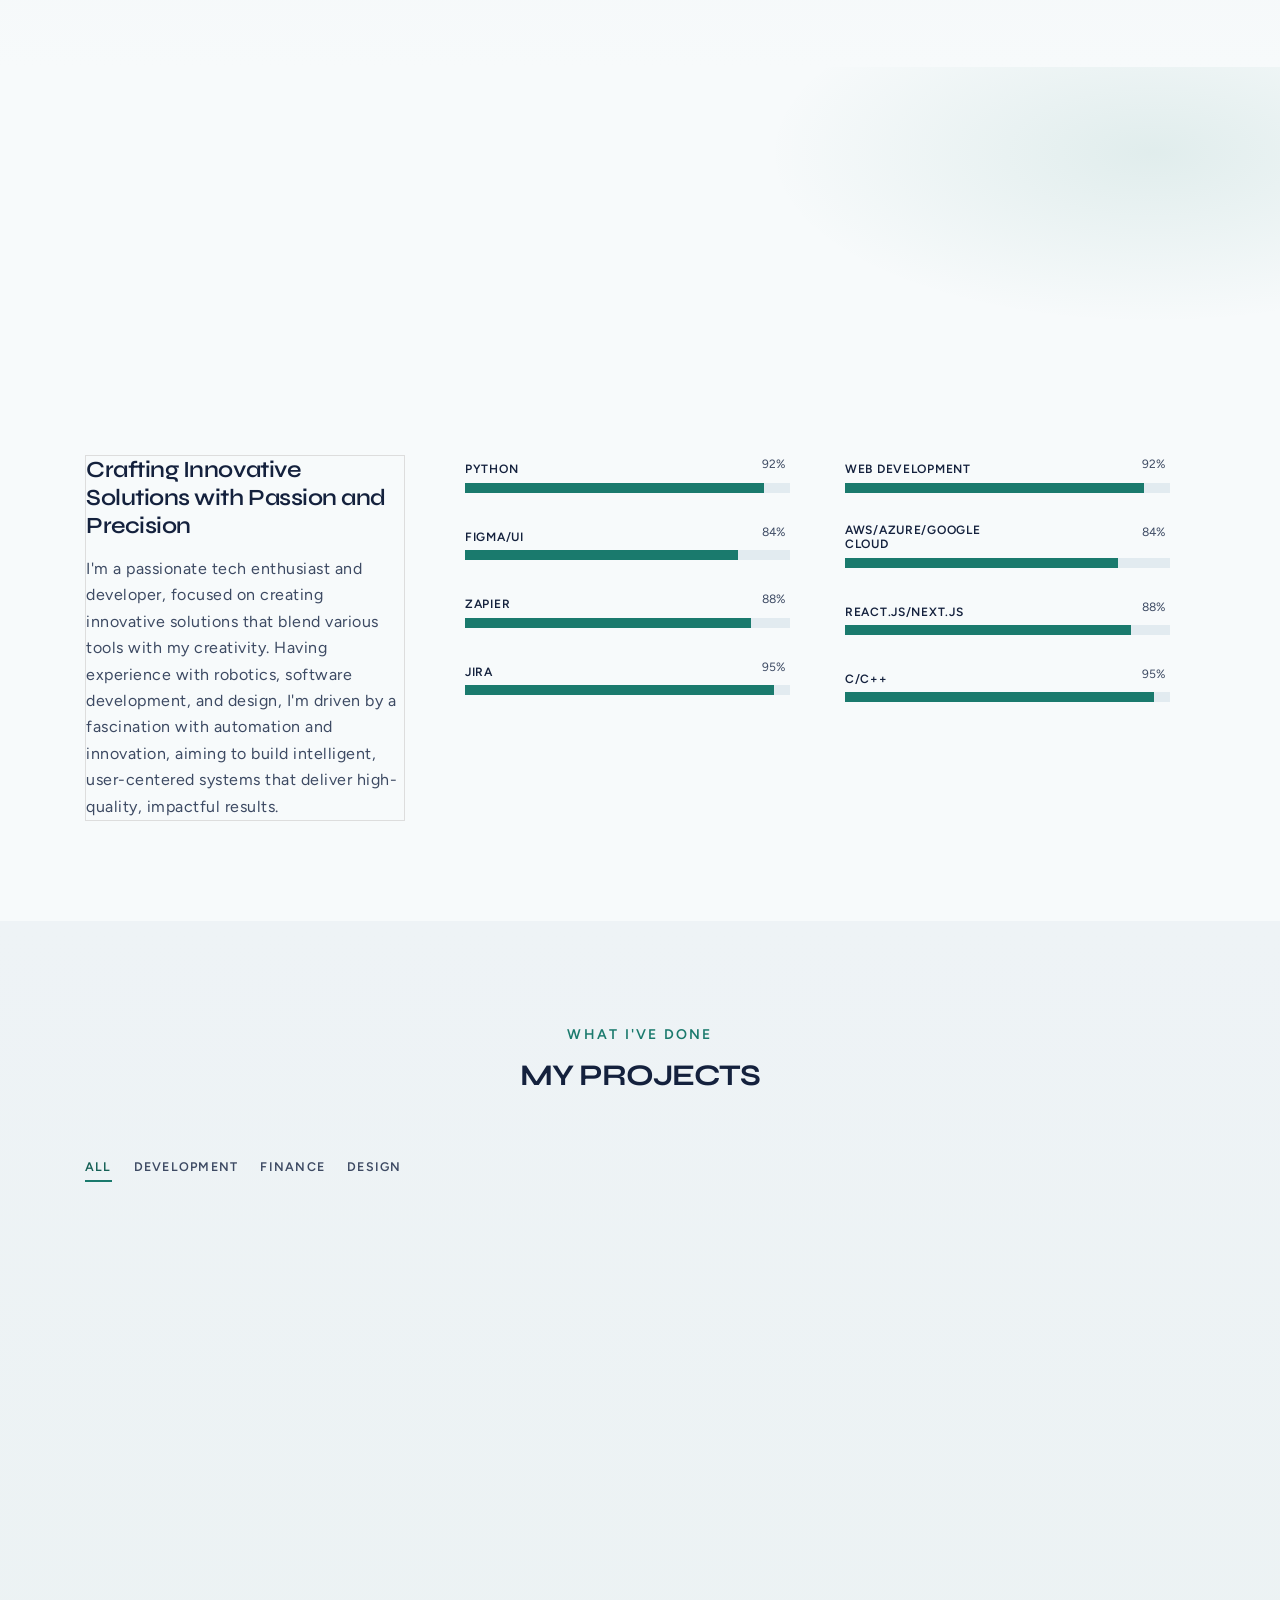
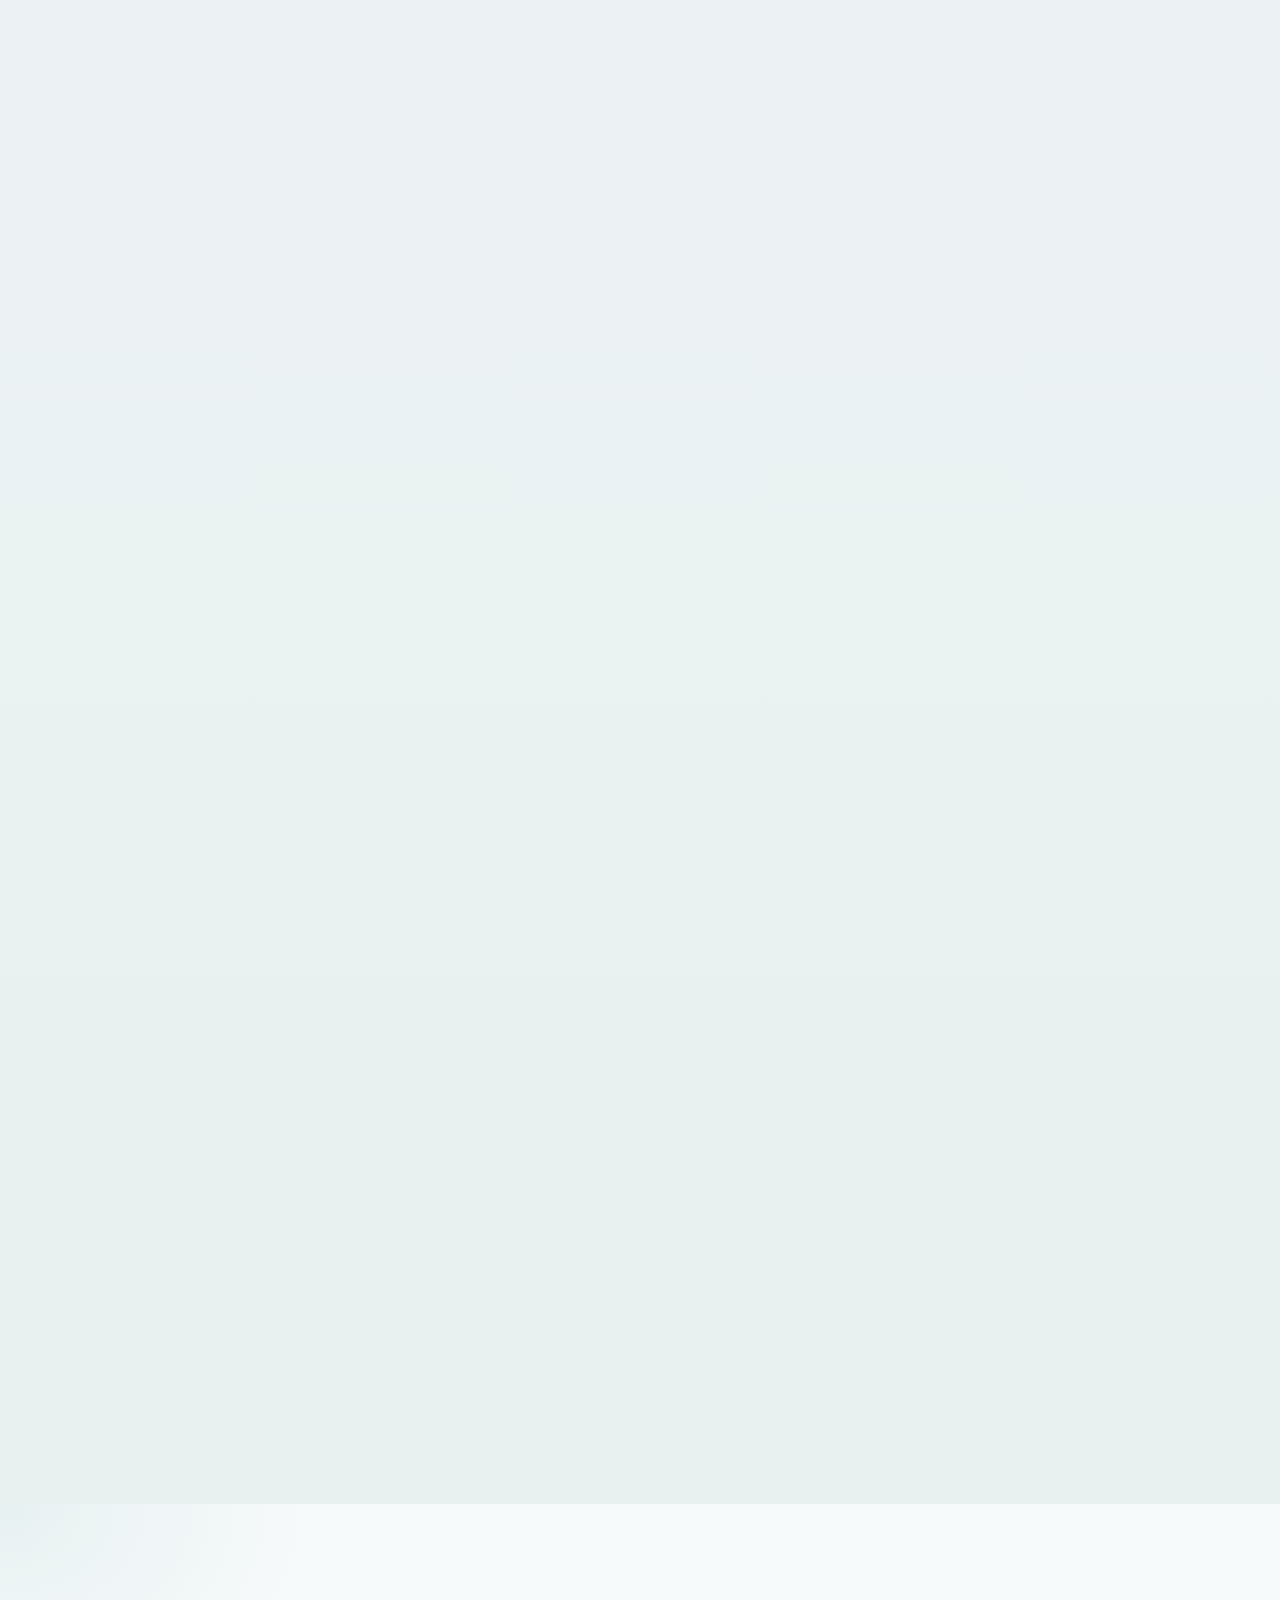
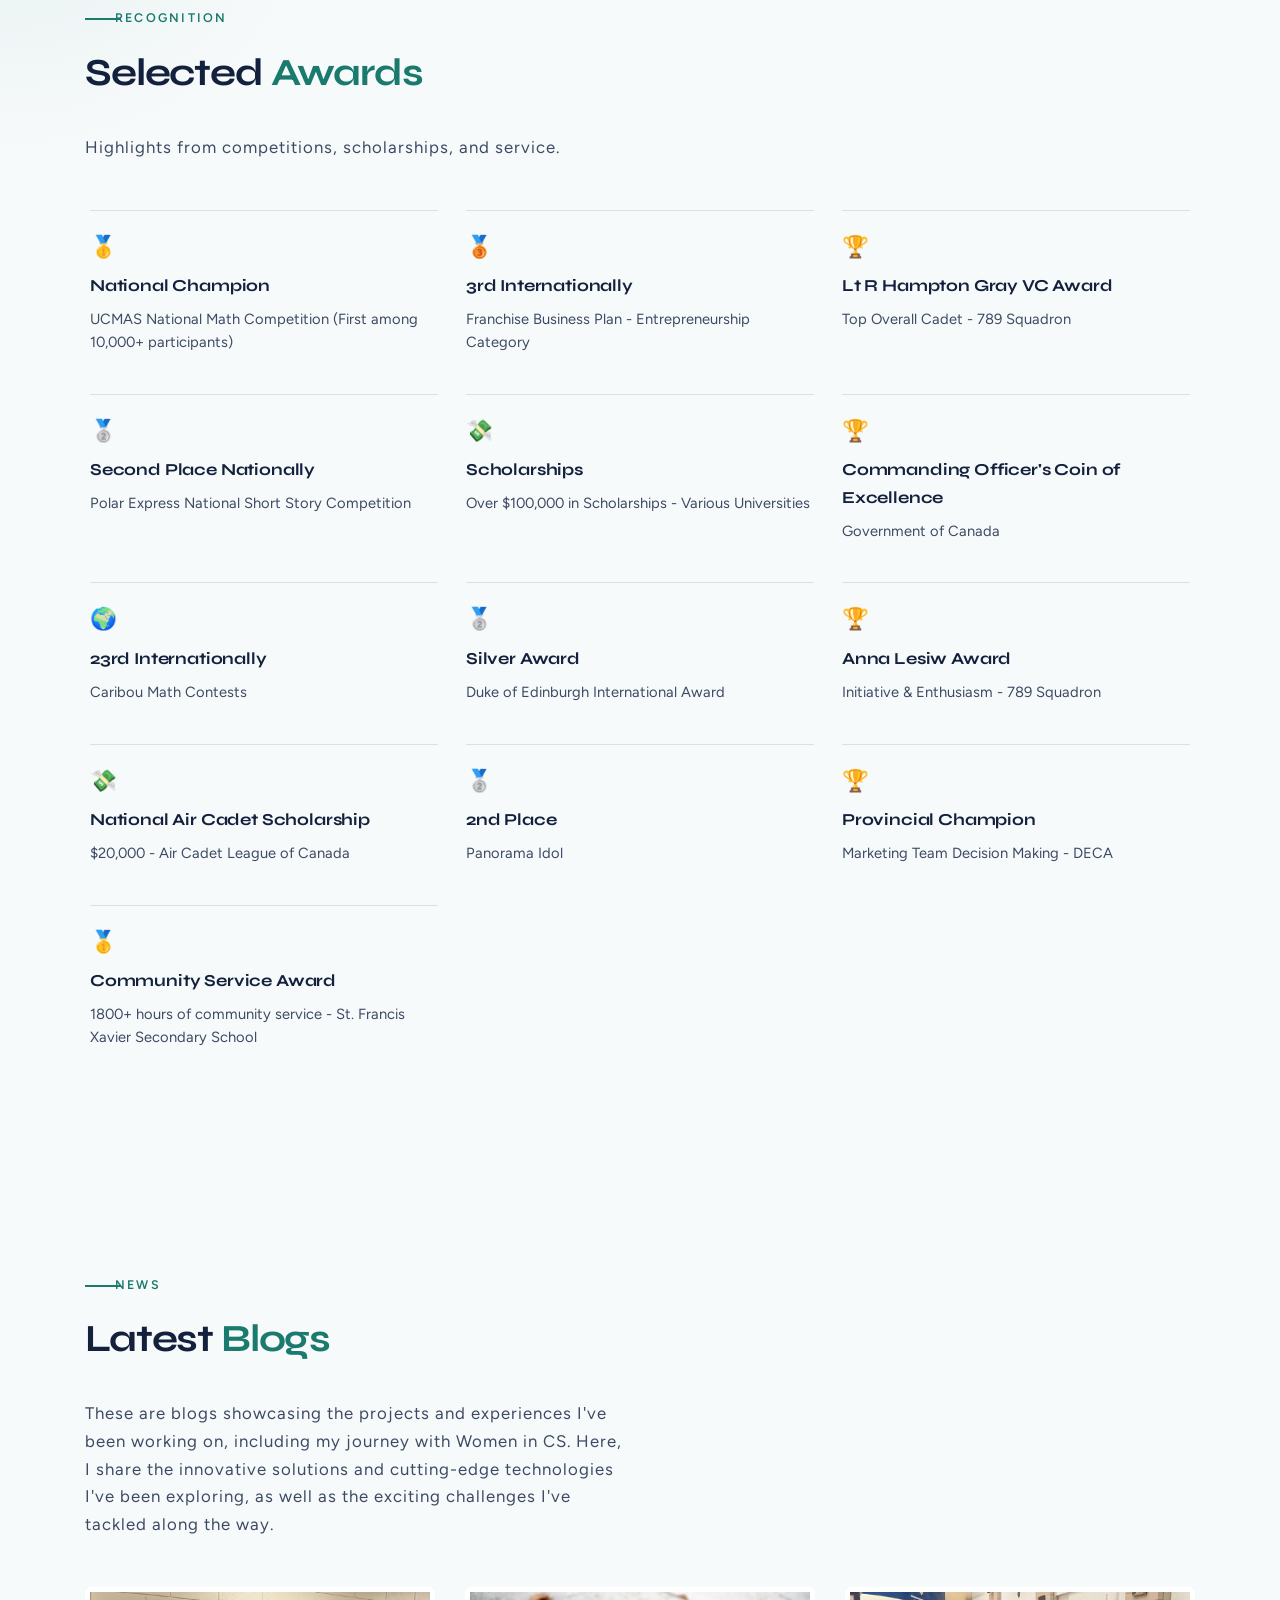
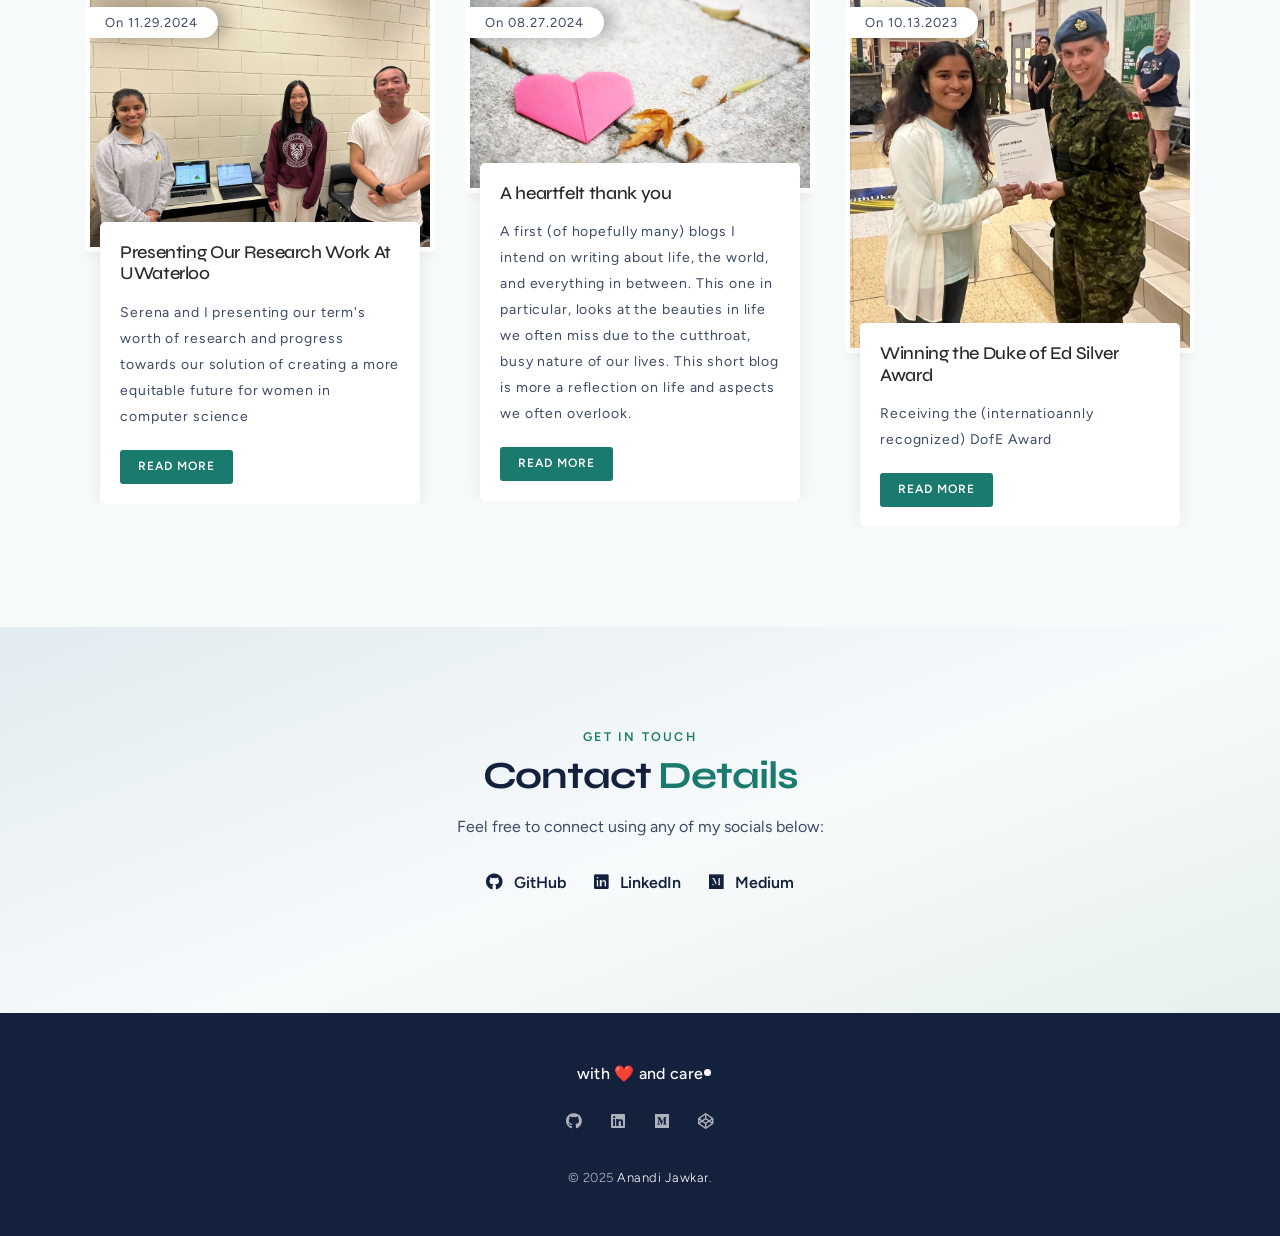
==== commit 70d7d91d: "Update hero greeting text. Co-authored-by: Cursor <cursoragent@cursor.com>" ====
--- a/index.html
+++ b/index.html
@@ -117,7 +117,7 @@
         <div class="row full-screen align-items-center">
           <div class="col-12 col-lg-7">
             <div class="home-text">
-              <p class="home-kicker">Hello — I am</p>
+              <p class="home-kicker">Hello World I am</p>
               <h1 class="home-name">Anandi Jawkar</h1>
               <p class="home-lead">A <span class="theme-bg" id="type-it"></span> building tech that solves real problems.</p>
               <div class="btn-bar">
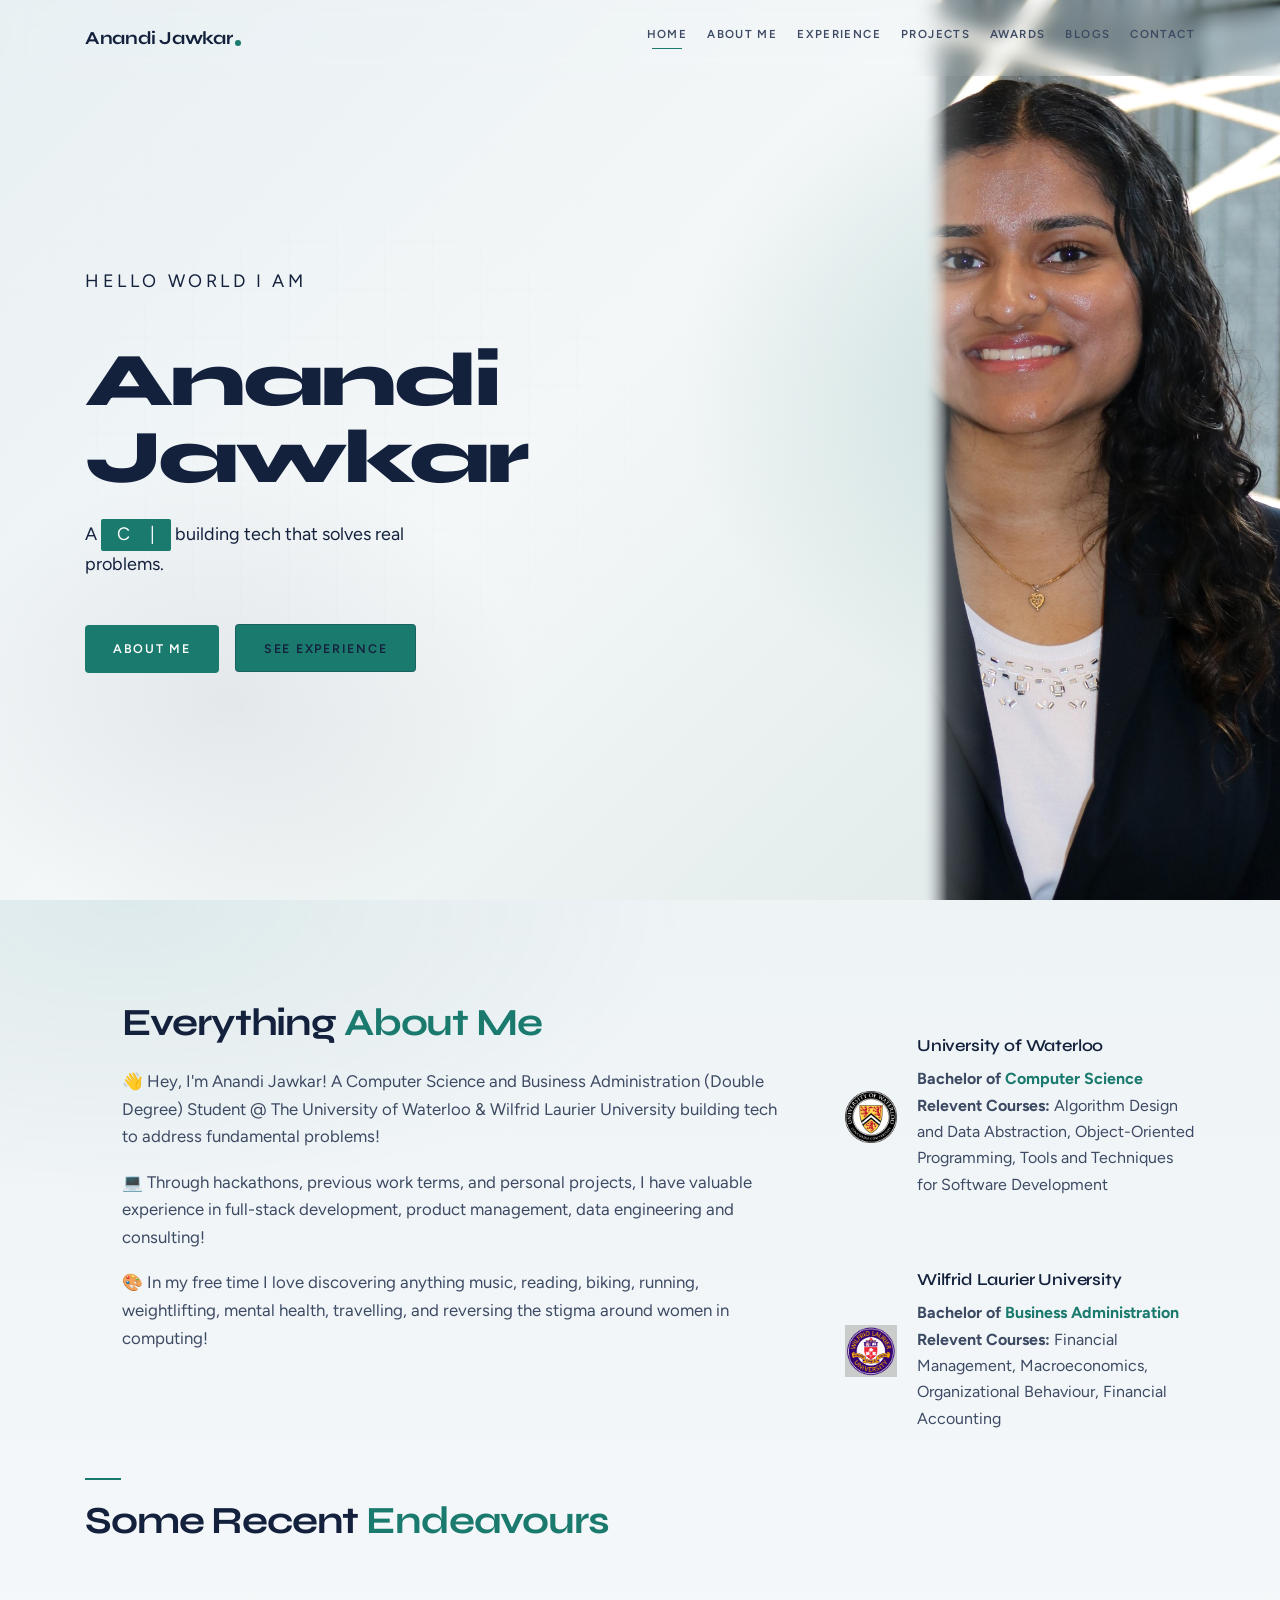
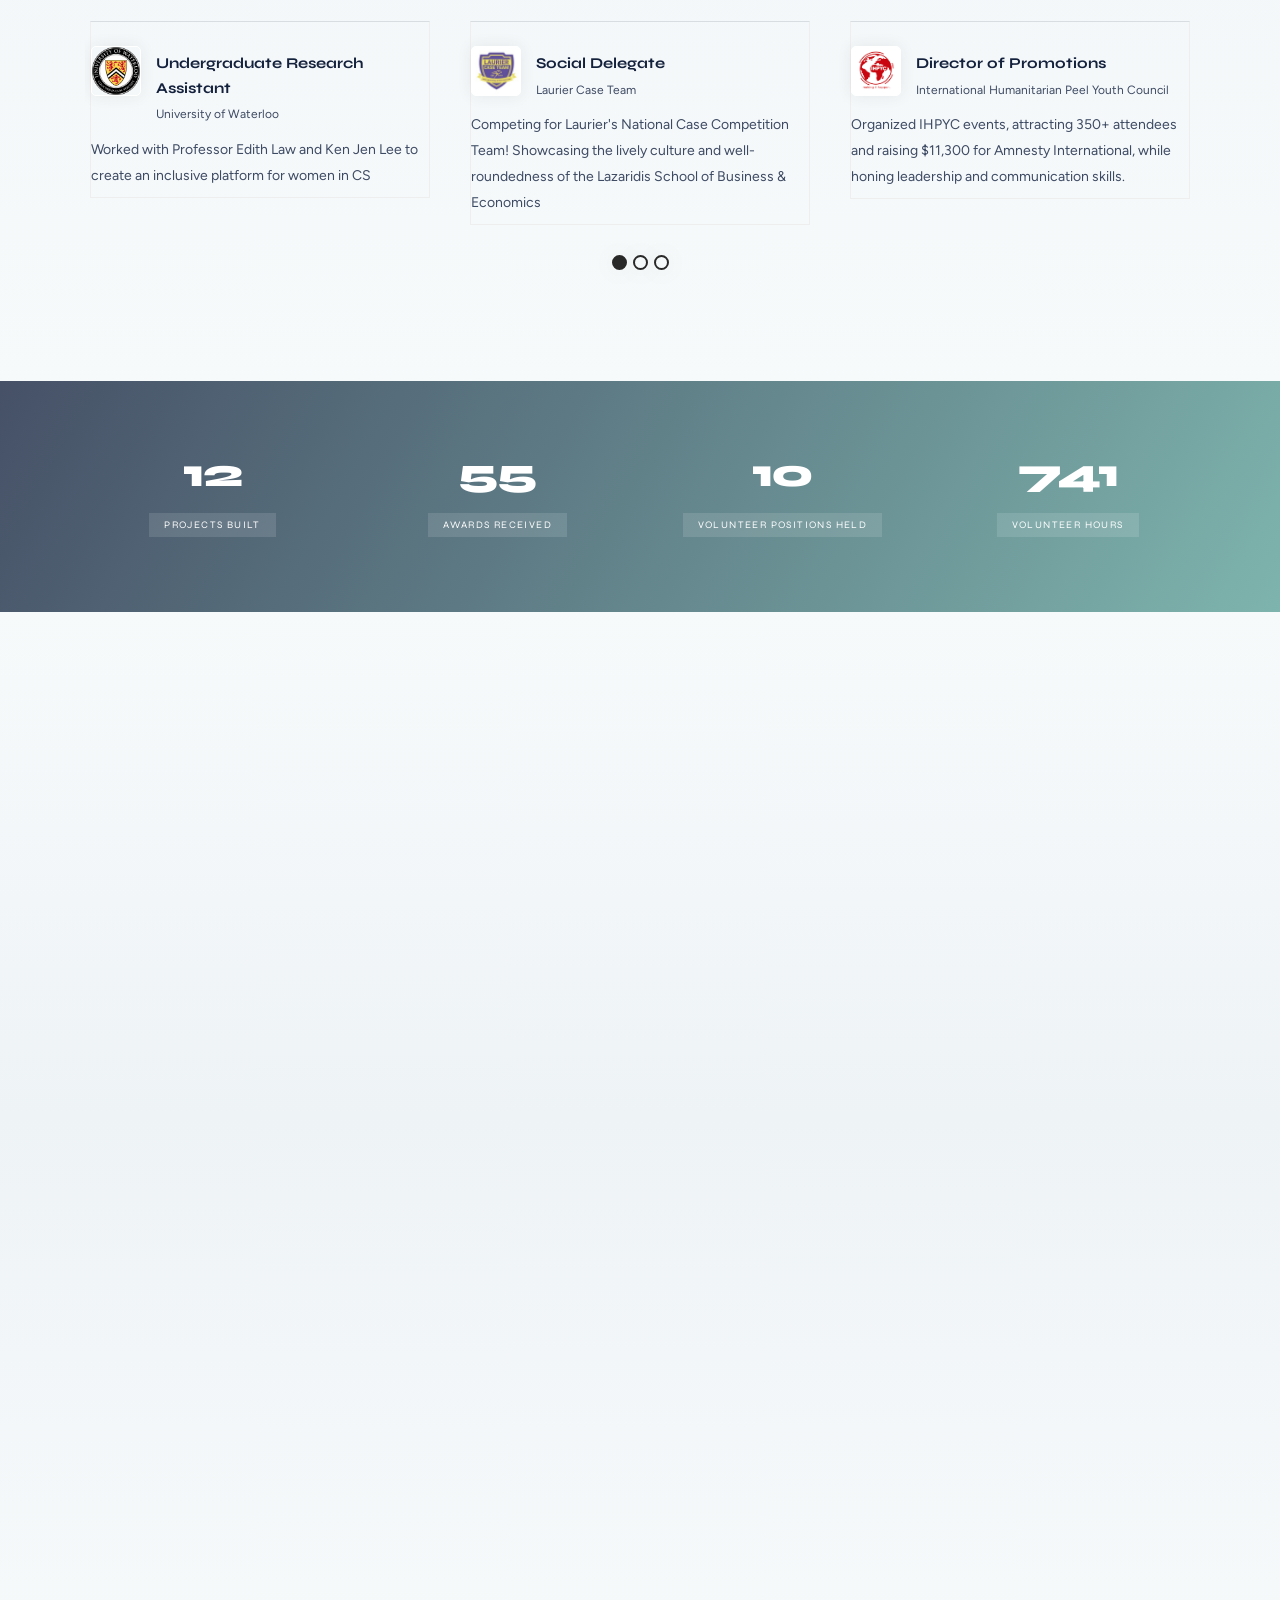
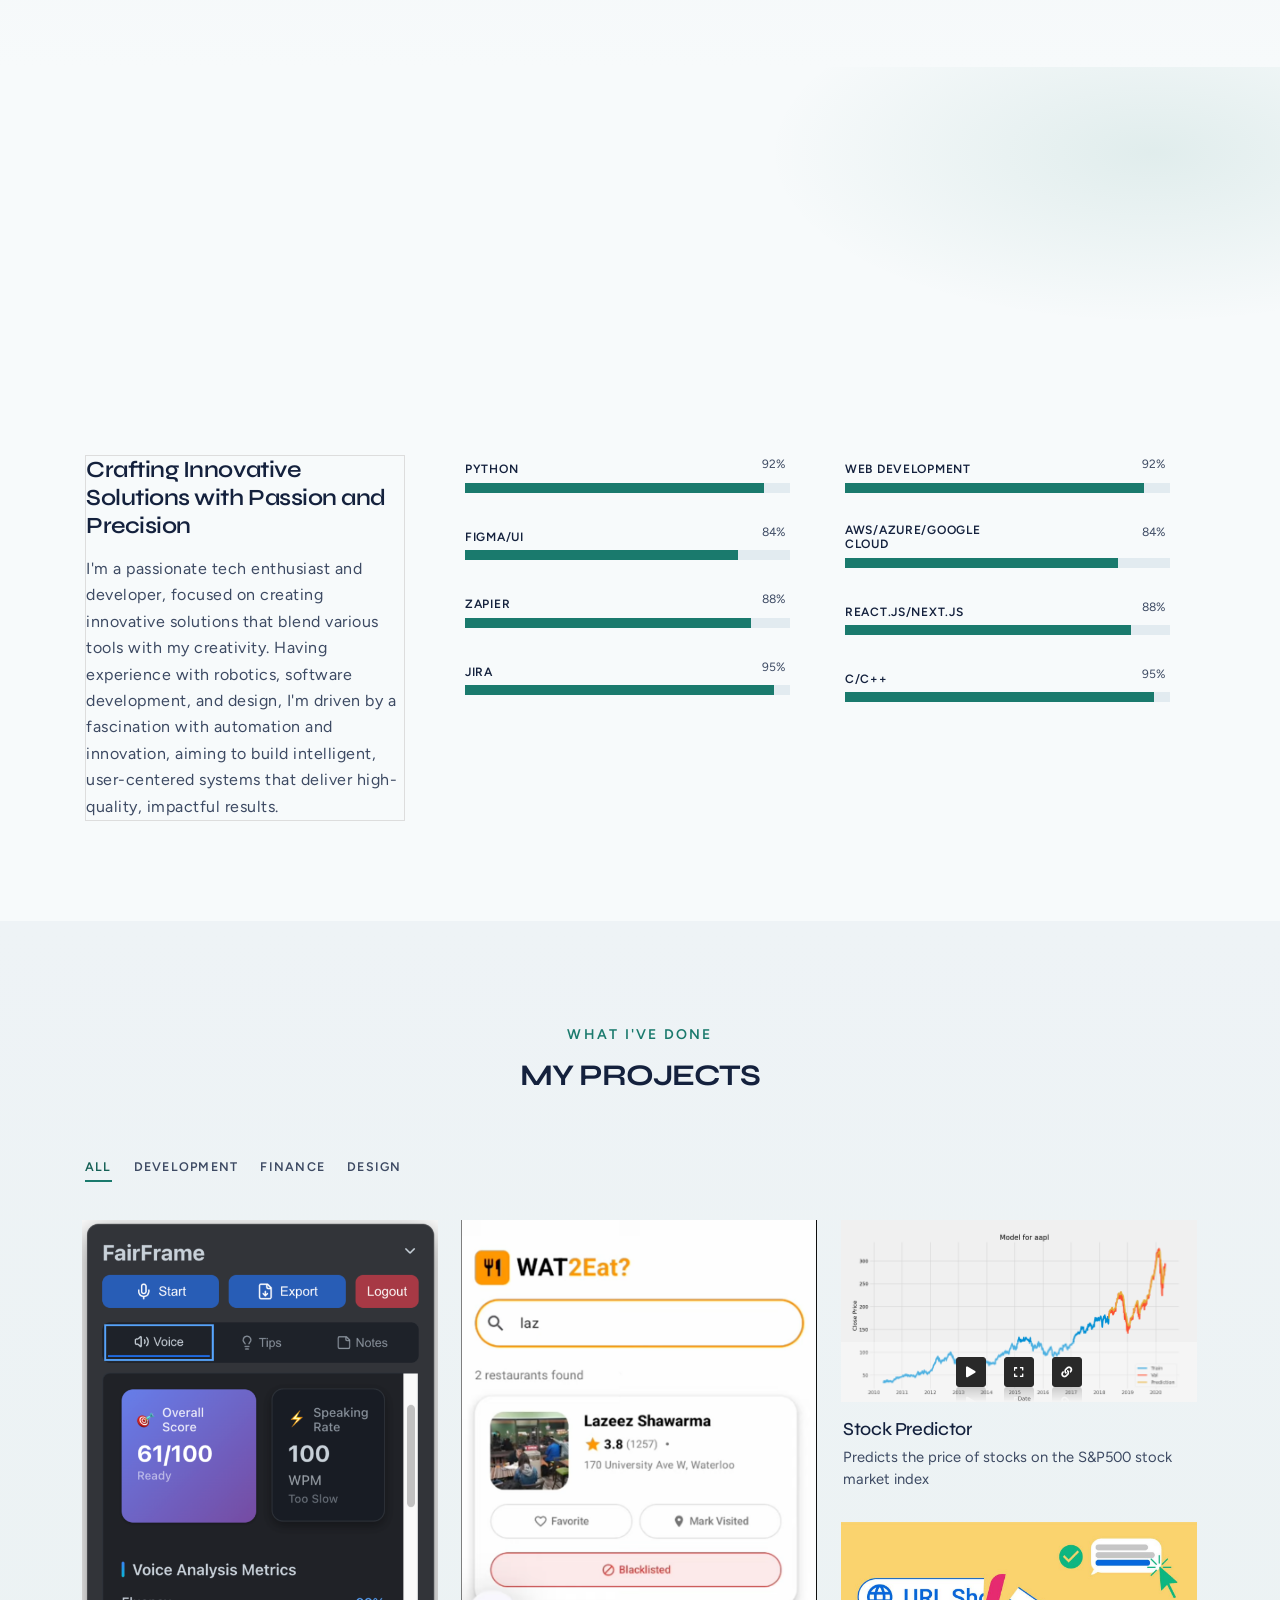
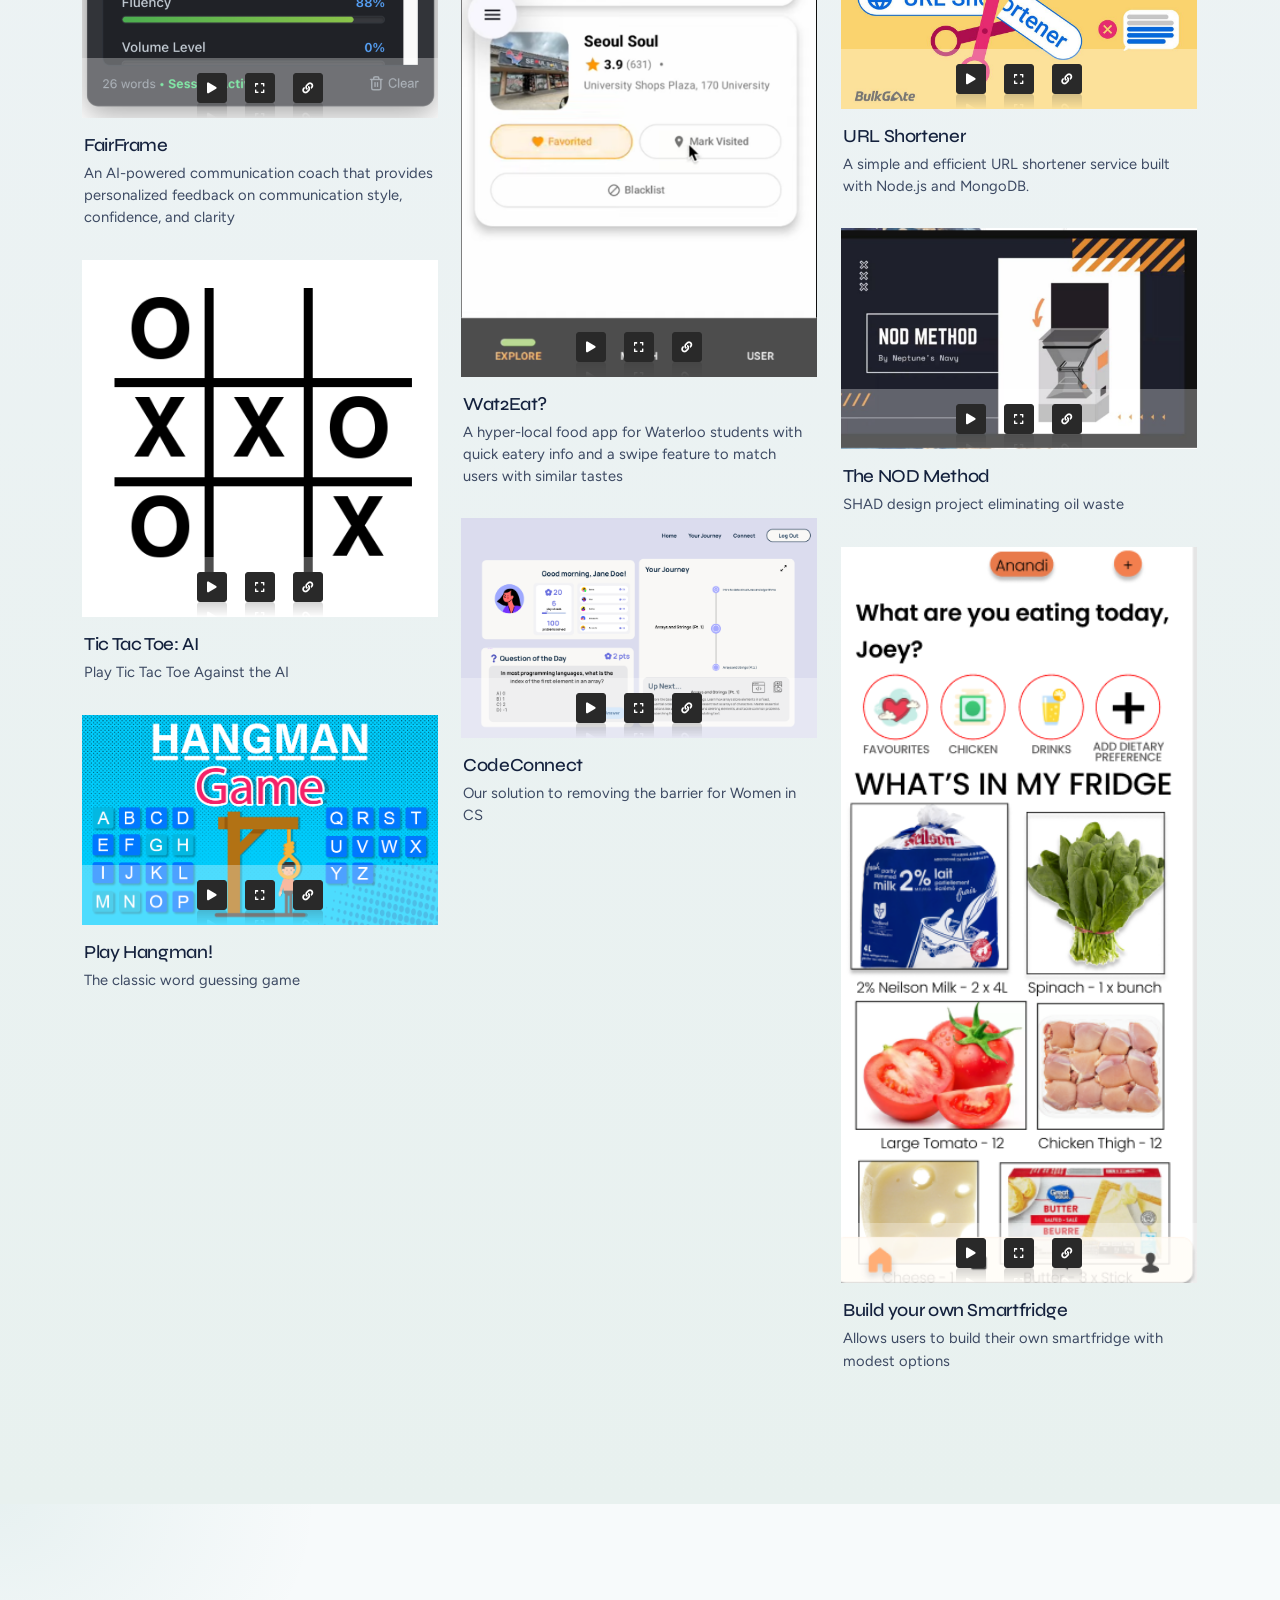
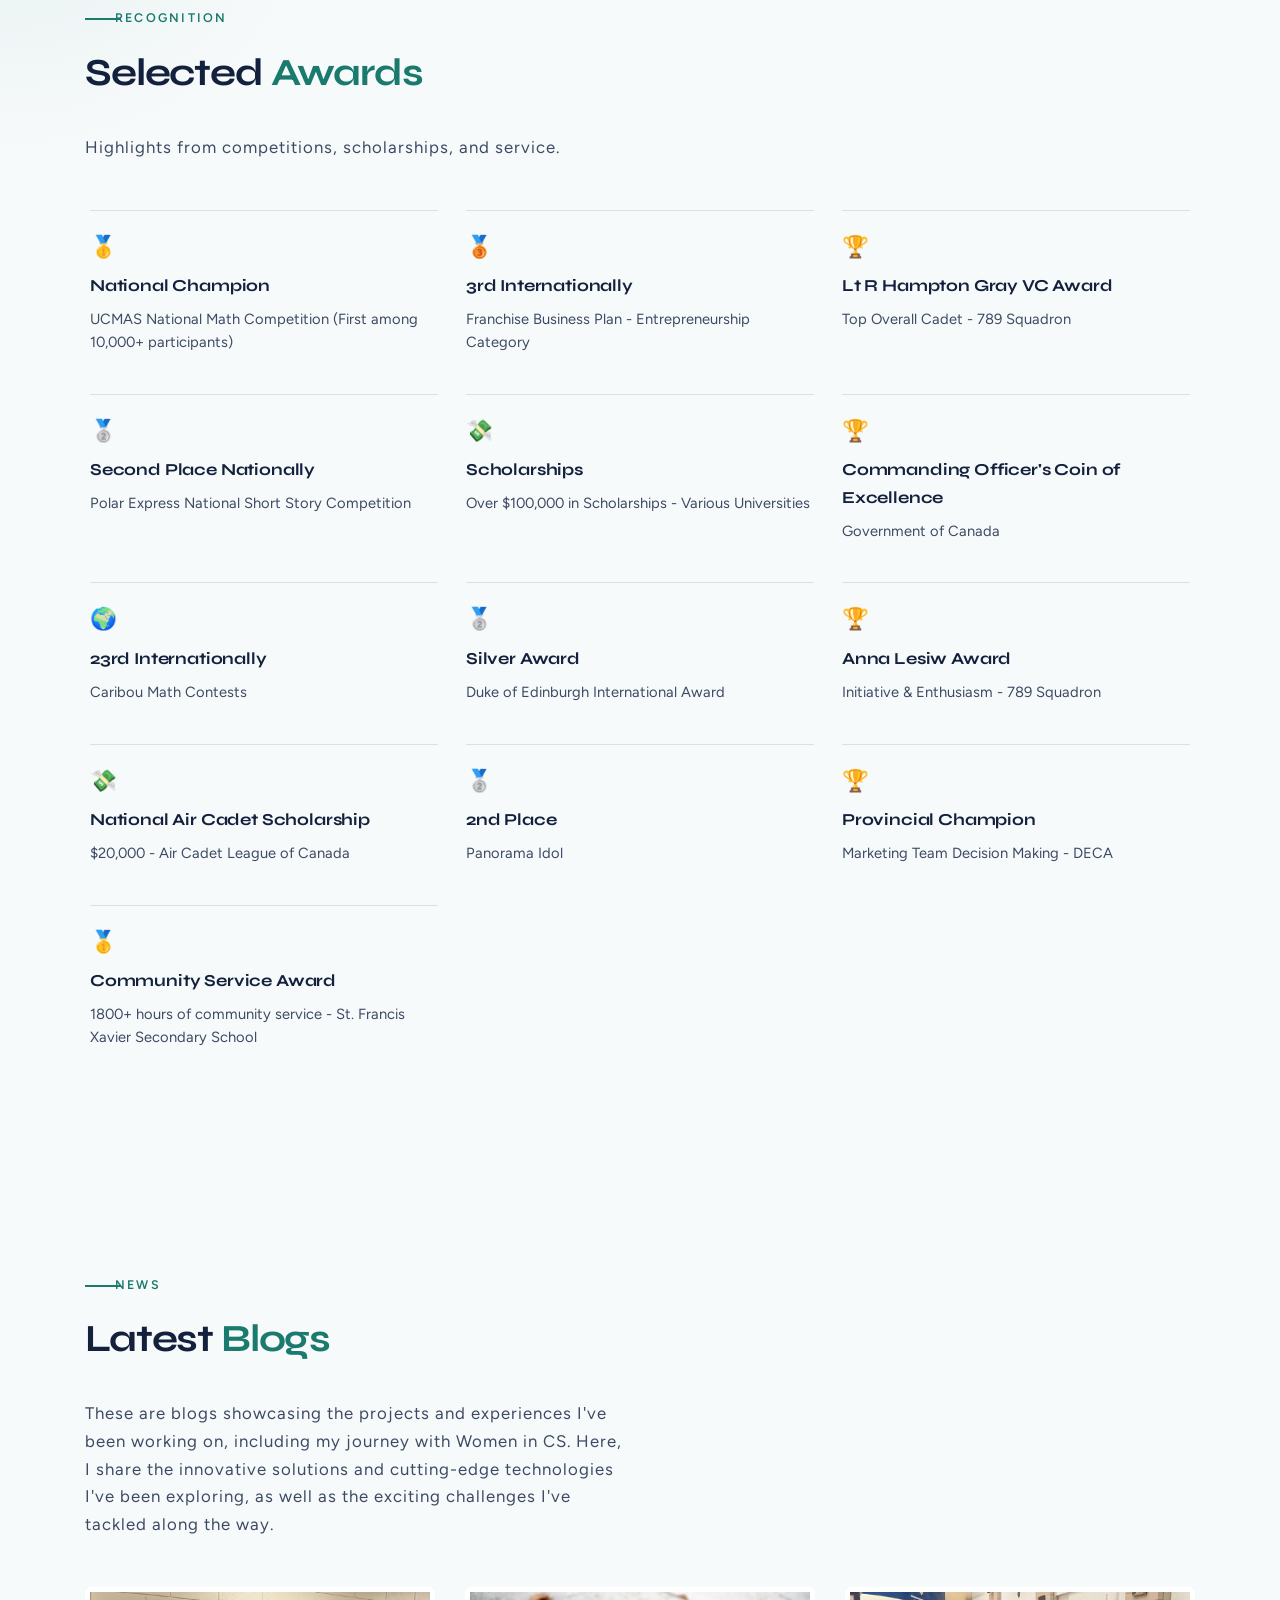
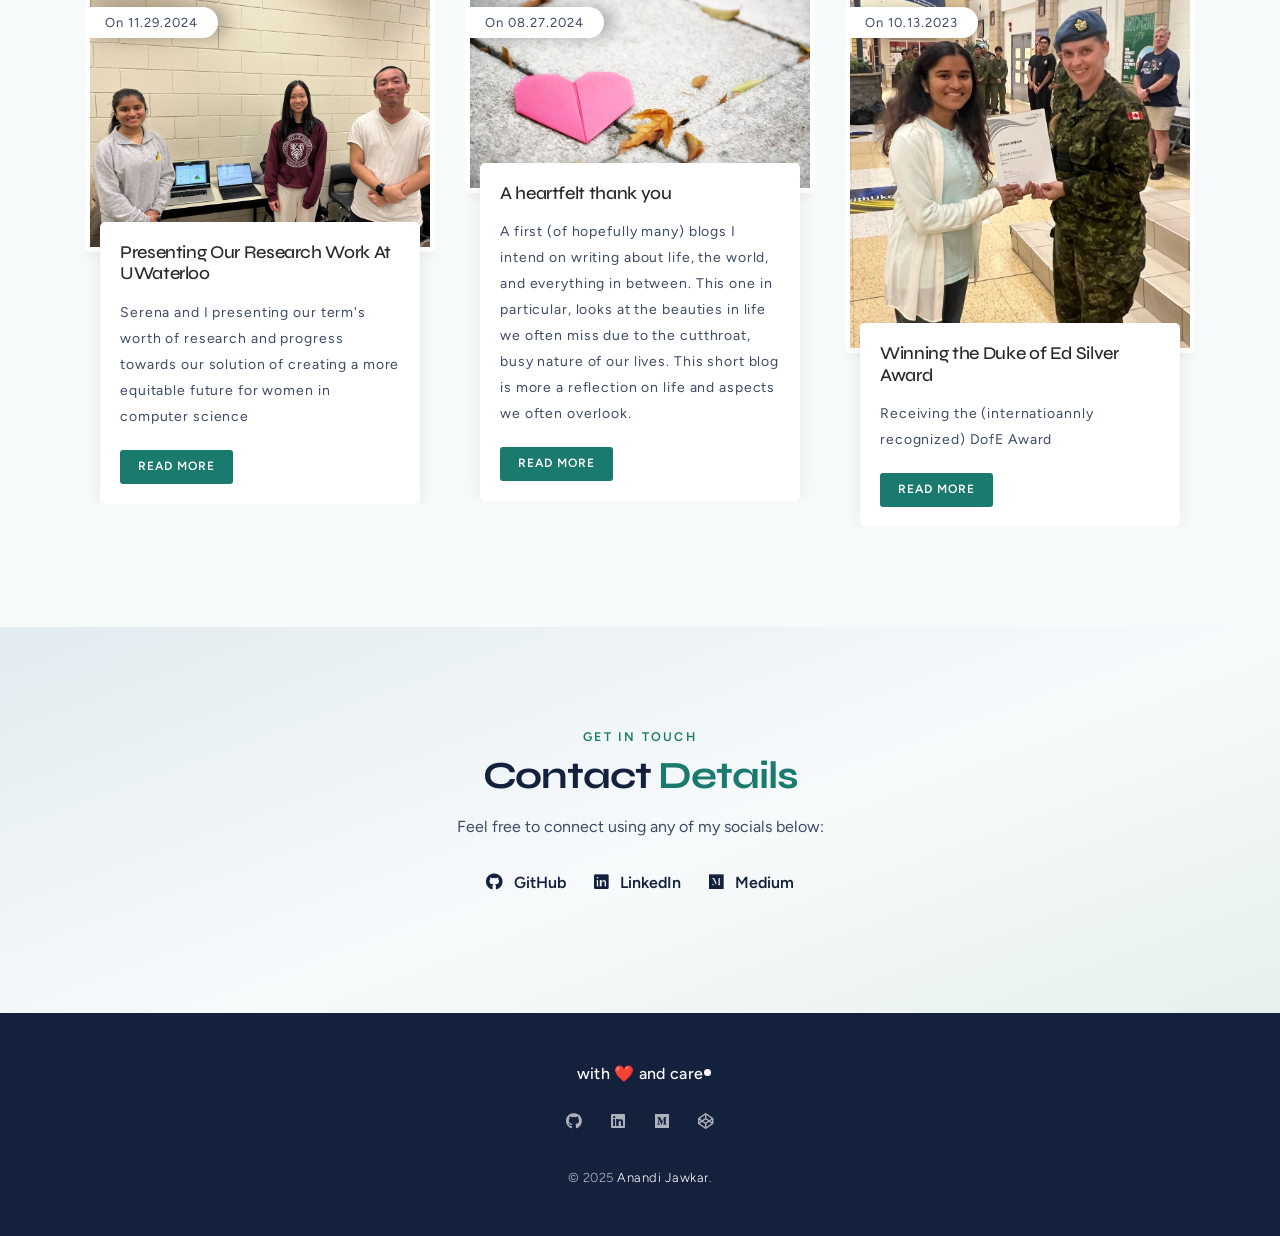
==== commit d6ae11af: "Fix hero photo layout and copy clearance. Co-authored-by: Cursor <cursoragent@cursor.com>" ====
--- a/index.html
+++ b/index.html
@@ -115,7 +115,7 @@
       </div>
       <div class="container home-banner-inner">
         <div class="row full-screen align-items-center">
-          <div class="col-12 col-lg-7">
+          <div class="col-12 col-lg-6">
             <div class="home-text">
               <p class="home-kicker">Hello World I am</p>
               <h1 class="home-name">Anandi Jawkar</h1>
--- a/static/css/styles.css
+++ b/static/css/styles.css
@@ -2407,9 +2407,9 @@
   position: absolute;
   inset: 0;
   background:
-    radial-gradient(ellipse 55% 70% at 75% 40%, rgba(26, 122, 109, 0.18), transparent 60%),
-    radial-gradient(ellipse 40% 50% at 15% 80%, rgba(20, 33, 61, 0.08), transparent 55%),
-    linear-gradient(135deg, #e8f0f3 0%, #f4f7f8 42%, #dce8e6 100%);
+    radial-gradient(ellipse 50% 65% at 82% 42%, rgba(26, 122, 109, 0.16), transparent 58%),
+    radial-gradient(ellipse 42% 48% at 18% 78%, rgba(20, 33, 61, 0.07), transparent 55%),
+    linear-gradient(135deg, #e8f0f3 0%, #f4f7f8 45%, #dce8e6 100%);
   z-index: 0;
 }
 
@@ -2417,59 +2417,64 @@
   content: "";
   position: absolute;
   inset: 0;
-  opacity: 0.35;
+  opacity: 0.32;
   background-image:
     linear-gradient(rgba(20, 33, 61, 0.035) 1px, transparent 1px),
     linear-gradient(90deg, rgba(20, 33, 61, 0.035) 1px, transparent 1px);
   background-size: 48px 48px;
-  mask-image: radial-gradient(ellipse 70% 70% at 30% 50%, #000 20%, transparent 75%);
-}
-
+  mask-image: radial-gradient(ellipse 65% 70% at 28% 48%, #000 18%, transparent 72%);
+}
+
+/* Right-edge portrait panel — clean seam, no fog over type */
 .home-banner-photo {
   position: absolute;
   top: 0;
   right: 0;
-  width: min(48vw, 640px);
-  height: 100%;
+  bottom: 0;
+  width: min(28vw, 380px);
   z-index: 1;
   pointer-events: none;
+  -webkit-mask-image: linear-gradient(
+    90deg,
+    transparent 0%,
+    #000 7%,
+    #000 100%
+  );
+  mask-image: linear-gradient(
+    90deg,
+    transparent 0%,
+    #000 7%,
+    #000 100%
+  );
 }
 
 .home-banner-photo img {
   width: 100%;
   height: 100%;
   object-fit: cover;
-  object-position: center top;
+  object-position: 62% 10%;
   display: block;
-  filter: saturate(0.92) contrast(1.02);
-}
-
+  filter: saturate(0.94) contrast(1.03);
+}
+
+/* Hairline mist blend at the seam only */
 .home-banner-photo::before {
   content: "";
   position: absolute;
-  inset: 0;
+  inset: 0 auto 0 0;
+  width: 18%;
   z-index: 1;
   background: linear-gradient(
     90deg,
     var(--mist) 0%,
-    rgba(238, 243, 246, 0.82) 18%,
-    rgba(238, 243, 246, 0.2) 48%,
-    transparent 72%
+    rgba(238, 243, 246, 0.25) 40%,
+    transparent 100%
   );
 }
 
+/* Drop the dissolving top/bottom fog */
 .home-banner-photo::after {
-  content: "";
-  position: absolute;
-  inset: 0;
-  z-index: 1;
-  background: linear-gradient(
-    180deg,
-    rgba(238, 243, 246, 0.35) 0%,
-    transparent 28%,
-    transparent 70%,
-    rgba(238, 243, 246, 0.55) 100%
-  );
+  content: none;
 }
 
 .home-banner-inner {
@@ -2478,8 +2483,8 @@
 }
 
 .home-banner .home-text {
-  max-width: 34rem;
-  padding: 120px 0 80px;
+  max-width: min(34rem, calc(100vw - min(28vw, 380px) - 7rem));
+  padding: 120px 1.5rem 80px 0;
 }
 
 .home-kicker {
@@ -2496,9 +2501,9 @@
 
 .home-name {
   font-family: var(--font-display);
-  font-size: clamp(3rem, 8vw, 5.75rem);
+  font-size: clamp(2.75rem, 6.2vw, 4.75rem);
   font-weight: 800;
-  line-height: 0.95;
+  line-height: 1.02;
   letter-spacing: -0.04em;
   color: var(--ink);
   margin: 0 0 22px;
@@ -2554,19 +2559,44 @@
   }
 }
 
+@media (min-width: 992px) {
+  .home-banner-inner.container {
+    /* Keep copy clear of the portrait strip */
+    padding-right: calc(min(28vw, 380px) * 0.75 + 2rem);
+  }
+}
+
 @media (max-width: 991px) {
   .home-banner-photo {
-    width: 100%;
-    opacity: 0.28;
-  }
+    width: 78%;
+    max-width: none;
+    opacity: 1;
+    -webkit-mask-image: linear-gradient(
+      180deg,
+      transparent 0%,
+      rgba(0, 0, 0, 0.35) 22%,
+      rgba(0, 0, 0, 0.45) 48%,
+      transparent 78%
+    );
+    mask-image: linear-gradient(
+      180deg,
+      transparent 0%,
+      rgba(0, 0, 0, 0.35) 22%,
+      rgba(0, 0, 0, 0.45) 48%,
+      transparent 78%
+    );
+  }
+
   .home-banner-photo::before {
     background: linear-gradient(
       180deg,
-      rgba(238, 243, 246, 0.92) 0%,
-      rgba(238, 243, 246, 0.75) 45%,
-      rgba(238, 243, 246, 0.9) 100%
+      var(--mist) 0%,
+      rgba(238, 243, 246, 0.72) 28%,
+      rgba(238, 243, 246, 0.55) 55%,
+      var(--mist) 100%
     );
   }
+
   .home-banner .home-text {
     padding: 130px 0 70px;
     max-width: 100%;
@@ -2577,6 +2607,11 @@
   .home-name {
     font-size: clamp(2.6rem, 12vw, 3.4rem);
   }
+
+  .home-banner-photo {
+    width: 100%;
+  }
+
   .home-banner .home-text {
     margin: 0;
     padding: 120px 0 60px;
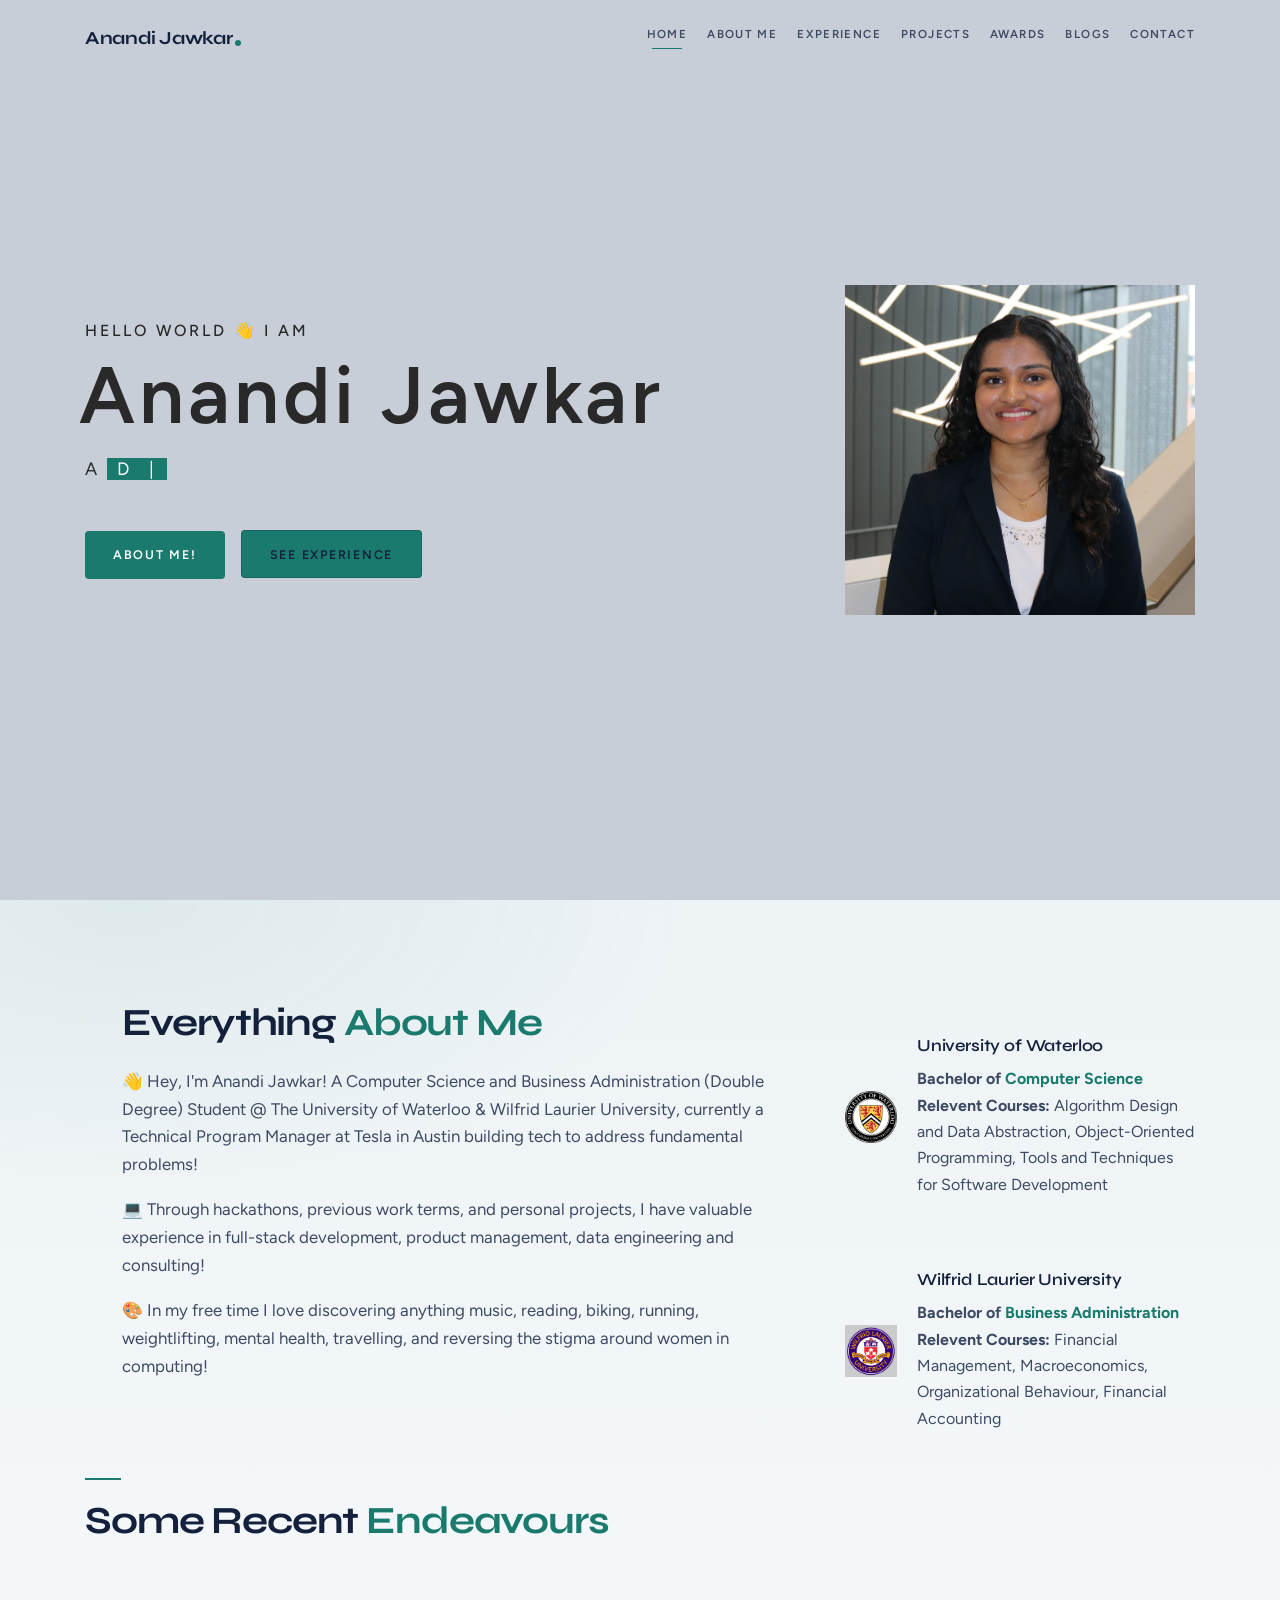
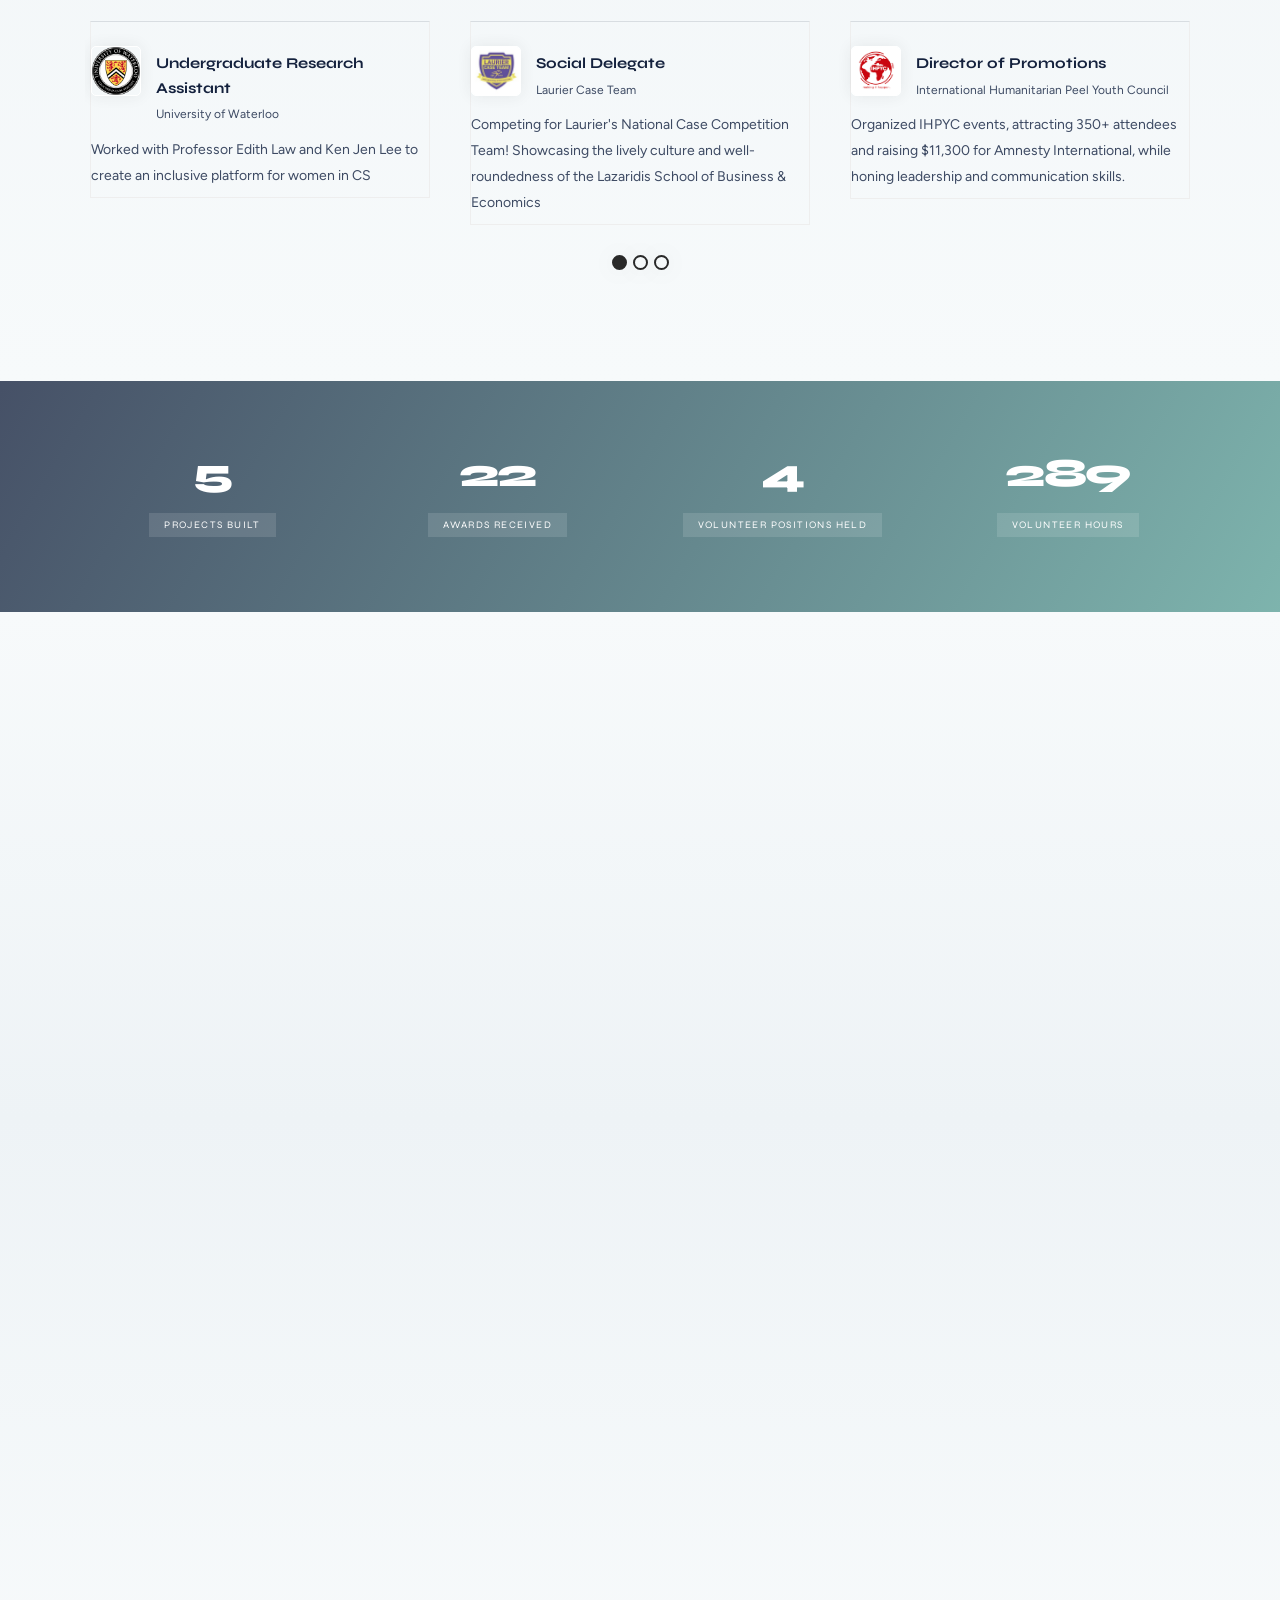
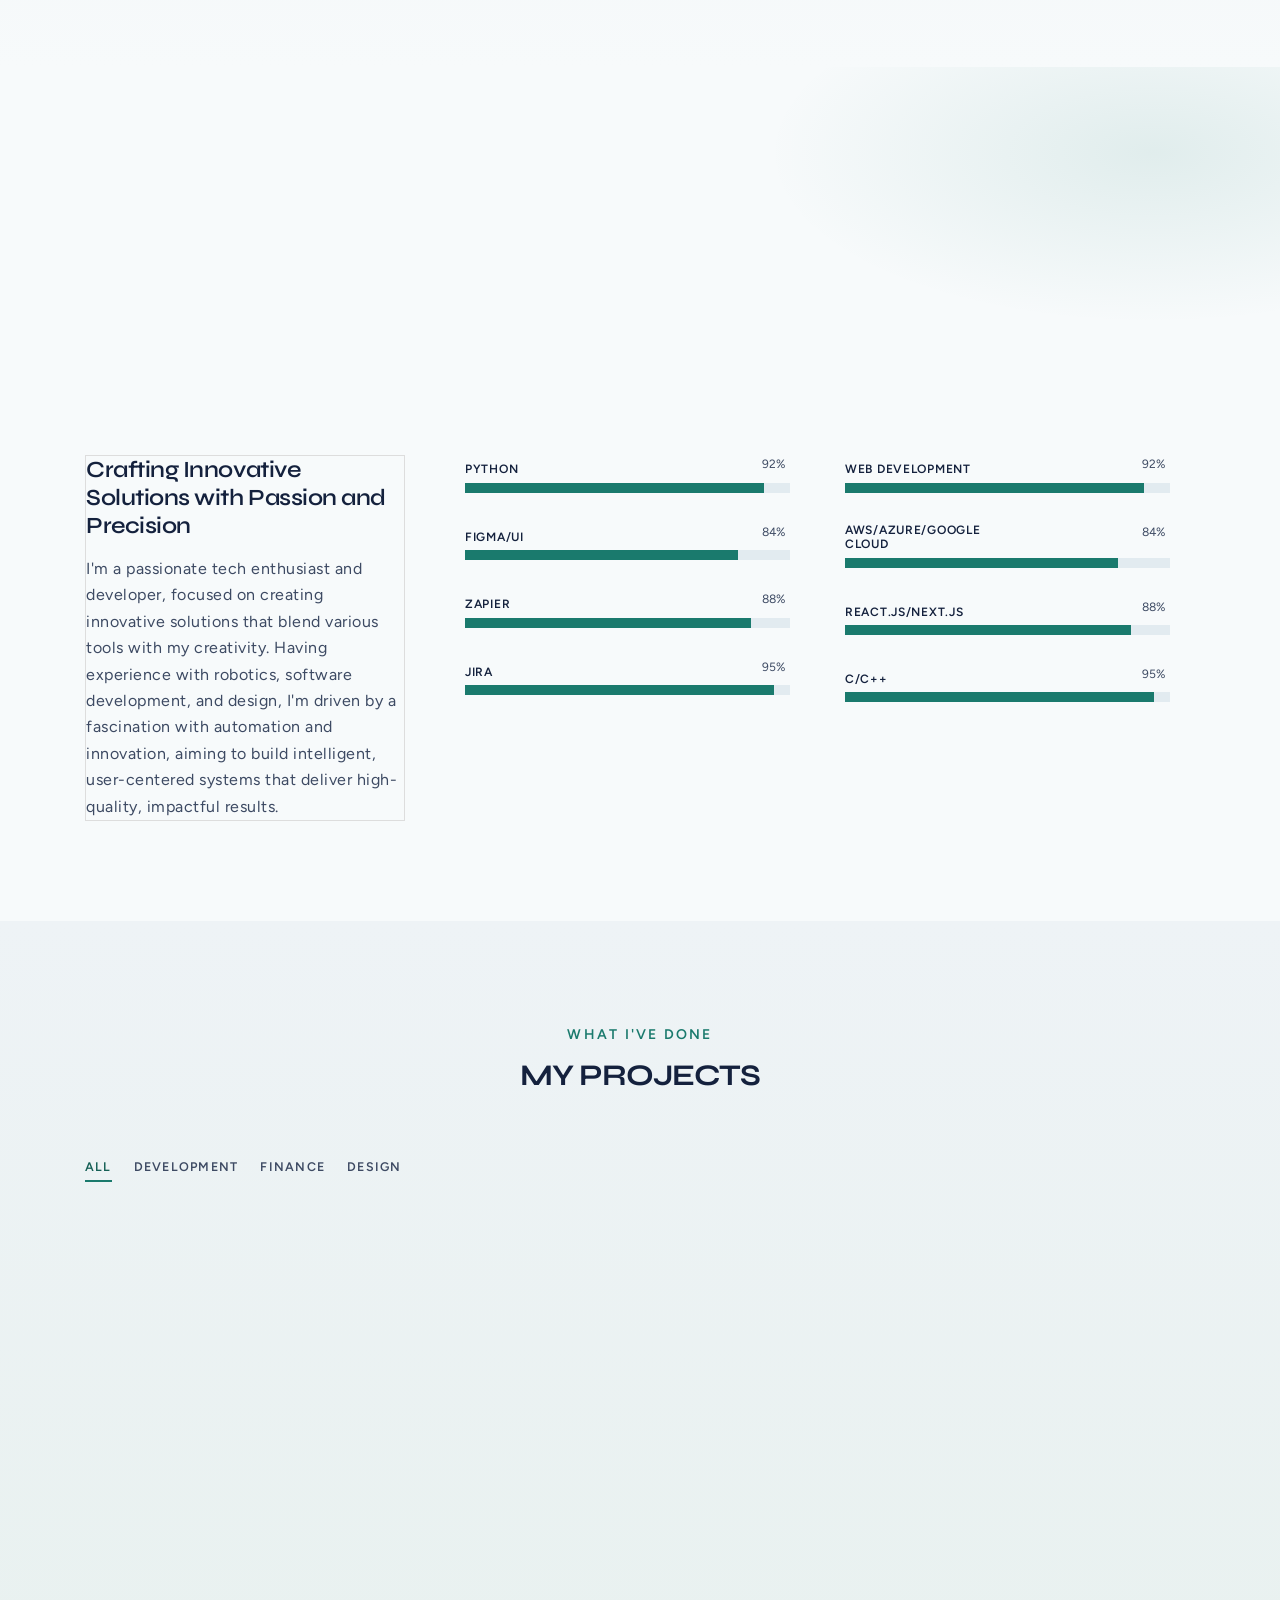
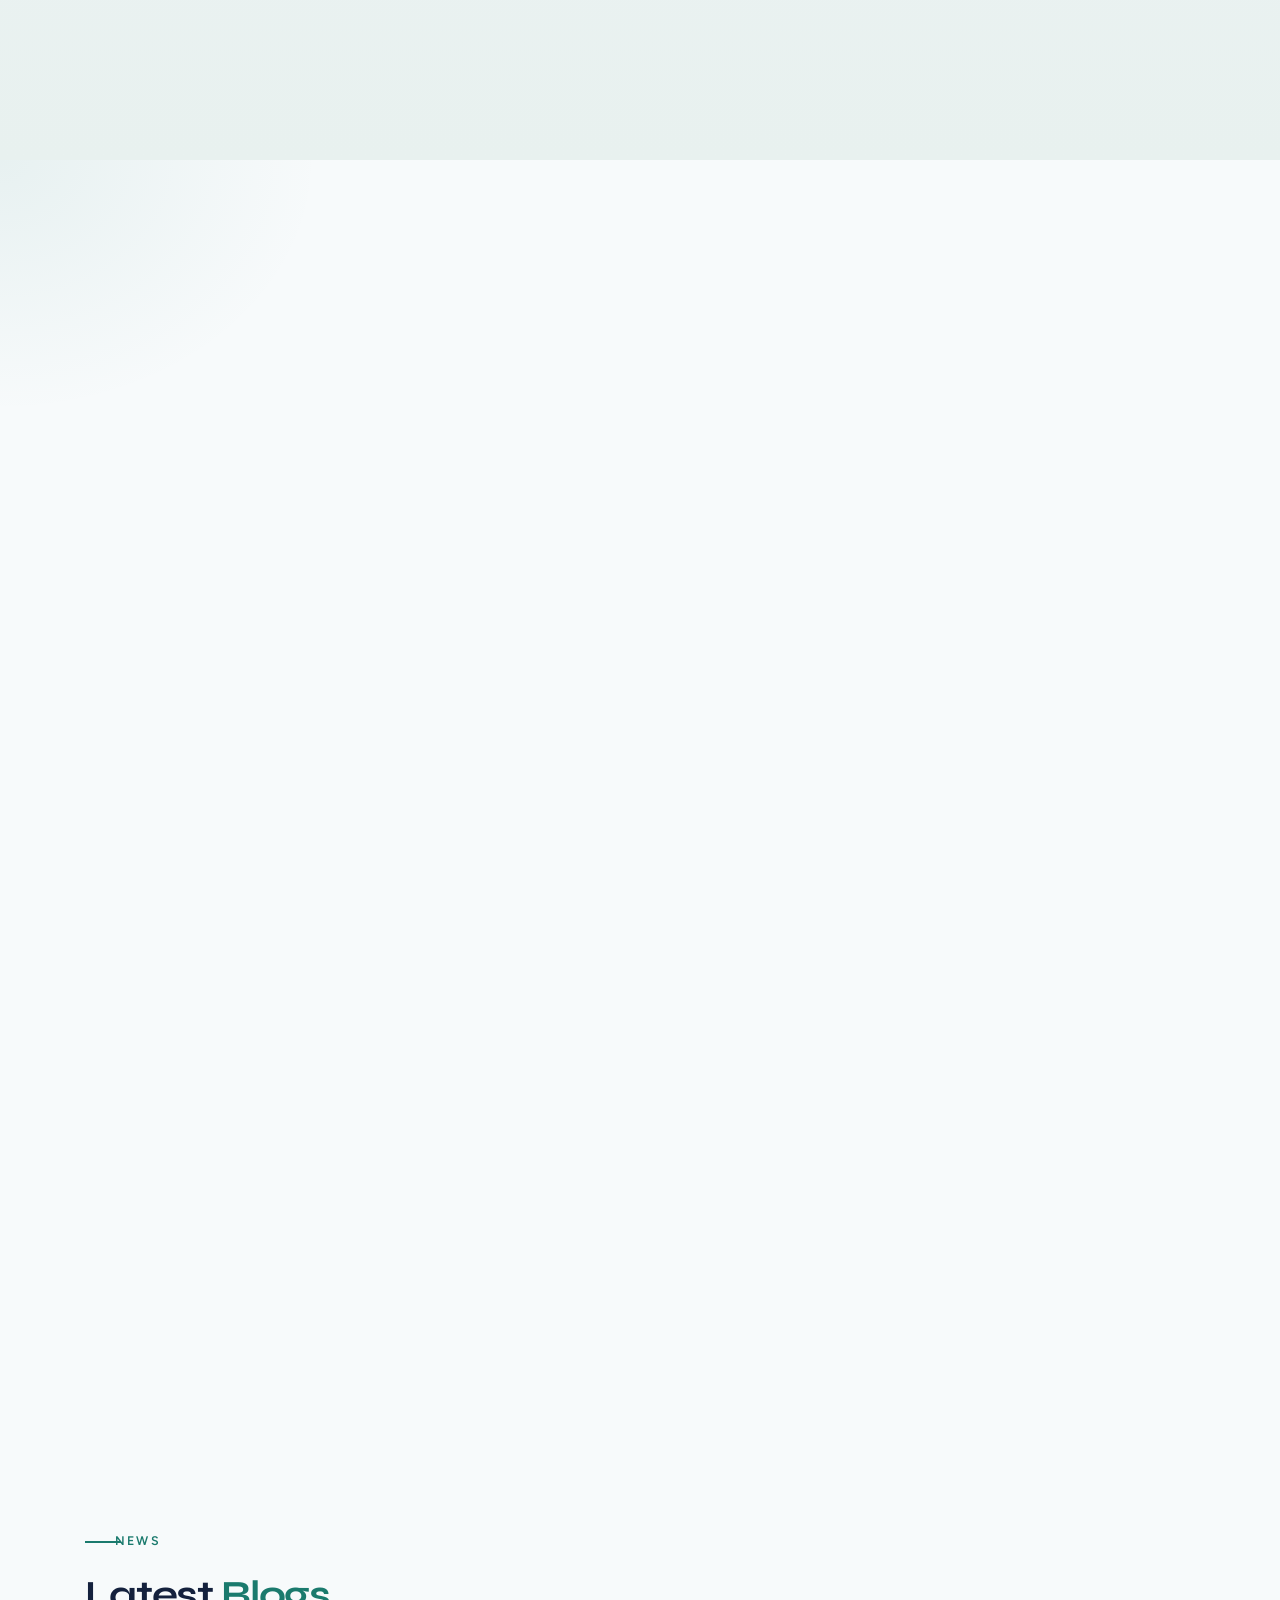
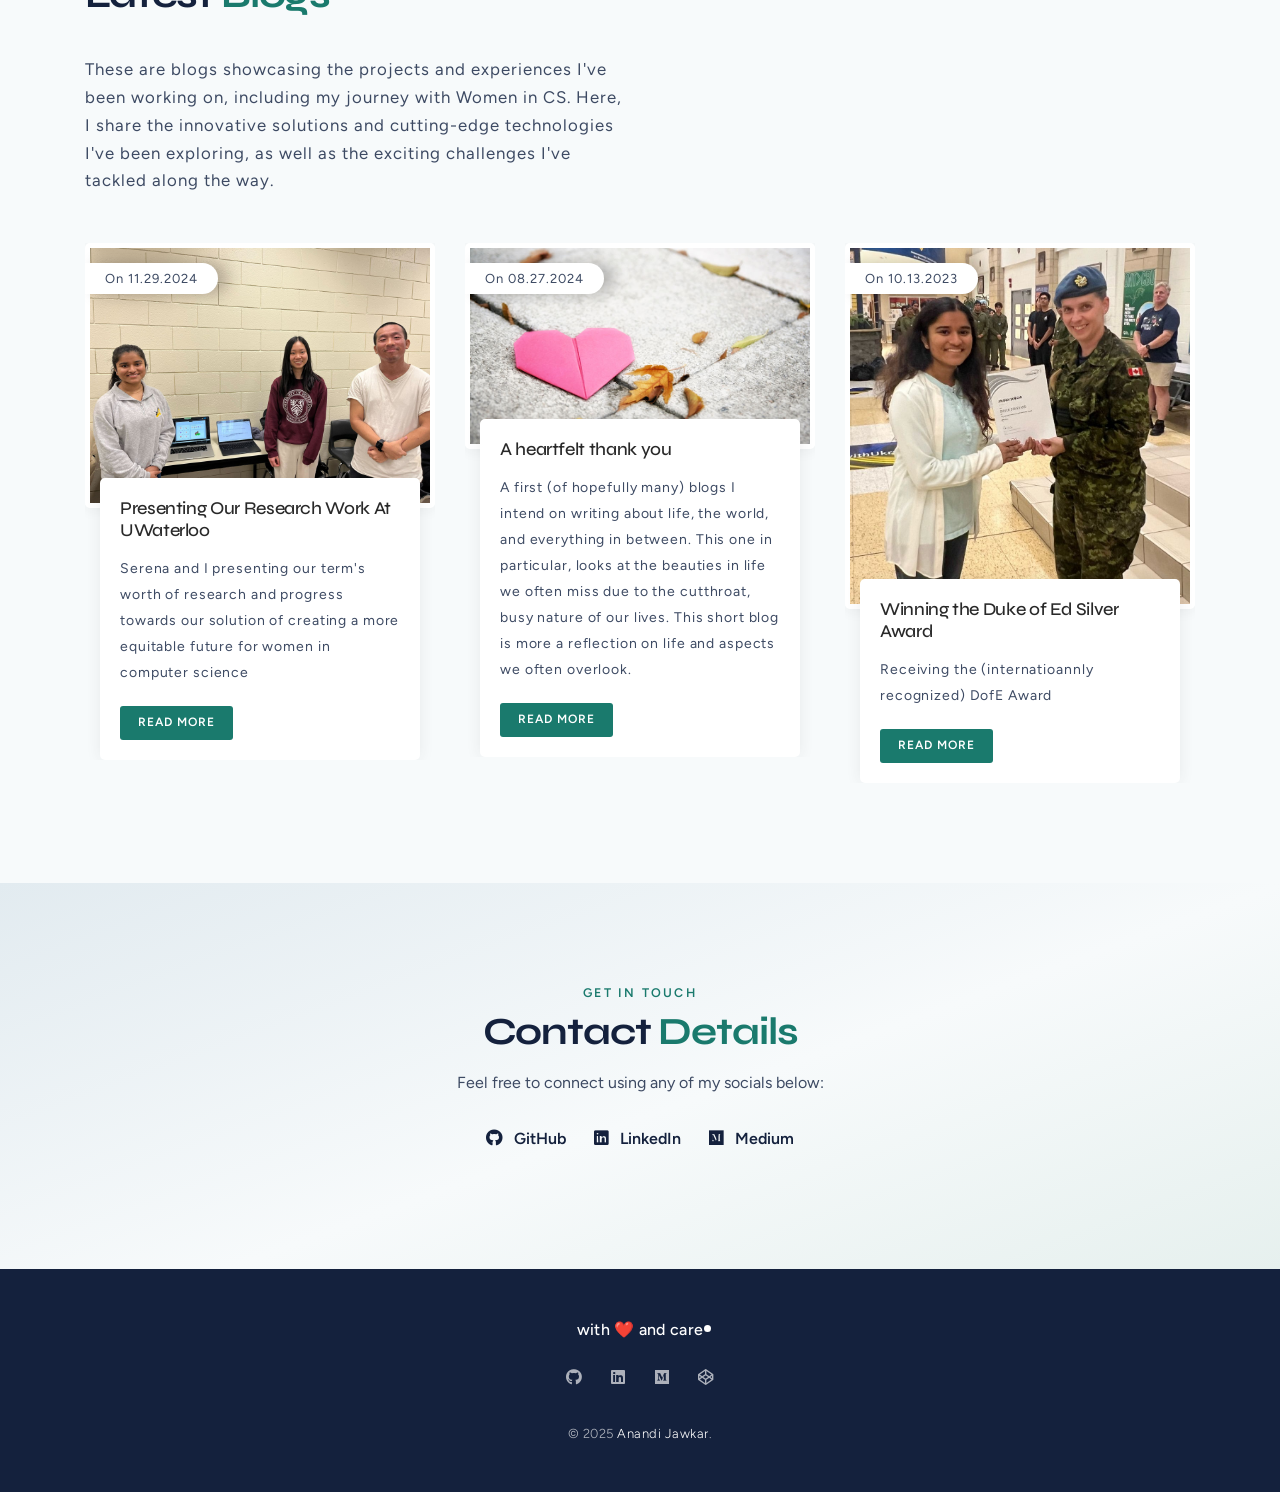
==== commit fc1c4205: "Restore Jan 2026 face homepage while keeping current Experiences. Revert the full-bleed hero to the " ====
--- a/index.html
+++ b/index.html
@@ -109,24 +109,23 @@
 
     <!-- Home Banner -->
     <section id="home" class="home-banner">
-      <div class="home-banner-bg" aria-hidden="true"></div>
-      <div class="home-banner-photo" aria-hidden="true">
-        <img src="static/img/450x450.JPG" alt="">
-      </div>
-      <div class="container home-banner-inner">
+      <div class="container">
         <div class="row full-screen align-items-center">
-          <div class="col-12 col-lg-6">
+          <div class="col-12 col-md-6  col-lg-8">
             <div class="home-text">
-              <p class="home-kicker">Hello World I am</p>
-              <h1 class="home-name">Anandi Jawkar</h1>
-              <p class="home-lead">A <span class="theme-bg" id="type-it"></span> building tech that solves real problems.</p>
+              <h4>Hello World 👋 I am </h4>
+              <h5>Anandi Jawkar</h5>
+              <p>A <span class="theme-bg" id="type-it"></span></p>
               <div class="btn-bar">
-                <a href="#about" class="m-btn m-btn-theme">About Me</a>
+                <a href="#about" class="m-btn m-btn-theme">About Me!</a>
                 <a href="#experience" class="m-btn m-btn-ghost">See Experience</a>
               </div>
-            </div>
+            </div> <!-- home-text-center -->
+          </div> <!-- col -->
+          <div class="col-md-6 col-lg-4">
+          	<img src="static/img/450x450.JPG" title="" alt="Anandi Jawkar">
           </div>
-        </div>
+        </div> <!-- row -->
       </div>
     </section>
     <!-- Home Banner End -->
@@ -140,7 +139,7 @@
     <div class="about-box">
         <div class="about-me">
             <h2>Everything <span class="theme-color">About Me</span></h2>
-            <p>👋 Hey, I'm Anandi Jawkar! A Computer Science and Business Administration (Double Degree) Student @ The University of Waterloo & Wilfrid Laurier University building tech to address fundamental problems!</p>
+            <p>👋 Hey, I'm Anandi Jawkar! A Computer Science and Business Administration (Double Degree) Student @ The University of Waterloo & Wilfrid Laurier University, currently a Technical Program Manager at Tesla in Austin building tech to address fundamental problems!</p>
             <p>
                 💻 Through hackathons, previous work terms, and personal projects, I have valuable experience in full-stack development, product management, data engineering and consulting!
             </p>
--- a/static/css/styles.css
+++ b/static/css/styles.css
@@ -977,11 +977,11 @@
 }
 
 .home-banner {
-  background: var(--mist, #eef3f6);
+  background: #c8ced7;
 }
 
 .home-banner h4{
-  color: var(--ink, #14213d);
+  color: #292929;
   font-size: 16px;
   font-weight: 500;
   margin-bottom: 20px;
@@ -990,7 +990,7 @@
 }
 
 .home-banner h5 {
-  color: var(--ink, #14213d);
+  color: #292929;
   font-size: 80px;
   font-weight: 600;
   margin: 0 0 25px -6px;
@@ -999,10 +999,22 @@
   letter-spacing: 4px;
 }
 .home-banner p {
-  color: var(--ink, #14213d);
+  color: #292929;
   font-size: 18px;
   font-weight: 400;
   margin: 0 0 45px;
+  letter-spacing: 3px;
+  text-transform: uppercase;
+}
+.home-banner p span {
+  text-transform: uppercase;
+  color: #fff;
+  padding: 0 5px;
+}
+.home-banner img {
+  max-width: 100%;
+  height: auto;
+  display: block;
 }
 
 @media(max-width: 1100px){
@@ -2225,9 +2237,15 @@
 .font-alt,
 .section-title h2,
 .section-title-01 h3,
-.home-name,
 .navbar-brand {
   font-family: var(--font-display);
+}
+
+/* Keep classic hero type from Jan layout (not display face) */
+.home-banner h4,
+.home-banner h5,
+.home-banner p {
+  font-family: var(--font-body);
 }
 
 /* Undo flat global section override later in file */
@@ -2395,227 +2413,9 @@
   background: var(--ink);
 }
 
-/*-------- Hero: full-bleed composition --------*/
-.home-banner {
-  position: relative;
-  overflow: hidden;
-  background: var(--mist);
-  min-height: 100vh;
-}
-
-.home-banner-bg {
-  position: absolute;
-  inset: 0;
-  background:
-    radial-gradient(ellipse 50% 65% at 82% 42%, rgba(26, 122, 109, 0.16), transparent 58%),
-    radial-gradient(ellipse 42% 48% at 18% 78%, rgba(20, 33, 61, 0.07), transparent 55%),
-    linear-gradient(135deg, #e8f0f3 0%, #f4f7f8 45%, #dce8e6 100%);
-  z-index: 0;
-}
-
-.home-banner-bg::after {
-  content: "";
-  position: absolute;
-  inset: 0;
-  opacity: 0.32;
-  background-image:
-    linear-gradient(rgba(20, 33, 61, 0.035) 1px, transparent 1px),
-    linear-gradient(90deg, rgba(20, 33, 61, 0.035) 1px, transparent 1px);
-  background-size: 48px 48px;
-  mask-image: radial-gradient(ellipse 65% 70% at 28% 48%, #000 18%, transparent 72%);
-}
-
-/* Right-edge portrait panel — clean seam, no fog over type */
-.home-banner-photo {
-  position: absolute;
-  top: 0;
-  right: 0;
-  bottom: 0;
-  width: min(28vw, 380px);
-  z-index: 1;
-  pointer-events: none;
-  -webkit-mask-image: linear-gradient(
-    90deg,
-    transparent 0%,
-    #000 7%,
-    #000 100%
-  );
-  mask-image: linear-gradient(
-    90deg,
-    transparent 0%,
-    #000 7%,
-    #000 100%
-  );
-}
-
-.home-banner-photo img {
-  width: 100%;
-  height: 100%;
-  object-fit: cover;
-  object-position: 62% 10%;
-  display: block;
-  filter: saturate(0.94) contrast(1.03);
-}
-
-/* Hairline mist blend at the seam only */
-.home-banner-photo::before {
-  content: "";
-  position: absolute;
-  inset: 0 auto 0 0;
-  width: 18%;
-  z-index: 1;
-  background: linear-gradient(
-    90deg,
-    var(--mist) 0%,
-    rgba(238, 243, 246, 0.25) 40%,
-    transparent 100%
-  );
-}
-
-/* Drop the dissolving top/bottom fog */
-.home-banner-photo::after {
-  content: none;
-}
-
-.home-banner-inner {
-  position: relative;
-  z-index: 2;
-}
-
-.home-banner .home-text {
-  max-width: min(34rem, calc(100vw - min(28vw, 380px) - 7rem));
-  padding: 120px 1.5rem 80px 0;
-}
-
-.home-kicker {
-  font-family: var(--font-body);
-  font-size: 0.85rem;
-  font-weight: 600;
-  letter-spacing: 0.2em;
-  text-transform: uppercase;
-  color: var(--accent-deep);
-  margin: 0 0 18px;
-  opacity: 0;
-  animation: riseIn 0.9s var(--ease-out) 0.15s forwards;
-}
-
-.home-name {
-  font-family: var(--font-display);
-  font-size: clamp(2.75rem, 6.2vw, 4.75rem);
-  font-weight: 800;
-  line-height: 1.02;
-  letter-spacing: -0.04em;
-  color: var(--ink);
-  margin: 0 0 22px;
-  text-transform: none;
-  opacity: 0;
-  animation: riseIn 1s var(--ease-out) 0.32s forwards;
-}
-
-.home-lead {
-  font-family: var(--font-body);
-  font-size: clamp(1.05rem, 2vw, 1.25rem);
-  font-weight: 500;
-  letter-spacing: 0;
-  text-transform: none;
-  color: var(--ink-soft);
-  margin: 0 0 36px;
-  line-height: 1.55;
-  max-width: 28rem;
-  opacity: 0;
-  animation: riseIn 1s var(--ease-out) 0.48s forwards;
-}
-
-.home-lead span,
-.home-banner p span.theme-bg {
-  text-transform: none;
-  color: #fff;
-  padding: 2px 8px;
-  border-radius: 2px;
-  display: inline-block;
-  background: var(--accent);
-}
-
-.home-banner .btn-bar {
-  opacity: 0;
-  animation: riseIn 1s var(--ease-out) 0.62s forwards;
-}
-
-/* Legacy selectors still used by theme */
-.home-banner h4,
-.home-banner h5,
-.home-banner p {
-  color: var(--ink);
-}
-
-@keyframes riseIn {
-  from {
-    opacity: 0;
-    transform: translateY(28px);
-  }
-  to {
-    opacity: 1;
-    transform: translateY(0);
-  }
-}
-
-@media (min-width: 992px) {
-  .home-banner-inner.container {
-    /* Keep copy clear of the portrait strip */
-    padding-right: calc(min(28vw, 380px) * 0.75 + 2rem);
-  }
-}
-
-@media (max-width: 991px) {
-  .home-banner-photo {
-    width: 78%;
-    max-width: none;
-    opacity: 1;
-    -webkit-mask-image: linear-gradient(
-      180deg,
-      transparent 0%,
-      rgba(0, 0, 0, 0.35) 22%,
-      rgba(0, 0, 0, 0.45) 48%,
-      transparent 78%
-    );
-    mask-image: linear-gradient(
-      180deg,
-      transparent 0%,
-      rgba(0, 0, 0, 0.35) 22%,
-      rgba(0, 0, 0, 0.45) 48%,
-      transparent 78%
-    );
-  }
-
-  .home-banner-photo::before {
-    background: linear-gradient(
-      180deg,
-      var(--mist) 0%,
-      rgba(238, 243, 246, 0.72) 28%,
-      rgba(238, 243, 246, 0.55) 55%,
-      var(--mist) 100%
-    );
-  }
-
-  .home-banner .home-text {
-    padding: 130px 0 70px;
-    max-width: 100%;
-  }
-}
-
-@media (max-width: 767px) {
-  .home-name {
-    font-size: clamp(2.6rem, 12vw, 3.4rem);
-  }
-
-  .home-banner-photo {
-    width: 100%;
-  }
-
-  .home-banner .home-text {
-    margin: 0;
-    padding: 120px 0 60px;
-  }
+/*-------- Hero: classic Jan face layout (no full-bleed strip) --------*/
+.home-banner .btn-bar .m-btn-ghost {
+  margin-left: 12px;
 }
 
 /* About */
@@ -3055,10 +2855,6 @@
 .experience-grid.is-visible .col-lg-4:nth-child(3) .single-experience:nth-child(2) { transition-delay: 0.22s; }
 
 @media (prefers-reduced-motion: reduce) {
-  .home-kicker,
-  .home-name,
-  .home-lead,
-  .home-banner .btn-bar,
   .reveal,
   .experience-grid .single-experience {
     animation: none !important;
